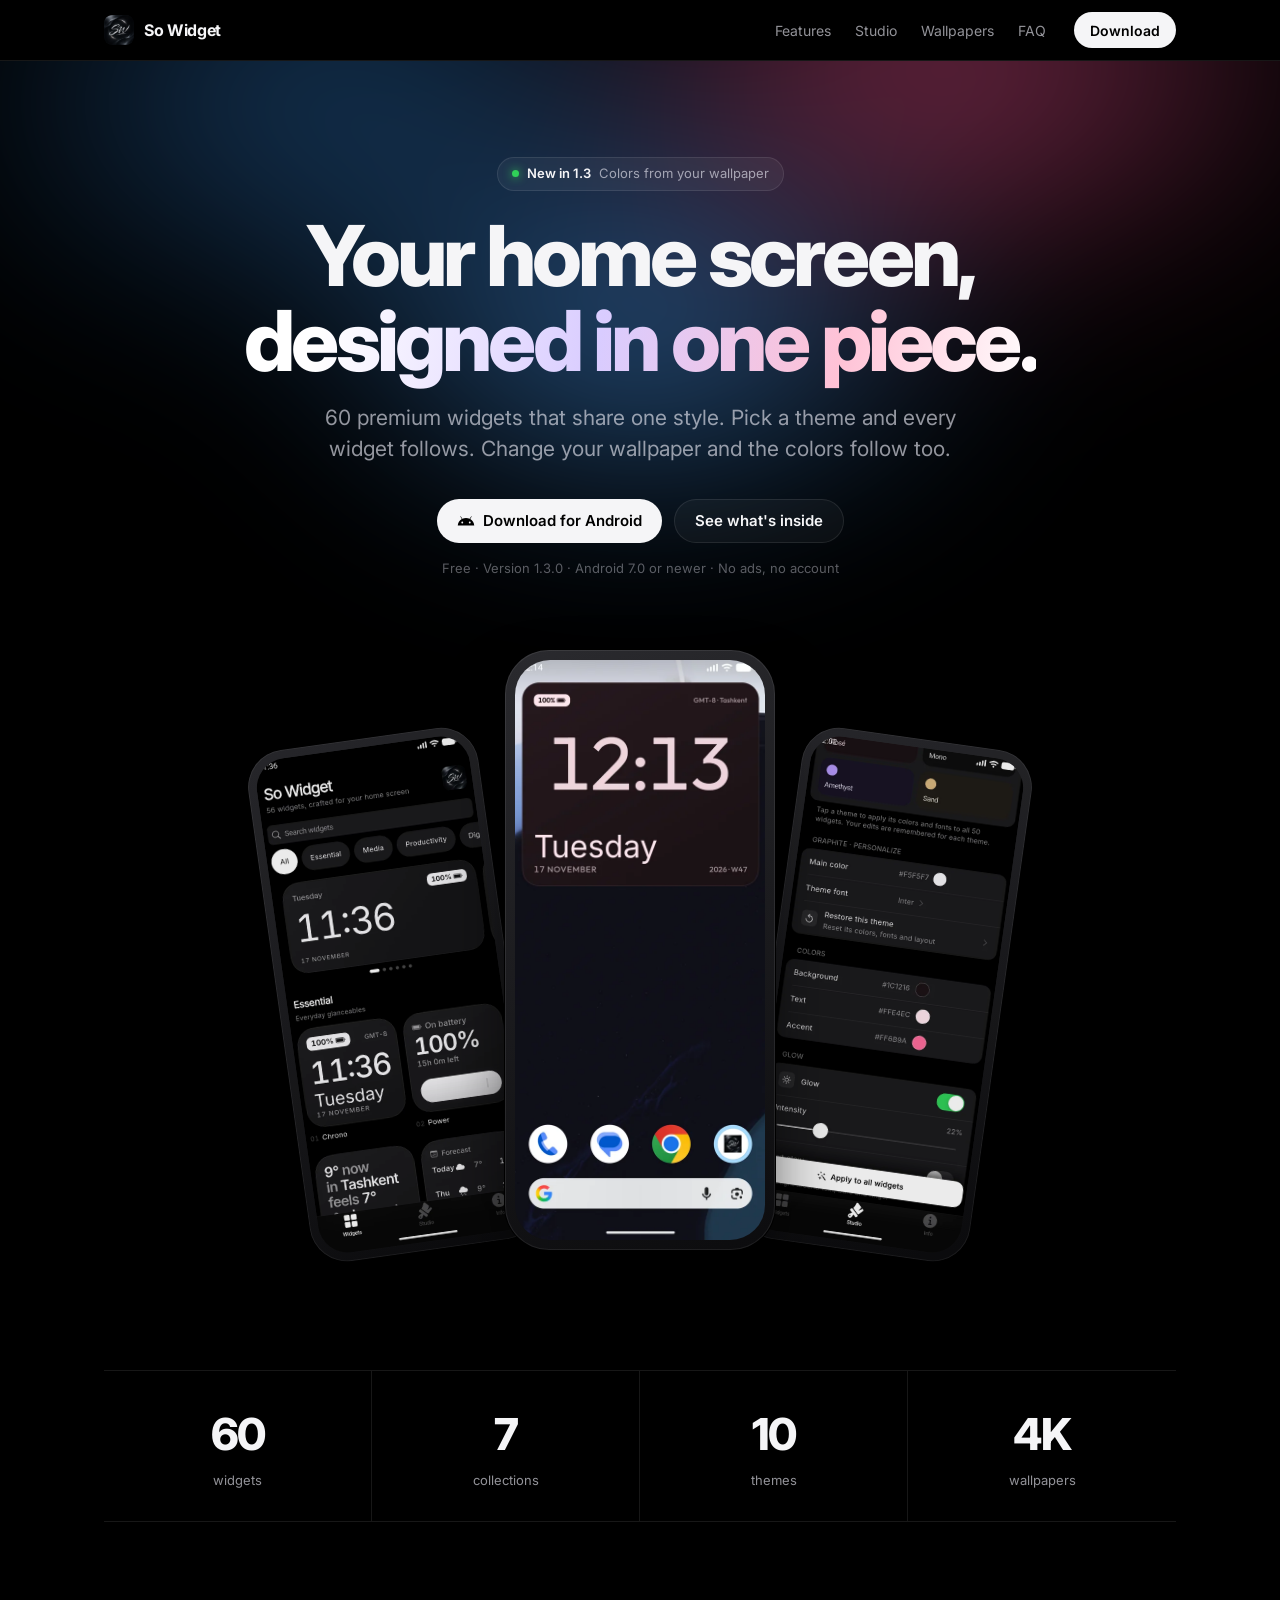
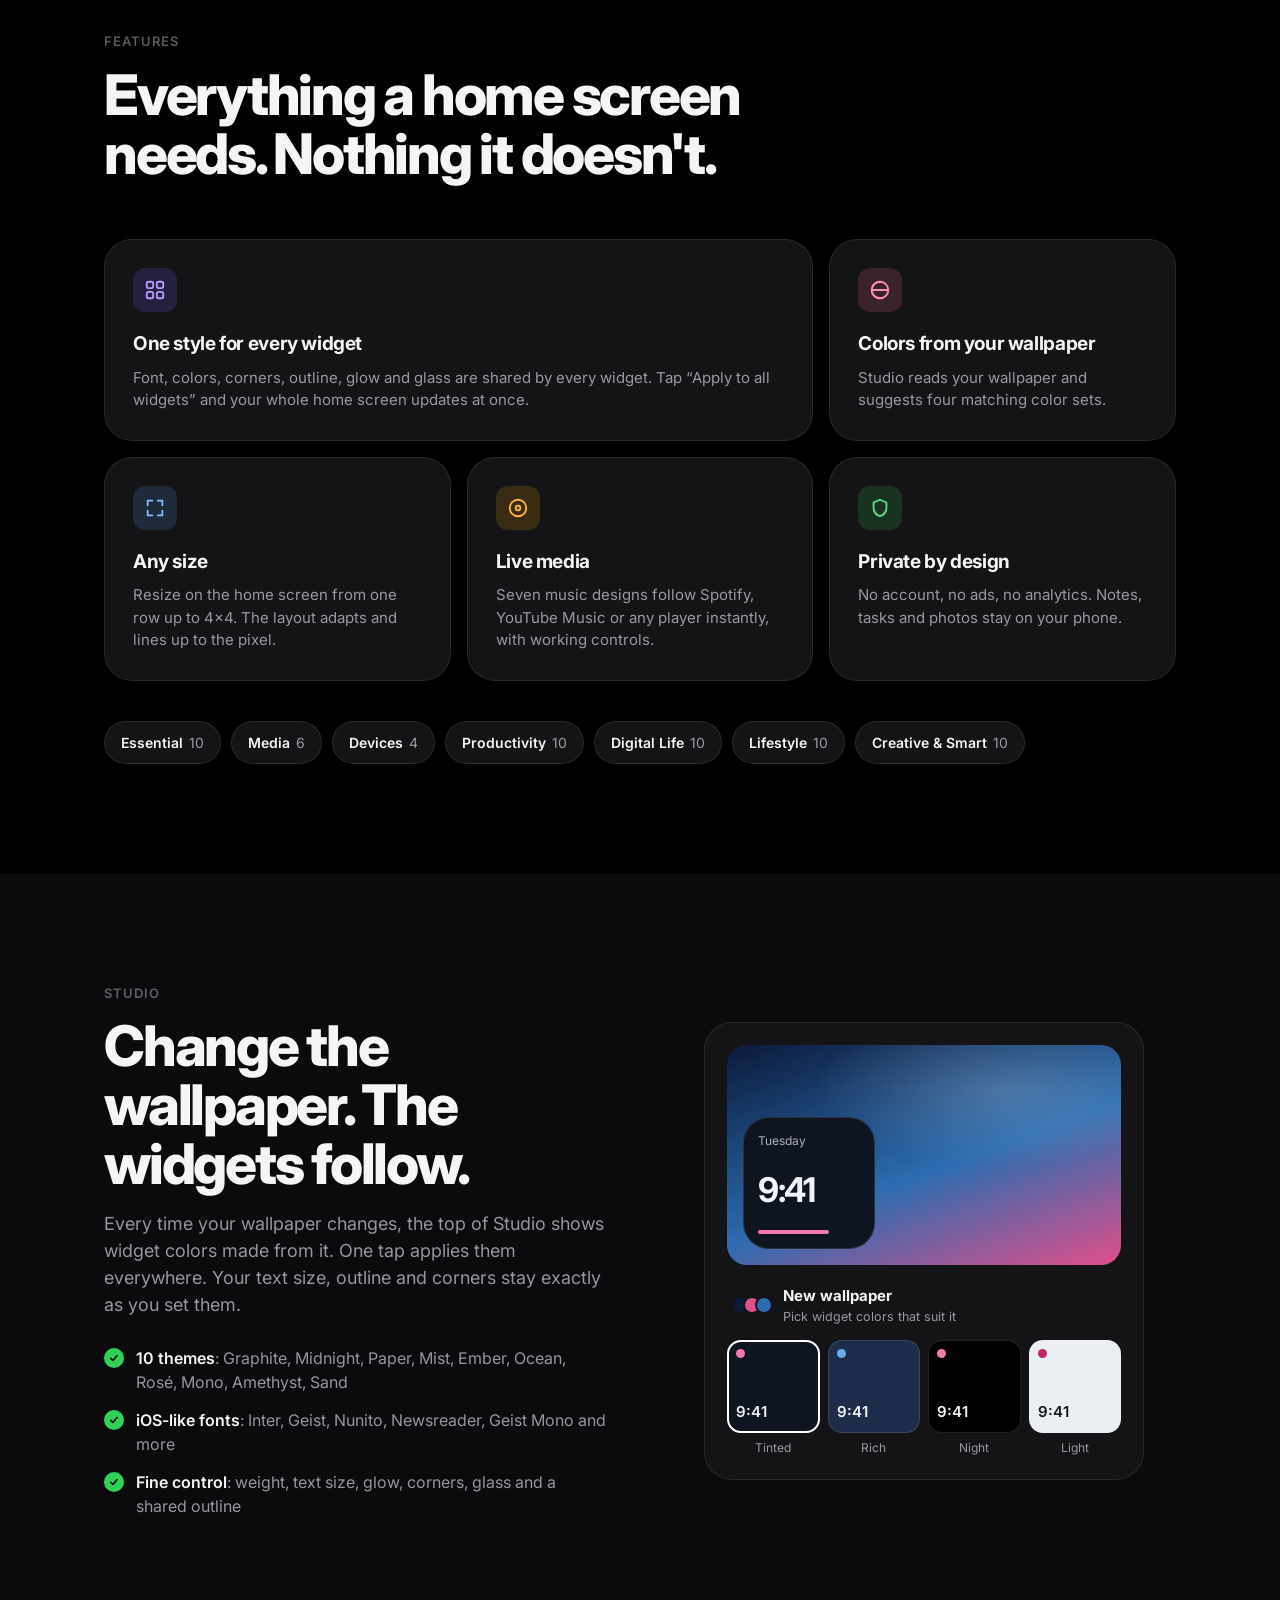
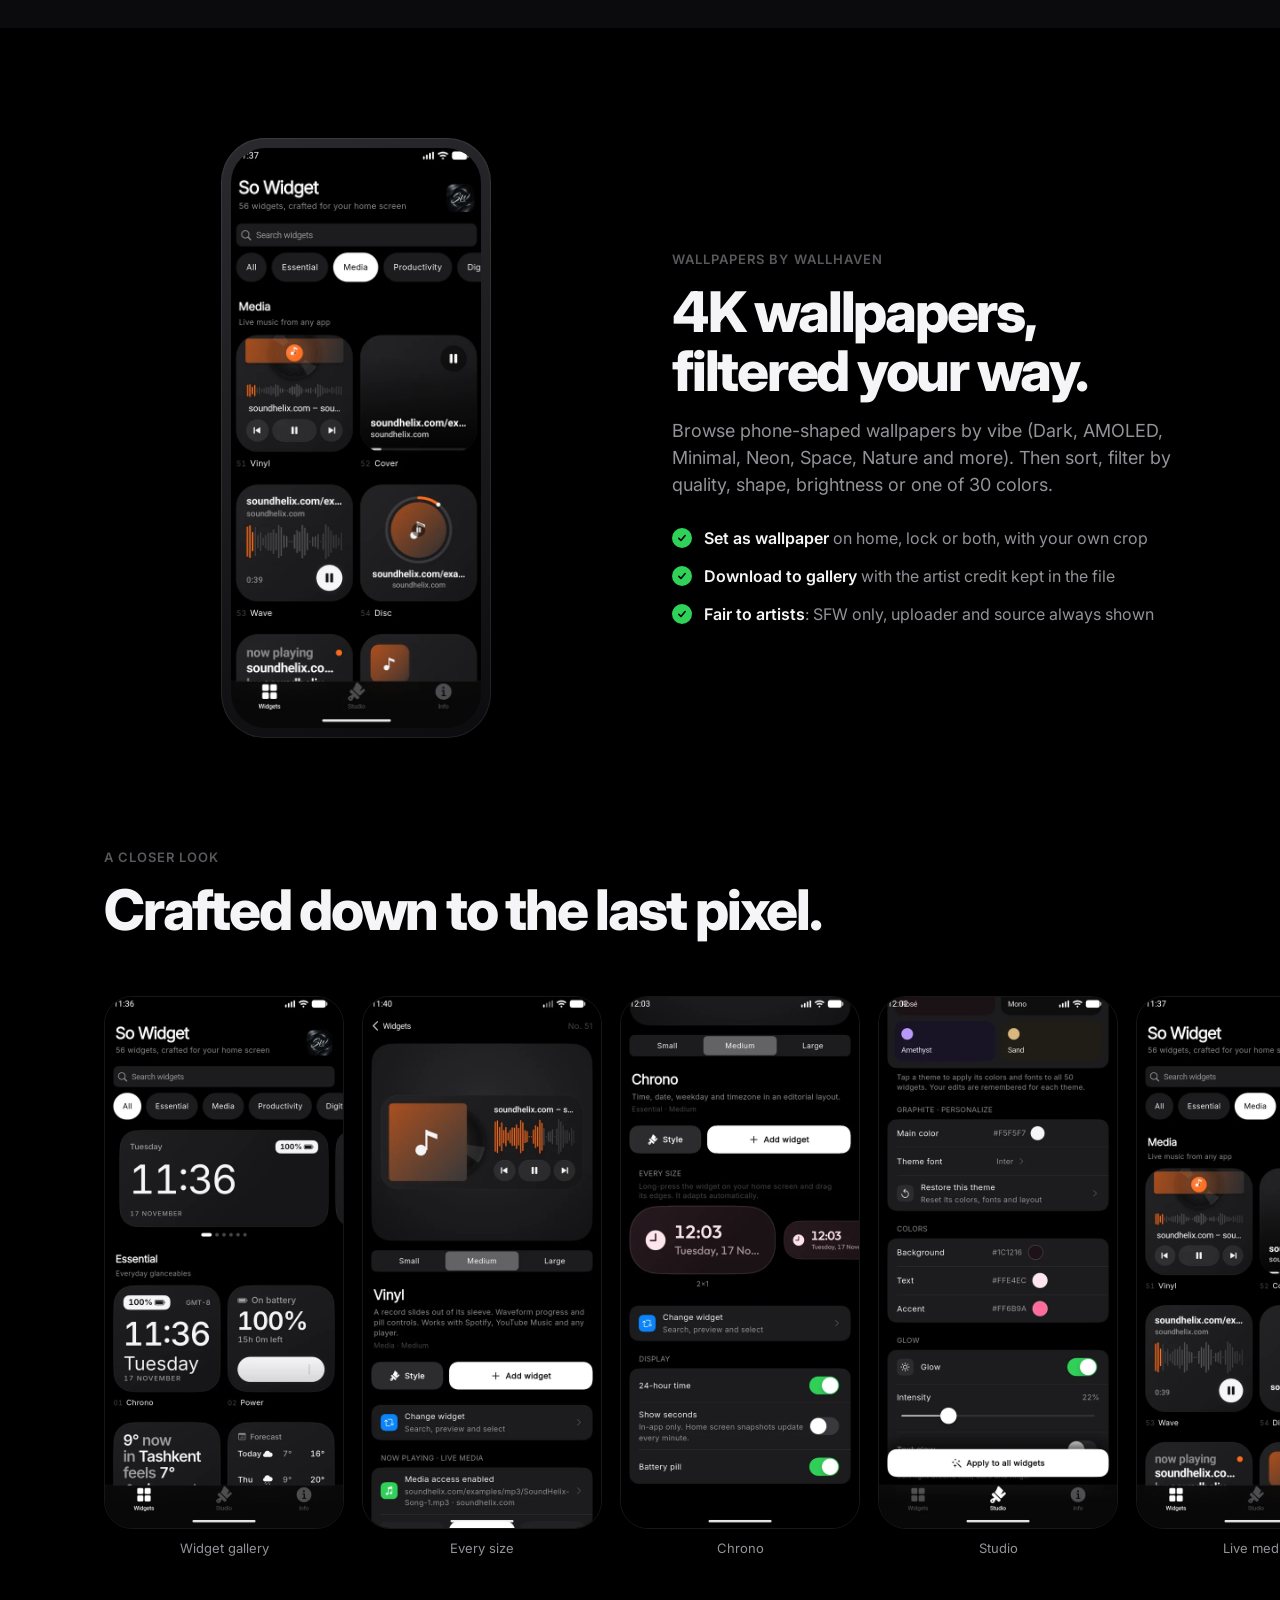
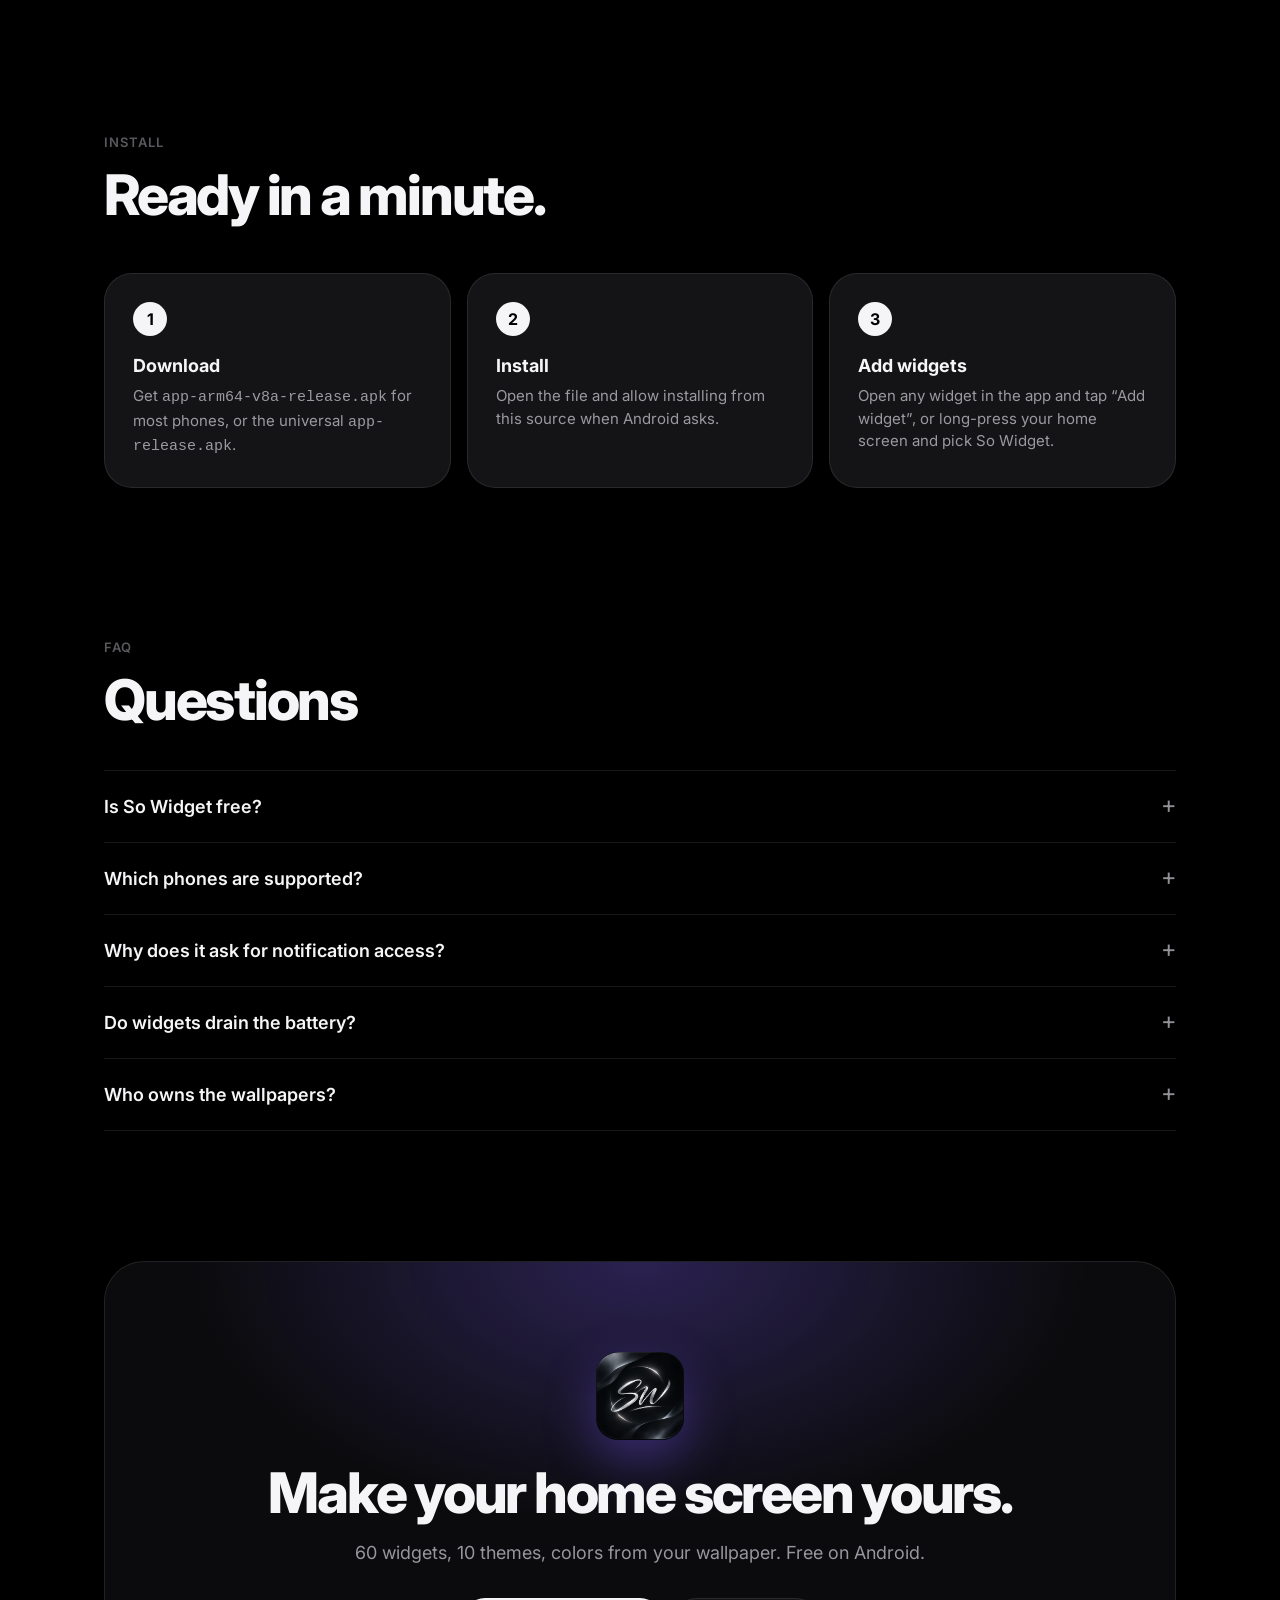
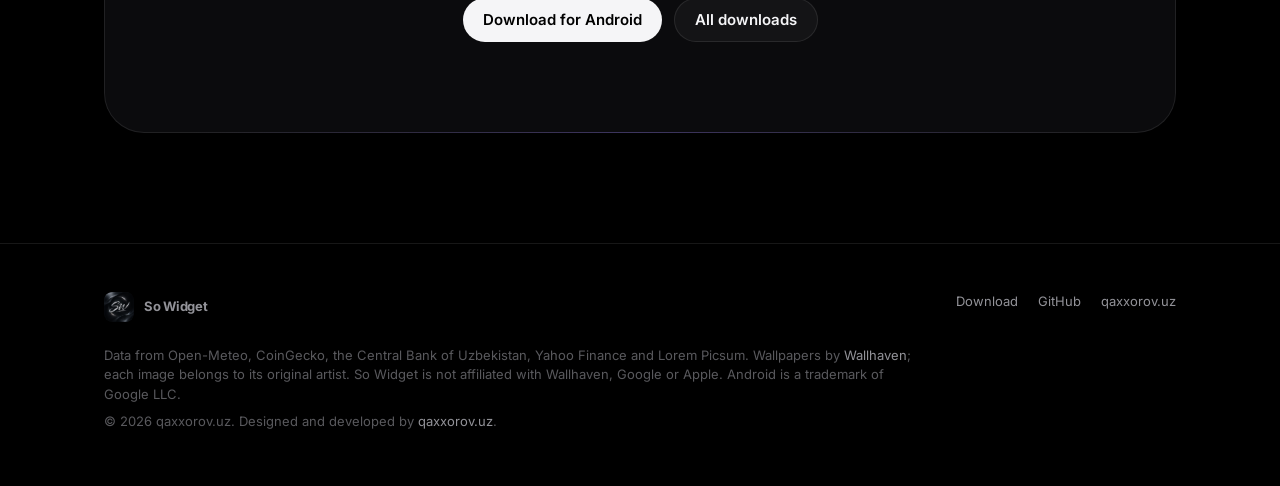
==== index.html @ bb4d5509 "Landing page for So Widget Co-Authored-By: Claude Opus 5.5 <noreply@anthropic.com>" ====
<!doctype html>
<html lang="en">
<head>
<meta charset="utf-8">
<meta name="viewport" content="width=device-width, initial-scale=1, viewport-fit=cover">
<title>So Widget — Premium home-screen widgets for Android</title>
<meta name="description" content="60 premium home-screen widgets for Android with one shared style, colors that match your wallpaper, live media and 4K wallpapers. By qaxxorov.uz.">
<meta name="theme-color" content="#000000">
<meta name="color-scheme" content="dark">
<link rel="canonical" href="https://qaxxorovxd-mobile.github.io/so-widget/">
<link rel="icon" type="image/webp" href="assets/logo.webp">
<link rel="apple-touch-icon" href="assets/logo.webp">
<meta property="og:type" content="website">
<meta property="og:title" content="So Widget — Your home screen, designed in one piece">
<meta property="og:description" content="60 premium widgets for Android. One style, colors from your wallpaper, live media and 4K wallpapers.">
<meta property="og:url" content="https://qaxxorovxd-mobile.github.io/so-widget/">
<meta property="og:image" content="https://qaxxorovxd-mobile.github.io/so-widget/assets/og.jpg">
<meta name="twitter:card" content="summary_large_image">
<link rel="preconnect" href="https://fonts.googleapis.com">
<link rel="preconnect" href="https://fonts.gstatic.com" crossorigin>
<link href="https://fonts.googleapis.com/css2?family=Inter:wght@400;500;600;700;800&display=swap" rel="stylesheet">
<script type="application/ld+json">
{"@context":"https://schema.org","@type":"SoftwareApplication","name":"So Widget","operatingSystem":"Android 7.0+","applicationCategory":"PersonalizationApplication","softwareVersion":"1.3.0","offers":{"@type":"Offer","price":"0","priceCurrency":"USD"},"author":{"@type":"Person","name":"qaxxorov.uz","url":"https://qaxxorov.uz"}}
</script>
<style>
:root{
  --bg:#000;--bg2:#0b0b0d;--card:#141416;--card2:#1c1c1e;--line:rgba(255,255,255,.09);
  --text:#f5f5f7;--text2:rgba(235,235,245,.62);--text3:rgba(235,235,245,.38);
  --accent:#f5f5f7;--grad1:#7c5cff;--grad2:#ff6b9a;--grad3:#4da3ff;
  --radius:28px;--max:1120px;
}
*{box-sizing:border-box;margin:0;padding:0}
html{scroll-behavior:smooth;-webkit-text-size-adjust:100%}
body{background:var(--bg);color:var(--text);font-family:Inter,system-ui,-apple-system,"Segoe UI",Roboto,sans-serif;line-height:1.5;-webkit-font-smoothing:antialiased;overflow-x:hidden}
img{display:block;max-width:100%;height:auto}
a{color:inherit;text-decoration:none}
.wrap{max-width:var(--max);margin:0 auto;padding:0 24px}
@media (max-width:600px){.wrap{padding:0 16px}}

/* nav */
.nav{position:sticky;top:0;z-index:50;backdrop-filter:saturate(180%) blur(20px);-webkit-backdrop-filter:saturate(180%) blur(20px);background:rgba(0,0,0,.72);border-bottom:1px solid var(--line)}
.nav .wrap{display:flex;align-items:center;gap:28px;height:60px}
.brand{display:flex;align-items:center;gap:10px;font-weight:700;letter-spacing:-.02em}
.brand img{width:30px;height:30px;border-radius:8px}
.nav ul{display:flex;gap:24px;list-style:none;margin-left:auto;font-size:14px;color:var(--text2)}
.nav ul a:hover{color:var(--text)}
.btn{display:inline-flex;align-items:center;justify-content:center;gap:8px;height:44px;padding:0 20px;border-radius:999px;font-weight:600;font-size:15px;transition:transform .15s ease,background .2s ease,opacity .2s}
.btn:active{transform:scale(.97)}
.btn-primary{background:var(--text);color:#000}
.btn-primary:hover{background:#fff}
.btn-ghost{border:1px solid var(--line);color:var(--text);background:rgba(255,255,255,.04)}
.btn-ghost:hover{background:rgba(255,255,255,.09)}
.btn-sm{height:36px;padding:0 16px;font-size:14px}
.btn svg{width:18px;height:18px}
@media (max-width:760px){.nav ul{display:none}.nav .btn-sm{margin-left:auto}}

/* hero */
.hero{position:relative;padding:96px 0 40px;text-align:center;overflow:hidden}
.glow{position:absolute;inset:-20% -10% auto;height:720px;pointer-events:none;filter:blur(90px);opacity:.55;
  background:radial-gradient(40% 50% at 30% 40%,var(--g1,#7c5cff),transparent 70%),radial-gradient(40% 50% at 70% 35%,var(--g2,#ff6b9a),transparent 70%),radial-gradient(35% 45% at 50% 70%,var(--g3,#4da3ff),transparent 70%);
  transition:background 1.2s ease}
.pill{display:inline-flex;align-items:center;gap:8px;padding:6px 14px;border-radius:999px;border:1px solid var(--line);background:rgba(255,255,255,.05);font-size:13px;color:var(--text2);position:relative}
.pill b{color:var(--text);font-weight:600}
.dot{width:7px;height:7px;border-radius:50%;background:#30d158;box-shadow:0 0 10px #30d158}
h1{position:relative;font-size:clamp(40px,7.4vw,84px);line-height:1.02;letter-spacing:-.045em;font-weight:800;margin:22px auto 18px;max-width:900px}
.grad{background:linear-gradient(100deg,#fff 10%,#d9ccff 45%,#ffc2d6 75%,#fff);-webkit-background-clip:text;background-clip:text;color:transparent}
.lead{position:relative;font-size:clamp(17px,2.2vw,21px);color:var(--text2);max-width:640px;margin:0 auto 34px}
.cta{position:relative;display:flex;gap:12px;justify-content:center;flex-wrap:wrap}
.meta{position:relative;margin-top:16px;font-size:13px;color:var(--text3)}

/* phones */
.phones{position:relative;display:flex;justify-content:center;align-items:flex-end;gap:0;margin:72px auto 0;height:600px;max-width:960px}
.phone{position:relative;width:270px;aspect-ratio:9/20;border-radius:44px;padding:10px;background:linear-gradient(160deg,#2a2a2e,#0c0c0e);box-shadow:0 0 0 1px rgba(255,255,255,.08) inset,0 40px 80px -20px rgba(0,0,0,.9),0 0 0 1px #000;flex:none}
.phone img{width:100%;height:100%;object-fit:cover;border-radius:35px;background:#000}
.phone.l{transform:translateX(60px) rotate(-8deg) scale(.86);transform-origin:bottom center;z-index:1;opacity:.92}
.phone.r{transform:translateX(-60px) rotate(8deg) scale(.86);transform-origin:bottom center;z-index:1;opacity:.92}
.phone.c{z-index:2}
@media (max-width:760px){.phones{height:auto;margin-top:48px}.phone{width:58vw;max-width:270px}.phone.l,.phone.r{display:none}}

/* stats */
.stats{display:grid;grid-template-columns:repeat(4,1fr);border-top:1px solid var(--line);border-bottom:1px solid var(--line);margin-top:80px}
.stat{padding:30px 16px;text-align:center;border-right:1px solid var(--line)}
.stat:last-child{border-right:0}
.stat b{display:block;font-size:clamp(28px,4vw,44px);font-weight:800;letter-spacing:-.04em}
.stat span{font-size:13px;color:var(--text2)}
@media (max-width:600px){.stats{grid-template-columns:repeat(2,1fr)}.stat:nth-child(2){border-right:0}.stat:nth-child(-n+2){border-bottom:1px solid var(--line)}}

section{padding:110px 0}
@media (max-width:600px){section{padding:72px 0}}
.eyebrow{font-size:13px;font-weight:600;letter-spacing:.08em;text-transform:uppercase;color:var(--text3);margin-bottom:14px}
h2{font-size:clamp(32px,5vw,56px);line-height:1.05;letter-spacing:-.04em;font-weight:800;max-width:780px}
.sub{font-size:18px;color:var(--text2);max-width:620px;margin-top:16px}

/* features */
.grid{display:grid;grid-template-columns:repeat(3,1fr);gap:16px;margin-top:56px}
.card{background:var(--card);border:1px solid var(--line);border-radius:var(--radius);padding:28px;position:relative;overflow:hidden}
.card .ic{width:44px;height:44px;border-radius:12px;display:grid;place-items:center;margin-bottom:18px}
.card .ic svg{width:22px;height:22px}
.card h3{font-size:19px;letter-spacing:-.02em;margin-bottom:8px}
.card p{font-size:15px;color:var(--text2)}
.card.wide{grid-column:span 2}
@media (max-width:900px){.grid{grid-template-columns:1fr 1fr}.card.wide{grid-column:span 2}}
@media (max-width:600px){.grid{grid-template-columns:1fr}.card.wide{grid-column:auto}}

/* collections */
.cols{display:flex;flex-wrap:wrap;gap:10px;margin-top:40px}
.chip{padding:10px 16px;border-radius:999px;background:var(--card);border:1px solid var(--line);font-size:14px;color:var(--text2)}
.chip b{color:var(--text);font-weight:600;margin-right:6px}

/* split */
.split{display:grid;grid-template-columns:1fr 1fr;gap:64px;align-items:center}
.split .phone{margin:0 auto}
@media (max-width:860px){.split{grid-template-columns:1fr;gap:48px}}
.list{list-style:none;margin-top:28px;display:grid;gap:14px}
.list li{display:flex;gap:12px;font-size:16px;color:var(--text2)}
.list li::before{content:"";flex:none;width:20px;height:20px;margin-top:2px;border-radius:50%;background:#30d158 url("data:image/svg+xml,%3Csvg xmlns='http://www.w3.org/2000/svg' viewBox='0 0 20 20'%3E%3Cpath d='M5.5 10.5l3 3 6-7' fill='none' stroke='%23000' stroke-width='2.2' stroke-linecap='round' stroke-linejoin='round'/%3E%3C/svg%3E") center/14px no-repeat}
.list b{color:var(--text);font-weight:600}

/* wallpaper match demo */
.match{background:var(--card);border:1px solid var(--line);border-radius:var(--radius);padding:22px;max-width:440px;margin:0 auto;width:100%}
.wall{height:220px;border-radius:20px;position:relative;overflow:hidden;transition:background 1s ease}
.wall::after{content:"";position:absolute;inset:0;background:radial-gradient(80% 60% at 70% 20%,rgba(255,255,255,.18),transparent 60%)}
.wall .w{position:absolute;left:16px;bottom:16px;width:132px;height:132px;border-radius:26px;padding:14px;display:flex;flex-direction:column;justify-content:space-between;transition:all .8s ease;z-index:1;border:1px solid rgba(255,255,255,.12)}
.wall .w .t{font-size:34px;font-weight:700;letter-spacing:-.04em;line-height:1}
.wall .w .bar{height:4px;border-radius:2px;width:70%}
.wall .w .d{font-size:12px;opacity:.7}
.mh{display:flex;align-items:center;gap:10px;margin:18px 4px 14px}
.mh .dots{display:flex}
.mh .dots i{width:18px;height:18px;border-radius:50%;border:2px solid var(--card);margin-left:-6px;transition:background 1s}
.mh .dots i:first-child{margin-left:0}
.mh b{font-size:15px}
.mh small{display:block;font-size:12.5px;color:var(--text2)}
.sw{display:grid;grid-template-columns:repeat(4,1fr);gap:8px}
.sw button{appearance:none;border:0;background:none;color:var(--text2);font:inherit;font-size:12px;cursor:pointer}
.sw .s{aspect-ratio:1;border-radius:14px;padding:8px;display:flex;flex-direction:column;justify-content:space-between;border:1px solid rgba(255,255,255,.12);margin-bottom:6px;transition:all .6s ease;text-align:left}
.sw .s i{width:9px;height:9px;border-radius:50%;display:block}
.sw .s span{font-size:15px;font-weight:600}
.sw button[aria-pressed=true] .s{outline:2px solid #fff;outline-offset:-2px}

/* gallery */
.shots{display:flex;gap:18px;overflow-x:auto;scroll-snap-type:x mandatory;padding:8px max(24px,calc((100vw - var(--max))/2 + 24px)) 24px;scroll-padding:0 24px;margin:48px 0 0;scrollbar-width:none}
.shots::-webkit-scrollbar{display:none}
.shots figure{flex:none;width:240px;scroll-snap-align:center}
.shots img{border-radius:28px;border:1px solid var(--line);aspect-ratio:9/20;object-fit:cover;width:100%}
.shots figcaption{font-size:13px;color:var(--text2);margin-top:10px;text-align:center}

/* steps */
.steps{display:grid;grid-template-columns:repeat(3,1fr);gap:16px;margin-top:48px;counter-reset:s}
.step{background:var(--card);border:1px solid var(--line);border-radius:var(--radius);padding:28px;counter-increment:s}
.step::before{content:counter(s);display:grid;place-items:center;width:34px;height:34px;border-radius:50%;background:var(--text);color:#000;font-weight:700;margin-bottom:16px}
.step h3{font-size:18px;margin-bottom:6px}
.step p{color:var(--text2);font-size:15px}
@media (max-width:760px){.steps{grid-template-columns:1fr}}

/* faq */
.faq{margin-top:40px;border-top:1px solid var(--line)}
details{border-bottom:1px solid var(--line);padding:22px 0}
summary{cursor:pointer;list-style:none;font-size:18px;font-weight:600;display:flex;justify-content:space-between;gap:16px}
summary::-webkit-details-marker{display:none}
summary::after{content:"+";font-weight:400;font-size:24px;line-height:1;color:var(--text2);transition:transform .2s}
details[open] summary::after{transform:rotate(45deg)}
details p{color:var(--text2);margin-top:12px;max-width:760px}
details a{text-decoration:underline;text-underline-offset:3px}

/* final cta */
.final{text-align:center;position:relative;overflow:hidden;border-radius:40px;border:1px solid var(--line);padding:90px 24px;background:radial-gradient(60% 80% at 50% 0%,rgba(124,92,255,.28),transparent 70%),var(--bg2)}
.final img{width:88px;height:88px;border-radius:22px;margin:0 auto 24px;box-shadow:0 20px 50px rgba(124,92,255,.35)}
.final h2{margin:0 auto}
.final .sub{margin:16px auto 32px}

footer{border-top:1px solid var(--line);padding:48px 0 60px;font-size:13px;color:var(--text3)}
footer .row{display:flex;justify-content:space-between;gap:24px;flex-wrap:wrap;margin-bottom:24px}
footer a{color:var(--text2)}
footer a:hover{color:var(--text)}
footer nav{display:flex;gap:20px;flex-wrap:wrap}
footer p{max-width:820px;margin-top:8px}

.reveal{opacity:0;transform:translateY(24px);transition:opacity .8s ease,transform .8s ease}
.reveal.in{opacity:1;transform:none}
@media (prefers-reduced-motion:reduce){*{transition:none!important;scroll-behavior:auto!important}.reveal{opacity:1;transform:none}}
</style>
</head>
<body>

<header class="nav">
  <div class="wrap">
    <a class="brand" href="#top"><img src="assets/logo.webp" alt="" width="30" height="30">So Widget</a>
    <ul>
      <li><a href="#features">Features</a></li>
      <li><a href="#studio">Studio</a></li>
      <li><a href="#wallpapers">Wallpapers</a></li>
      <li><a href="#faq">FAQ</a></li>
    </ul>
    <a class="btn btn-primary btn-sm" href="https://github.com/qaxxorovxd-mobile/so-widget/releases/latest">Download</a>
  </div>
</header>

<main id="top">
  <div class="hero">
    <div class="glow" id="glow"></div>
    <div class="wrap">
      <span class="pill"><span class="dot"></span><b>New in 1.3</b> Colors from your wallpaper</span>
      <h1>Your home screen,<br><span class="grad">designed in one piece.</span></h1>
      <p class="lead">60 premium widgets that share one style. Pick a theme and every widget follows. Change your wallpaper and the colors follow too.</p>
      <div class="cta">
        <a class="btn btn-primary" href="https://github.com/qaxxorovxd-mobile/so-widget/releases/latest/download/app-arm64-v8a-release.apk">
          <svg viewBox="0 0 24 24" fill="currentColor" aria-hidden="true"><path d="M17.6 9.48l1.84-3.18a.38.38 0 00-.66-.38l-1.86 3.22a11.4 11.4 0 00-9.84 0L5.22 5.92a.38.38 0 00-.66.38L6.4 9.48A10.8 10.8 0 001 18h22a10.8 10.8 0 00-5.4-8.52zM7 15.25A1.25 1.25 0 118.25 14 1.25 1.25 0 017 15.25zm10 0A1.25 1.25 0 1118.25 14 1.25 1.25 0 0117 15.25z"/></svg>
          Download for Android
        </a>
        <a class="btn btn-ghost" href="#features">See what's inside</a>
      </div>
      <p class="meta">Free · Version 1.3.0 · Android 7.0 or newer · No ads, no account</p>
      <div class="phones">
        <div class="phone l"><img src="assets/shots/widgets.webp" alt="So Widget gallery with 60 widgets" loading="eager" width="540" height="1200"></div>
        <div class="phone c"><img src="assets/shots/home-screen.webp" alt="So Widget clock on an Android home screen" loading="eager" width="540" height="1200"></div>
        <div class="phone r"><img src="assets/shots/studio.webp" alt="Studio themes and colors" loading="eager" width="540" height="1200"></div>
      </div>
    </div>
  </div>

  <div class="wrap">
    <div class="stats">
      <div class="stat"><b>60</b><span>widgets</span></div>
      <div class="stat"><b>7</b><span>collections</span></div>
      <div class="stat"><b>10</b><span>themes</span></div>
      <div class="stat"><b>4K</b><span>wallpapers</span></div>
    </div>
  </div>

  <section id="features">
    <div class="wrap">
      <p class="eyebrow">Features</p>
      <h2 class="reveal">Everything a home screen needs. Nothing it doesn't.</h2>
      <div class="grid">
        <article class="card wide reveal">
          <div class="ic" style="background:rgba(124,92,255,.18);color:#b99aff"><svg viewBox="0 0 24 24" fill="none" stroke="currentColor" stroke-width="2" stroke-linecap="round"><rect x="3" y="3" width="7" height="7" rx="2"/><rect x="14" y="3" width="7" height="7" rx="2"/><rect x="3" y="14" width="7" height="7" rx="2"/><rect x="14" y="14" width="7" height="7" rx="2"/></svg></div>
          <h3>One style for every widget</h3>
          <p>Font, colors, corners, outline, glow and glass are shared by every widget. Tap “Apply to all widgets” and your whole home screen updates at once.</p>
        </article>
        <article class="card reveal">
          <div class="ic" style="background:rgba(255,107,154,.16);color:#ff8fb3"><svg viewBox="0 0 24 24" fill="none" stroke="currentColor" stroke-width="2" stroke-linecap="round"><circle cx="12" cy="12" r="9"/><path d="M12 3a9 9 0 000 18M3 12h18"/></svg></div>
          <h3>Colors from your wallpaper</h3>
          <p>Studio reads your wallpaper and suggests four matching color sets.</p>
        </article>
        <article class="card reveal">
          <div class="ic" style="background:rgba(77,163,255,.16);color:#7cbcff"><svg viewBox="0 0 24 24" fill="none" stroke="currentColor" stroke-width="2" stroke-linecap="round"><path d="M4 9V4h5M20 9V4h-5M4 15v5h5M20 15v5h-5"/></svg></div>
          <h3>Any size</h3>
          <p>Resize on the home screen from one row up to 4×4. The layout adapts and lines up to the pixel.</p>
        </article>
        <article class="card reveal">
          <div class="ic" style="background:rgba(255,159,10,.16);color:#ffb340"><svg viewBox="0 0 24 24" fill="none" stroke="currentColor" stroke-width="2" stroke-linecap="round"><circle cx="12" cy="12" r="9"/><circle cx="12" cy="12" r="2.5"/></svg></div>
          <h3>Live media</h3>
          <p>Seven music designs follow Spotify, YouTube Music or any player instantly, with working controls.</p>
        </article>
        <article class="card reveal">
          <div class="ic" style="background:rgba(48,209,88,.16);color:#5be17f"><svg viewBox="0 0 24 24" fill="none" stroke="currentColor" stroke-width="2" stroke-linecap="round"><path d="M12 3l7 3v6c0 4.5-3 7.5-7 9-4-1.5-7-4.5-7-9V6z"/></svg></div>
          <h3>Private by design</h3>
          <p>No account, no ads, no analytics. Notes, tasks and photos stay on your phone.</p>
        </article>
      </div>
      <div class="cols reveal">
        <span class="chip"><b>Essential</b>10</span>
        <span class="chip"><b>Media</b>6</span>
        <span class="chip"><b>Devices</b>4</span>
        <span class="chip"><b>Productivity</b>10</span>
        <span class="chip"><b>Digital Life</b>10</span>
        <span class="chip"><b>Lifestyle</b>10</span>
        <span class="chip"><b>Creative &amp; Smart</b>10</span>
      </div>
    </div>
  </section>

  <section id="studio" style="background:var(--bg2)">
    <div class="wrap split">
      <div>
        <p class="eyebrow">Studio</p>
        <h2 class="reveal">Change the wallpaper. The widgets follow.</h2>
        <p class="sub">Every time your wallpaper changes, the top of Studio shows widget colors made from it. One tap applies them everywhere. Your text size, outline and corners stay exactly as you set them.</p>
        <ul class="list">
          <li><span><b>10 themes</b>: Graphite, Midnight, Paper, Mist, Ember, Ocean, Rosé, Mono, Amethyst, Sand</span></li>
          <li><span><b>iOS-like fonts</b>: Inter, Geist, Nunito, Newsreader, Geist Mono and more</span></li>
          <li><span><b>Fine control</b>: weight, text size, glow, corners, glass and a shared outline</span></li>
        </ul>
      </div>
      <div class="match reveal" aria-label="Wallpaper color matching demo">
        <div class="wall" id="wall">
          <div class="w" id="ww"><div class="d" id="wd">Tuesday</div><div><div class="t">9:41</div></div><div class="bar" id="wb"></div></div>
        </div>
        <div class="mh">
          <div class="dots" id="dots"><i></i><i></i><i></i></div>
          <div><b>New wallpaper</b><small>Pick widget colors that suit it</small></div>
        </div>
        <div class="sw" id="sw"></div>
      </div>
    </div>
  </section>

  <section id="wallpapers">
    <div class="wrap split">
      <div class="phone reveal"><img src="assets/shots/media.webp" alt="Media widgets in So Widget" loading="lazy" width="540" height="1200"></div>
      <div>
        <p class="eyebrow">Wallpapers by Wallhaven</p>
        <h2 class="reveal">4K wallpapers, filtered your way.</h2>
        <p class="sub">Browse phone-shaped wallpapers by vibe (Dark, AMOLED, Minimal, Neon, Space, Nature and more). Then sort, filter by quality, shape, brightness or one of 30 colors.</p>
        <ul class="list">
          <li><span><b>Set as wallpaper</b> on home, lock or both, with your own crop</span></li>
          <li><span><b>Download to gallery</b> with the artist credit kept in the file</span></li>
          <li><span><b>Fair to artists</b>: SFW only, uploader and source always shown</span></li>
        </ul>
      </div>
    </div>
  </section>

  <section style="padding-top:0">
    <div class="wrap">
      <p class="eyebrow">A closer look</p>
      <h2 class="reveal">Crafted down to the last pixel.</h2>
    </div>
    <div class="shots">
      <figure><img src="assets/shots/widgets.webp" alt="Widget gallery" loading="lazy" width="540" height="1200"><figcaption>Widget gallery</figcaption></figure>
      <figure><img src="assets/shots/detail.webp" alt="Vinyl media widget" loading="lazy" width="540" height="1200"><figcaption>Every size</figcaption></figure>
      <figure><img src="assets/shots/chrono.webp" alt="Chrono clock widget" loading="lazy" width="540" height="1200"><figcaption>Chrono</figcaption></figure>
      <figure><img src="assets/shots/studio.webp" alt="Studio" loading="lazy" width="540" height="1200"><figcaption>Studio</figcaption></figure>
      <figure><img src="assets/shots/media.webp" alt="Media collection" loading="lazy" width="540" height="1200"><figcaption>Live media</figcaption></figure>
      <figure><img src="assets/shots/permissions.webp" alt="Permissions" loading="lazy" width="540" height="1200"><figcaption>Clear permissions</figcaption></figure>
    </div>
  </section>

  <section id="install" style="padding-top:40px">
    <div class="wrap">
      <p class="eyebrow">Install</p>
      <h2 class="reveal">Ready in a minute.</h2>
      <div class="steps">
        <div class="step reveal"><h3>Download</h3><p>Get <code>app-arm64-v8a-release.apk</code> for most phones, or the universal <code>app-release.apk</code>.</p></div>
        <div class="step reveal"><h3>Install</h3><p>Open the file and allow installing from this source when Android asks.</p></div>
        <div class="step reveal"><h3>Add widgets</h3><p>Open any widget in the app and tap “Add widget”, or long-press your home screen and pick So Widget.</p></div>
      </div>
    </div>
  </section>

  <section id="faq" style="padding-top:40px">
    <div class="wrap">
      <p class="eyebrow">FAQ</p>
      <h2>Questions</h2>
      <div class="faq">
        <details><summary>Is So Widget free?</summary><p>Yes. No ads, no subscriptions, no account.</p></details>
        <details><summary>Which phones are supported?</summary><p>Android 7.0 or newer. Wallpaper color suggestions use Android 8.1 or newer; on older phones they come from the last wallpaper you set in the app. iOS is not supported yet.</p></details>
        <details><summary>Why does it ask for notification access?</summary><p>Only to read the song that is playing so the media widgets can show it. Nothing is stored or sent anywhere.</p></details>
        <details><summary>Do widgets drain the battery?</summary><p>No. Widgets are drawn once and refreshed about every 5 minutes by Android's own job scheduler. Media widgets update only when the music changes.</p></details>
        <details><summary>Who owns the wallpapers?</summary><p>Every wallpaper belongs to its original artist and is loaded from <a href="https://wallhaven.cc" rel="noopener">Wallhaven</a>. So Widget does not host images, credits the uploader and is not affiliated with Wallhaven. To report an image, use Wallhaven's <a href="https://wallhaven.cc/dmca" rel="noopener">DMCA page</a>.</p></details>
      </div>
    </div>
  </section>

  <section style="padding-top:20px">
    <div class="wrap">
      <div class="final reveal">
        <img src="assets/logo.webp" alt="So Widget" width="88" height="88">
        <h2>Make your home screen yours.</h2>
        <p class="sub">60 widgets, 10 themes, colors from your wallpaper. Free on Android.</p>
        <div class="cta">
          <a class="btn btn-primary" href="https://github.com/qaxxorovxd-mobile/so-widget/releases/latest/download/app-arm64-v8a-release.apk">Download for Android</a>
          <a class="btn btn-ghost" href="https://github.com/qaxxorovxd-mobile/so-widget/releases/latest">All downloads</a>
        </div>
      </div>
    </div>
  </section>
</main>

<footer>
  <div class="wrap">
    <div class="row">
      <a class="brand" href="#top"><img src="assets/logo.webp" alt="" width="30" height="30">So Widget</a>
      <nav>
        <a href="https://github.com/qaxxorovxd-mobile/so-widget/releases/latest">Download</a>
        <a href="https://github.com/qaxxorovxd-mobile/so-widget">GitHub</a>
        <a href="https://qaxxorov.uz">qaxxorov.uz</a>
      </nav>
    </div>
    <p>Data from Open-Meteo, CoinGecko, the Central Bank of Uzbekistan, Yahoo Finance and Lorem Picsum. Wallpapers by <a href="https://wallhaven.cc">Wallhaven</a>; each image belongs to its original artist. So Widget is not affiliated with Wallhaven, Google or Apple. Android is a trademark of Google LLC.</p>
    <p>© 2026 qaxxorov.uz. Designed and developed by <a href="https://qaxxorov.uz">qaxxorov.uz</a>.</p>
  </div>
</footer>

<script>
(function(){
  var sets=[
    {wall:'linear-gradient(160deg,#0b1a3a,#2b6cb0 55%,#e04f8a)',dots:['#0b1a3a','#e04f8a','#2b6cb0'],g:['#2b6cb0','#e04f8a','#4da3ff'],
     s:[['Tinted','#0f1520','#f0f3f8','#f07aaa'],['Rich','#1d2c4a','#f6f7f9','#6fa9e8'],['Night','#000000','#f5f5f7','#f07aaa'],['Light','#ebeef3','#14181f','#c22566']]},
    {wall:'linear-gradient(160deg,#1a110e,#a5482a 55%,#ffb36b)',dots:['#1a110e','#ff8a3d','#ffb36b'],g:['#ff8a3d','#ffb36b','#a5482a'],
     s:[['Tinted','#1b1310','#fbf3ee','#ffa066'],['Rich','#3a2116','#fbf7f4','#ffc47f'],['Night','#000000','#f5f5f7','#ffa066'],['Light','#f3eeeb','#1d1410','#c4521a']]},
    {wall:'linear-gradient(160deg,#08130e,#1f6b4a 55%,#9be7b6)',dots:['#08130e','#30d158','#9be7b6'],g:['#30d158','#1f6b4a','#64d2ff'],
     s:[['Tinted','#0e1712','#f1f7f3','#6fe08f'],['Rich','#173628','#f6f8f7','#7fd8e6'],['Night','#000000','#f5f5f7','#6fe08f'],['Light','#ecf2ee','#101a14','#178a3a']]},
    {wall:'linear-gradient(160deg,#120d22,#5e3aa8 55%,#c9a7ff)',dots:['#120d22','#b99aff','#5e3aa8'],g:['#7c5cff','#b99aff','#ff6b9a'],
     s:[['Tinted','#14111d','#f4f2f9','#b49cff'],['Rich','#2a1f4a','#f7f6fa','#ff8fb3'],['Night','#000000','#f5f5f7','#b49cff'],['Light','#efedf4','#17131f','#6a3fd1']]}
  ];
  var i=0,pick=0,timer,
      wall=document.getElementById('wall'),ww=document.getElementById('ww'),wb=document.getElementById('wb'),
      dots=document.getElementById('dots').children,sw=document.getElementById('sw'),glow=document.getElementById('glow');
  function apply(k){
    pick=k;var c=sets[i].s[k];
    ww.style.background=c[1];ww.style.color=c[2];wb.style.background=c[3];
    Array.prototype.forEach.call(sw.children,function(b,j){b.setAttribute('aria-pressed',j===k)});
  }
  function render(){
    var set=sets[i];
    wall.style.background=set.wall;
    set.dots.forEach(function(d,j){dots[j].style.background=d});
    if(glow){glow.style.setProperty('--g1',set.g[0]);glow.style.setProperty('--g2',set.g[1]);glow.style.setProperty('--g3',set.g[2])}
    sw.innerHTML='';
    set.s.forEach(function(c,j){
      var b=document.createElement('button');b.type='button';
      b.innerHTML='<div class="s" style="background:'+c[1]+';color:'+c[2]+'"><i style="background:'+c[3]+'"></i><span>9:41</span></div>'+c[0];
      b.addEventListener('click',function(){apply(j);restart()});
      sw.appendChild(b);
    });
    apply(0);
  }
  function next(){i=(i+1)%sets.length;render()}
  function restart(){clearInterval(timer);timer=setInterval(next,4200)}
  render();
  if(!window.matchMedia('(prefers-reduced-motion: reduce)').matches)restart();

  var els=document.querySelectorAll('.reveal');
  if('IntersectionObserver' in window){
    var io=new IntersectionObserver(function(es){es.forEach(function(e){if(e.isIntersecting){e.target.classList.add('in');io.unobserve(e.target)}})},{rootMargin:'0px 0px -8% 0px'});
    els.forEach(function(e){io.observe(e)});
  }else{els.forEach(function(e){e.classList.add('in')})}
})();
</script>
</body>
</html>
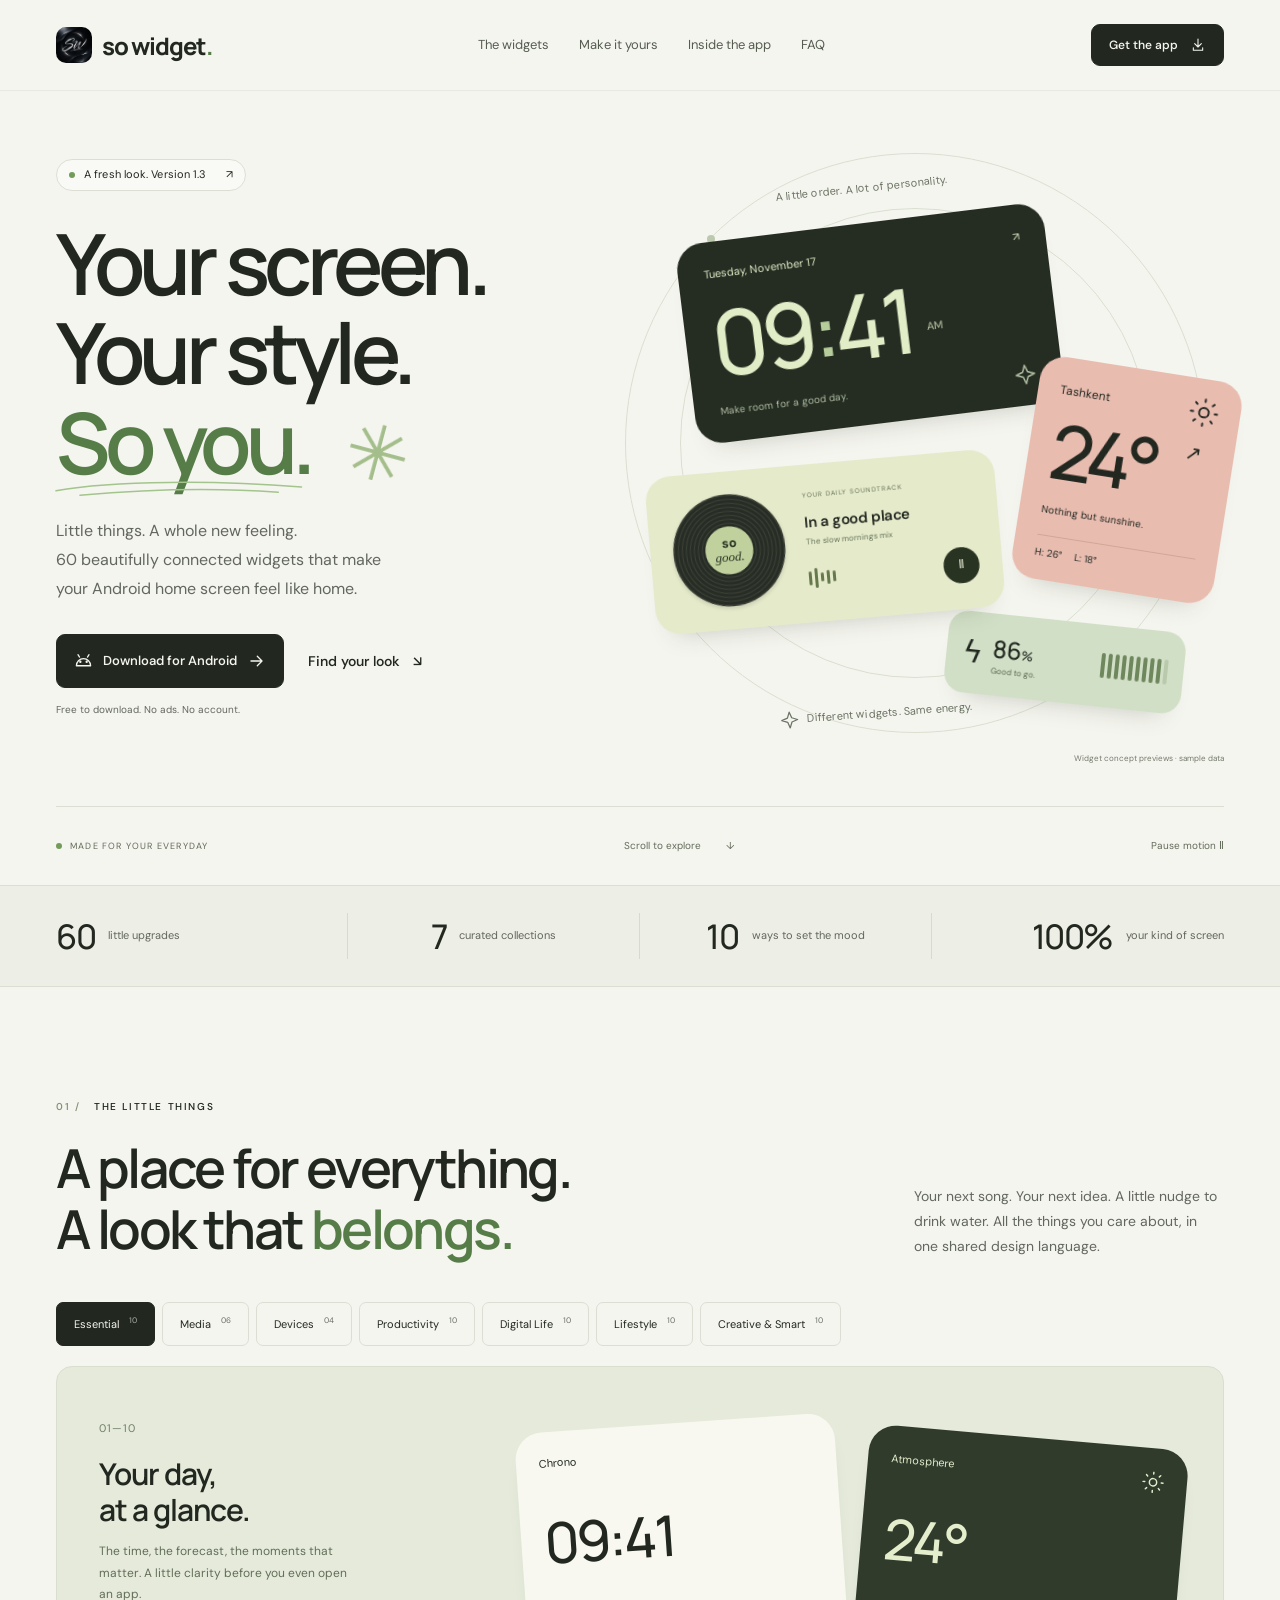
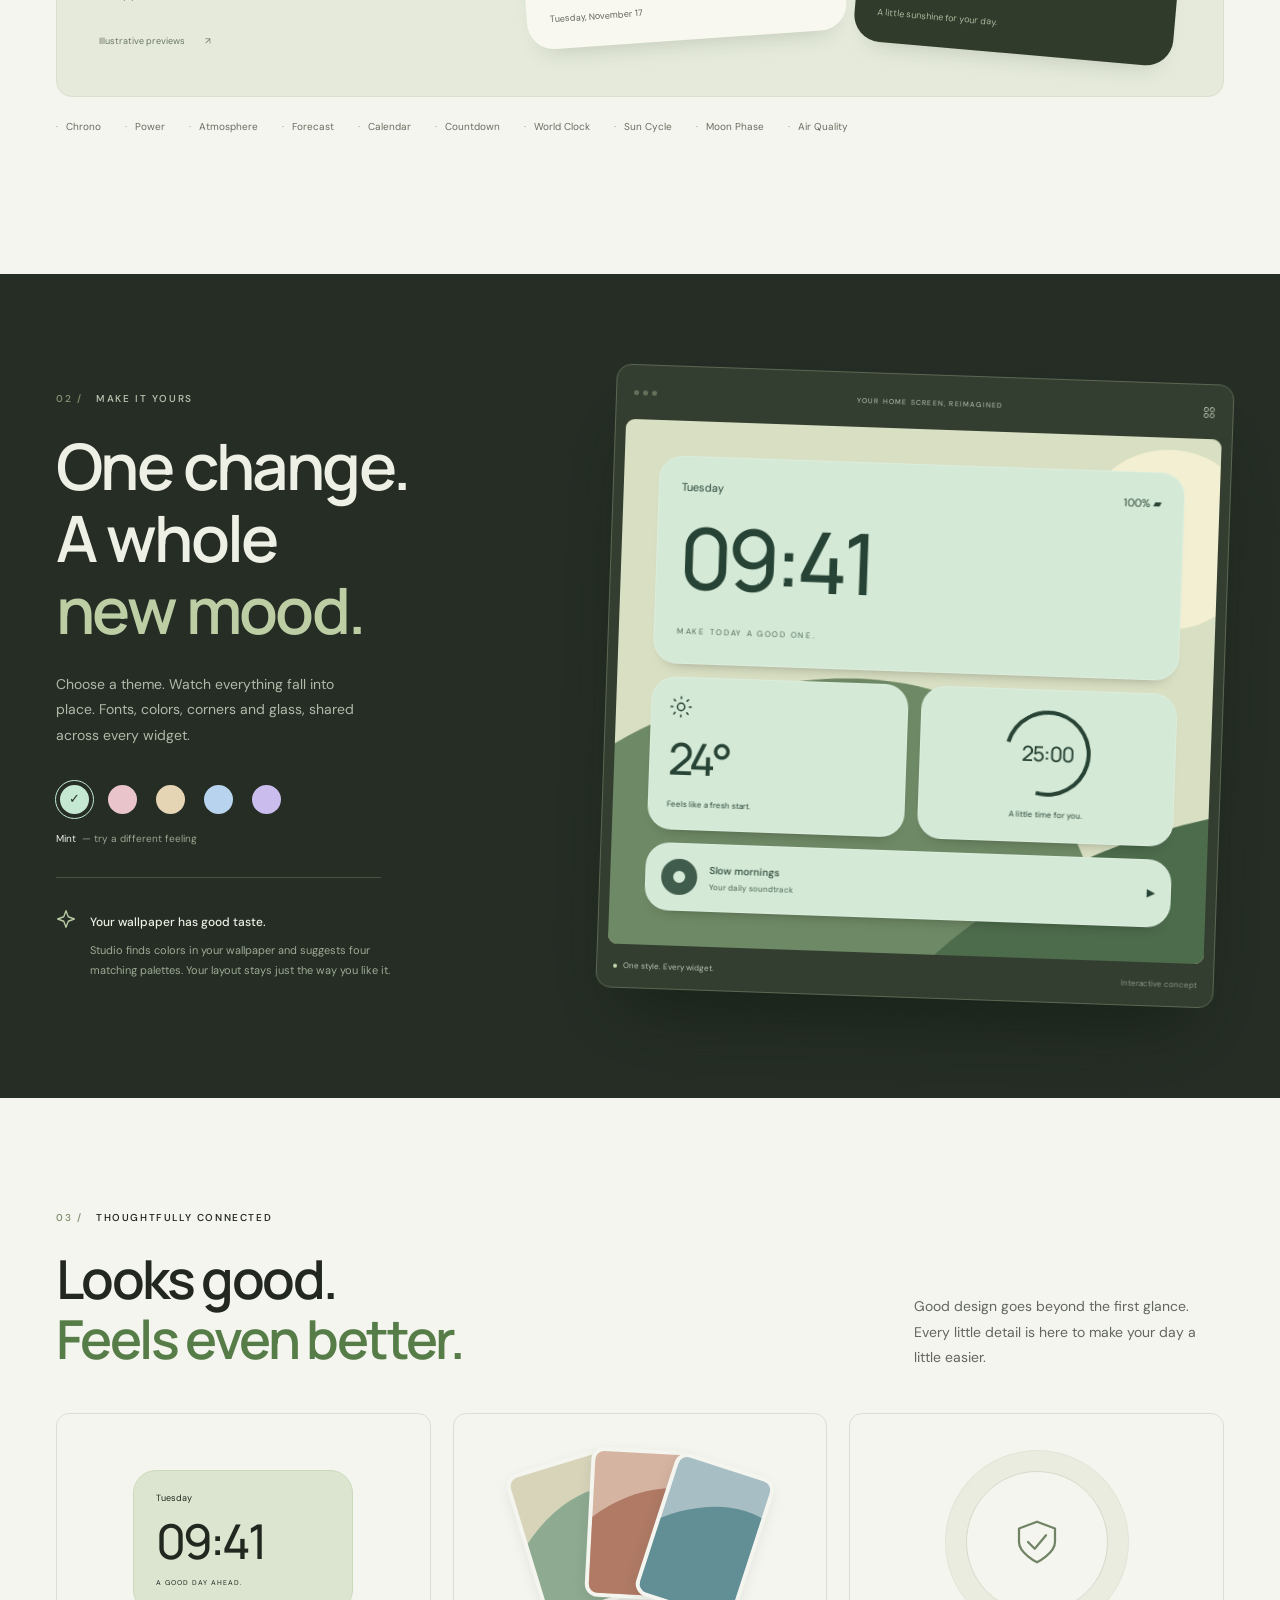
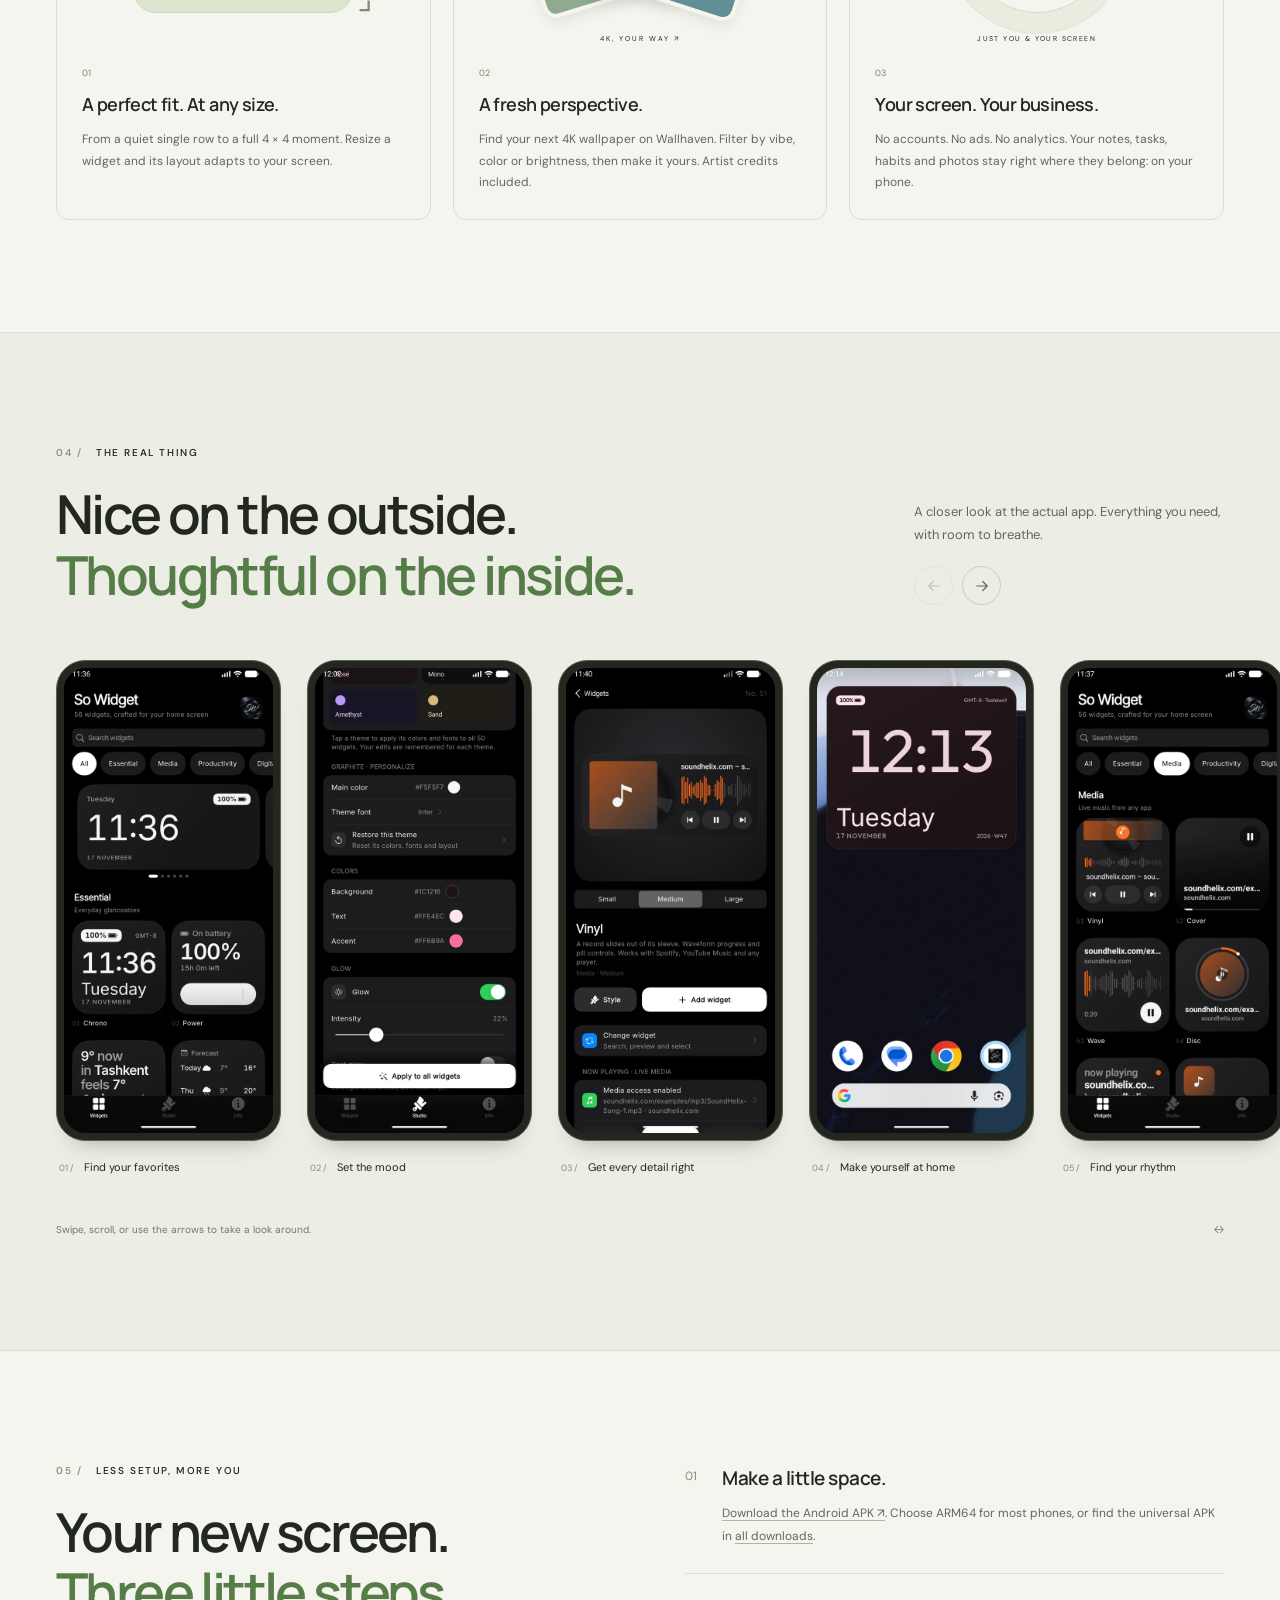
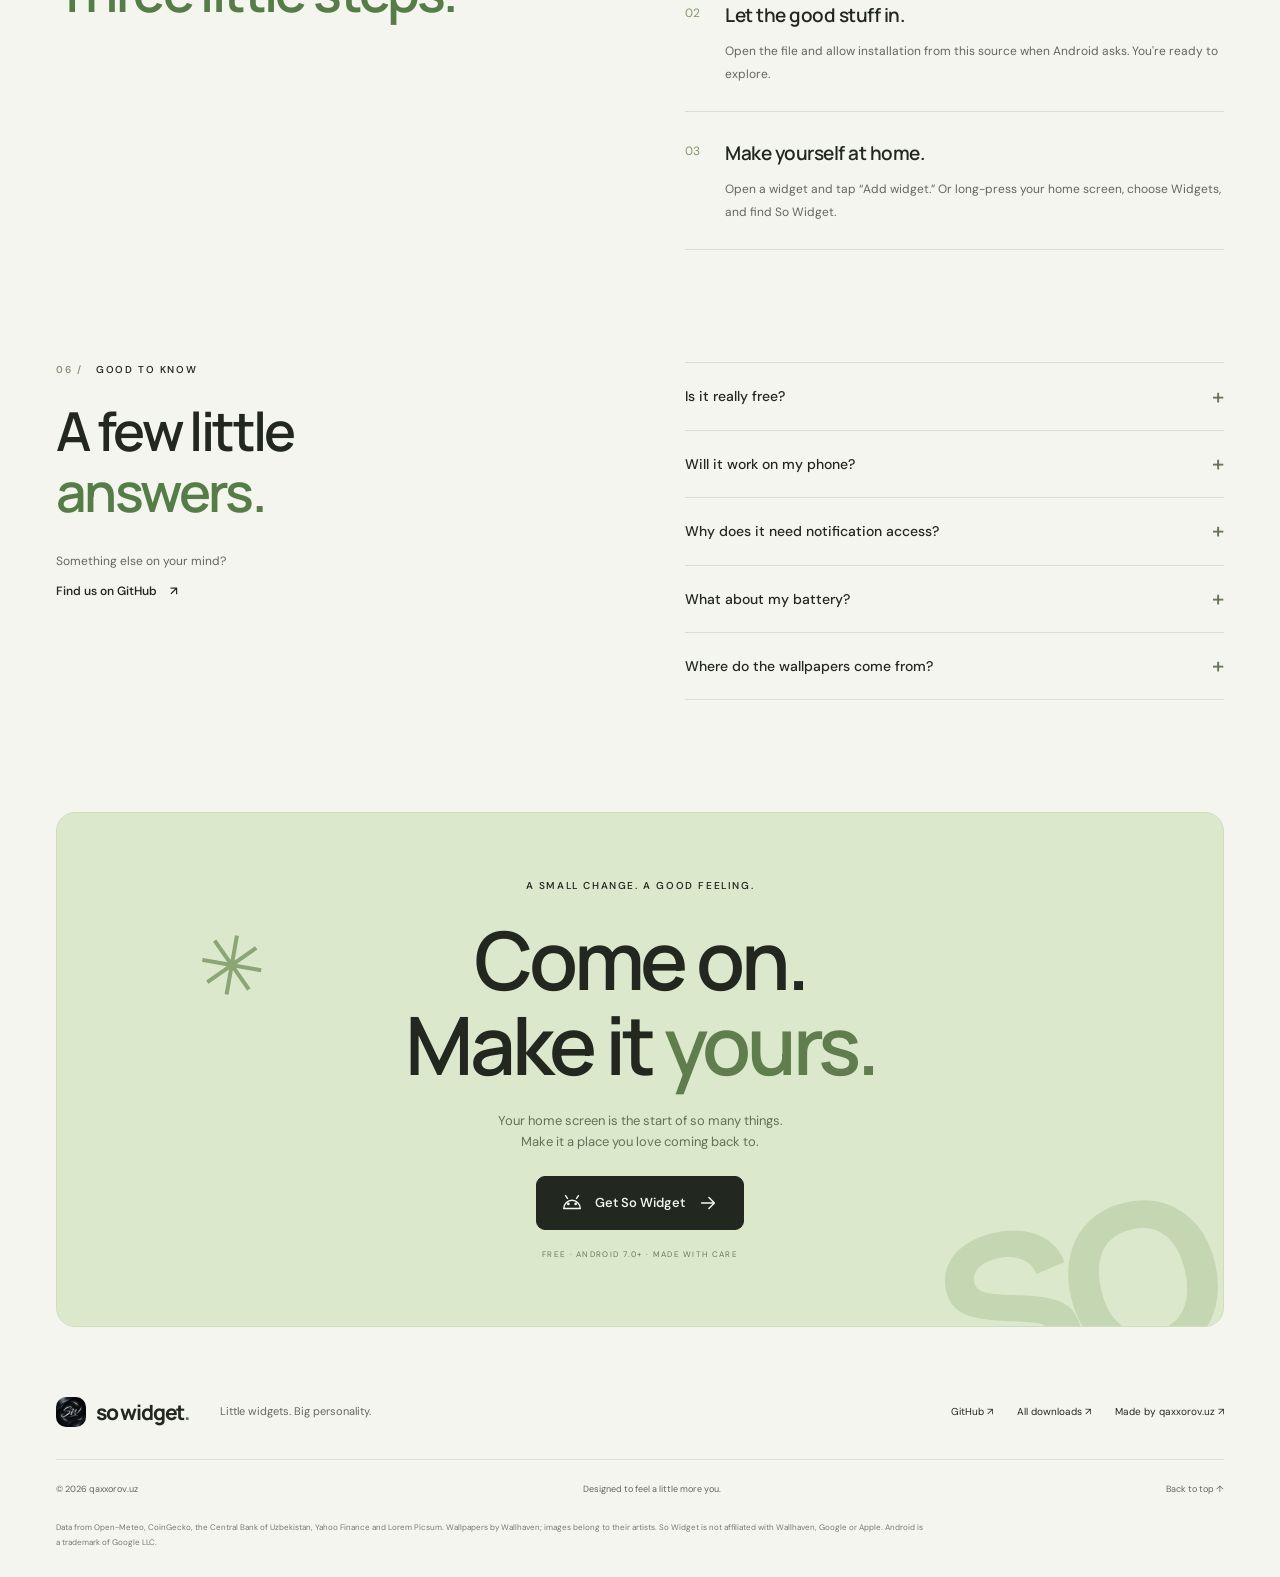
==== commit 402df323: "Landing page redesign: separate styles and script, new 404 Co-Authored-By: Claude Opus 5.5 <noreply@" ====
--- a/index.html
+++ b/index.html
@@ -1,432 +1,842 @@
 <!doctype html>
 <html lang="en">
-<head>
-<meta charset="utf-8">
-<meta name="viewport" content="width=device-width, initial-scale=1, viewport-fit=cover">
-<title>So Widget — Premium home-screen widgets for Android</title>
-<meta name="description" content="60 premium home-screen widgets for Android with one shared style, colors that match your wallpaper, live media and 4K wallpapers. By qaxxorov.uz.">
-<meta name="theme-color" content="#000000">
-<meta name="color-scheme" content="dark">
-<link rel="canonical" href="https://qaxxorovxd-mobile.github.io/so-widget/">
-<link rel="icon" type="image/webp" href="assets/logo.webp">
-<link rel="apple-touch-icon" href="assets/logo.webp">
-<meta property="og:type" content="website">
-<meta property="og:title" content="So Widget — Your home screen, designed in one piece">
-<meta property="og:description" content="60 premium widgets for Android. One style, colors from your wallpaper, live media and 4K wallpapers.">
-<meta property="og:url" content="https://qaxxorovxd-mobile.github.io/so-widget/">
-<meta property="og:image" content="https://qaxxorovxd-mobile.github.io/so-widget/assets/og.jpg">
-<meta name="twitter:card" content="summary_large_image">
-<link rel="preconnect" href="https://fonts.googleapis.com">
-<link rel="preconnect" href="https://fonts.gstatic.com" crossorigin>
-<link href="https://fonts.googleapis.com/css2?family=Inter:wght@400;500;600;700;800&display=swap" rel="stylesheet">
-<script type="application/ld+json">
-{"@context":"https://schema.org","@type":"SoftwareApplication","name":"So Widget","operatingSystem":"Android 7.0+","applicationCategory":"PersonalizationApplication","softwareVersion":"1.3.0","offers":{"@type":"Offer","price":"0","priceCurrency":"USD"},"author":{"@type":"Person","name":"qaxxorov.uz","url":"https://qaxxorov.uz"}}
-</script>
-<style>
-:root{
-  --bg:#000;--bg2:#0b0b0d;--card:#141416;--card2:#1c1c1e;--line:rgba(255,255,255,.09);
-  --text:#f5f5f7;--text2:rgba(235,235,245,.62);--text3:rgba(235,235,245,.38);
-  --accent:#f5f5f7;--grad1:#7c5cff;--grad2:#ff6b9a;--grad3:#4da3ff;
-  --radius:28px;--max:1120px;
-}
-*{box-sizing:border-box;margin:0;padding:0}
-html{scroll-behavior:smooth;-webkit-text-size-adjust:100%}
-body{background:var(--bg);color:var(--text);font-family:Inter,system-ui,-apple-system,"Segoe UI",Roboto,sans-serif;line-height:1.5;-webkit-font-smoothing:antialiased;overflow-x:hidden}
-img{display:block;max-width:100%;height:auto}
-a{color:inherit;text-decoration:none}
-.wrap{max-width:var(--max);margin:0 auto;padding:0 24px}
-@media (max-width:600px){.wrap{padding:0 16px}}
-
-/* nav */
-.nav{position:sticky;top:0;z-index:50;backdrop-filter:saturate(180%) blur(20px);-webkit-backdrop-filter:saturate(180%) blur(20px);background:rgba(0,0,0,.72);border-bottom:1px solid var(--line)}
-.nav .wrap{display:flex;align-items:center;gap:28px;height:60px}
-.brand{display:flex;align-items:center;gap:10px;font-weight:700;letter-spacing:-.02em}
-.brand img{width:30px;height:30px;border-radius:8px}
-.nav ul{display:flex;gap:24px;list-style:none;margin-left:auto;font-size:14px;color:var(--text2)}
-.nav ul a:hover{color:var(--text)}
-.btn{display:inline-flex;align-items:center;justify-content:center;gap:8px;height:44px;padding:0 20px;border-radius:999px;font-weight:600;font-size:15px;transition:transform .15s ease,background .2s ease,opacity .2s}
-.btn:active{transform:scale(.97)}
-.btn-primary{background:var(--text);color:#000}
-.btn-primary:hover{background:#fff}
-.btn-ghost{border:1px solid var(--line);color:var(--text);background:rgba(255,255,255,.04)}
-.btn-ghost:hover{background:rgba(255,255,255,.09)}
-.btn-sm{height:36px;padding:0 16px;font-size:14px}
-.btn svg{width:18px;height:18px}
-@media (max-width:760px){.nav ul{display:none}.nav .btn-sm{margin-left:auto}}
-
-/* hero */
-.hero{position:relative;padding:96px 0 40px;text-align:center;overflow:hidden}
-.glow{position:absolute;inset:-20% -10% auto;height:720px;pointer-events:none;filter:blur(90px);opacity:.55;
-  background:radial-gradient(40% 50% at 30% 40%,var(--g1,#7c5cff),transparent 70%),radial-gradient(40% 50% at 70% 35%,var(--g2,#ff6b9a),transparent 70%),radial-gradient(35% 45% at 50% 70%,var(--g3,#4da3ff),transparent 70%);
-  transition:background 1.2s ease}
-.pill{display:inline-flex;align-items:center;gap:8px;padding:6px 14px;border-radius:999px;border:1px solid var(--line);background:rgba(255,255,255,.05);font-size:13px;color:var(--text2);position:relative}
-.pill b{color:var(--text);font-weight:600}
-.dot{width:7px;height:7px;border-radius:50%;background:#30d158;box-shadow:0 0 10px #30d158}
-h1{position:relative;font-size:clamp(40px,7.4vw,84px);line-height:1.02;letter-spacing:-.045em;font-weight:800;margin:22px auto 18px;max-width:900px}
-.grad{background:linear-gradient(100deg,#fff 10%,#d9ccff 45%,#ffc2d6 75%,#fff);-webkit-background-clip:text;background-clip:text;color:transparent}
-.lead{position:relative;font-size:clamp(17px,2.2vw,21px);color:var(--text2);max-width:640px;margin:0 auto 34px}
-.cta{position:relative;display:flex;gap:12px;justify-content:center;flex-wrap:wrap}
-.meta{position:relative;margin-top:16px;font-size:13px;color:var(--text3)}
-
-/* phones */
-.phones{position:relative;display:flex;justify-content:center;align-items:flex-end;gap:0;margin:72px auto 0;height:600px;max-width:960px}
-.phone{position:relative;width:270px;aspect-ratio:9/20;border-radius:44px;padding:10px;background:linear-gradient(160deg,#2a2a2e,#0c0c0e);box-shadow:0 0 0 1px rgba(255,255,255,.08) inset,0 40px 80px -20px rgba(0,0,0,.9),0 0 0 1px #000;flex:none}
-.phone img{width:100%;height:100%;object-fit:cover;border-radius:35px;background:#000}
-.phone.l{transform:translateX(60px) rotate(-8deg) scale(.86);transform-origin:bottom center;z-index:1;opacity:.92}
-.phone.r{transform:translateX(-60px) rotate(8deg) scale(.86);transform-origin:bottom center;z-index:1;opacity:.92}
-.phone.c{z-index:2}
-@media (max-width:760px){.phones{height:auto;margin-top:48px}.phone{width:58vw;max-width:270px}.phone.l,.phone.r{display:none}}
-
-/* stats */
-.stats{display:grid;grid-template-columns:repeat(4,1fr);border-top:1px solid var(--line);border-bottom:1px solid var(--line);margin-top:80px}
-.stat{padding:30px 16px;text-align:center;border-right:1px solid var(--line)}
-.stat:last-child{border-right:0}
-.stat b{display:block;font-size:clamp(28px,4vw,44px);font-weight:800;letter-spacing:-.04em}
-.stat span{font-size:13px;color:var(--text2)}
-@media (max-width:600px){.stats{grid-template-columns:repeat(2,1fr)}.stat:nth-child(2){border-right:0}.stat:nth-child(-n+2){border-bottom:1px solid var(--line)}}
-
-section{padding:110px 0}
-@media (max-width:600px){section{padding:72px 0}}
-.eyebrow{font-size:13px;font-weight:600;letter-spacing:.08em;text-transform:uppercase;color:var(--text3);margin-bottom:14px}
-h2{font-size:clamp(32px,5vw,56px);line-height:1.05;letter-spacing:-.04em;font-weight:800;max-width:780px}
-.sub{font-size:18px;color:var(--text2);max-width:620px;margin-top:16px}
-
-/* features */
-.grid{display:grid;grid-template-columns:repeat(3,1fr);gap:16px;margin-top:56px}
-.card{background:var(--card);border:1px solid var(--line);border-radius:var(--radius);padding:28px;position:relative;overflow:hidden}
-.card .ic{width:44px;height:44px;border-radius:12px;display:grid;place-items:center;margin-bottom:18px}
-.card .ic svg{width:22px;height:22px}
-.card h3{font-size:19px;letter-spacing:-.02em;margin-bottom:8px}
-.card p{font-size:15px;color:var(--text2)}
-.card.wide{grid-column:span 2}
-@media (max-width:900px){.grid{grid-template-columns:1fr 1fr}.card.wide{grid-column:span 2}}
-@media (max-width:600px){.grid{grid-template-columns:1fr}.card.wide{grid-column:auto}}
-
-/* collections */
-.cols{display:flex;flex-wrap:wrap;gap:10px;margin-top:40px}
-.chip{padding:10px 16px;border-radius:999px;background:var(--card);border:1px solid var(--line);font-size:14px;color:var(--text2)}
-.chip b{color:var(--text);font-weight:600;margin-right:6px}
-
-/* split */
-.split{display:grid;grid-template-columns:1fr 1fr;gap:64px;align-items:center}
-.split .phone{margin:0 auto}
-@media (max-width:860px){.split{grid-template-columns:1fr;gap:48px}}
-.list{list-style:none;margin-top:28px;display:grid;gap:14px}
-.list li{display:flex;gap:12px;font-size:16px;color:var(--text2)}
-.list li::before{content:"";flex:none;width:20px;height:20px;margin-top:2px;border-radius:50%;background:#30d158 url("data:image/svg+xml,%3Csvg xmlns='http://www.w3.org/2000/svg' viewBox='0 0 20 20'%3E%3Cpath d='M5.5 10.5l3 3 6-7' fill='none' stroke='%23000' stroke-width='2.2' stroke-linecap='round' stroke-linejoin='round'/%3E%3C/svg%3E") center/14px no-repeat}
-.list b{color:var(--text);font-weight:600}
-
-/* wallpaper match demo */
-.match{background:var(--card);border:1px solid var(--line);border-radius:var(--radius);padding:22px;max-width:440px;margin:0 auto;width:100%}
-.wall{height:220px;border-radius:20px;position:relative;overflow:hidden;transition:background 1s ease}
-.wall::after{content:"";position:absolute;inset:0;background:radial-gradient(80% 60% at 70% 20%,rgba(255,255,255,.18),transparent 60%)}
-.wall .w{position:absolute;left:16px;bottom:16px;width:132px;height:132px;border-radius:26px;padding:14px;display:flex;flex-direction:column;justify-content:space-between;transition:all .8s ease;z-index:1;border:1px solid rgba(255,255,255,.12)}
-.wall .w .t{font-size:34px;font-weight:700;letter-spacing:-.04em;line-height:1}
-.wall .w .bar{height:4px;border-radius:2px;width:70%}
-.wall .w .d{font-size:12px;opacity:.7}
-.mh{display:flex;align-items:center;gap:10px;margin:18px 4px 14px}
-.mh .dots{display:flex}
-.mh .dots i{width:18px;height:18px;border-radius:50%;border:2px solid var(--card);margin-left:-6px;transition:background 1s}
-.mh .dots i:first-child{margin-left:0}
-.mh b{font-size:15px}
-.mh small{display:block;font-size:12.5px;color:var(--text2)}
-.sw{display:grid;grid-template-columns:repeat(4,1fr);gap:8px}
-.sw button{appearance:none;border:0;background:none;color:var(--text2);font:inherit;font-size:12px;cursor:pointer}
-.sw .s{aspect-ratio:1;border-radius:14px;padding:8px;display:flex;flex-direction:column;justify-content:space-between;border:1px solid rgba(255,255,255,.12);margin-bottom:6px;transition:all .6s ease;text-align:left}
-.sw .s i{width:9px;height:9px;border-radius:50%;display:block}
-.sw .s span{font-size:15px;font-weight:600}
-.sw button[aria-pressed=true] .s{outline:2px solid #fff;outline-offset:-2px}
-
-/* gallery */
-.shots{display:flex;gap:18px;overflow-x:auto;scroll-snap-type:x mandatory;padding:8px max(24px,calc((100vw - var(--max))/2 + 24px)) 24px;scroll-padding:0 24px;margin:48px 0 0;scrollbar-width:none}
-.shots::-webkit-scrollbar{display:none}
-.shots figure{flex:none;width:240px;scroll-snap-align:center}
-.shots img{border-radius:28px;border:1px solid var(--line);aspect-ratio:9/20;object-fit:cover;width:100%}
-.shots figcaption{font-size:13px;color:var(--text2);margin-top:10px;text-align:center}
-
-/* steps */
-.steps{display:grid;grid-template-columns:repeat(3,1fr);gap:16px;margin-top:48px;counter-reset:s}
-.step{background:var(--card);border:1px solid var(--line);border-radius:var(--radius);padding:28px;counter-increment:s}
-.step::before{content:counter(s);display:grid;place-items:center;width:34px;height:34px;border-radius:50%;background:var(--text);color:#000;font-weight:700;margin-bottom:16px}
-.step h3{font-size:18px;margin-bottom:6px}
-.step p{color:var(--text2);font-size:15px}
-@media (max-width:760px){.steps{grid-template-columns:1fr}}
-
-/* faq */
-.faq{margin-top:40px;border-top:1px solid var(--line)}
-details{border-bottom:1px solid var(--line);padding:22px 0}
-summary{cursor:pointer;list-style:none;font-size:18px;font-weight:600;display:flex;justify-content:space-between;gap:16px}
-summary::-webkit-details-marker{display:none}
-summary::after{content:"+";font-weight:400;font-size:24px;line-height:1;color:var(--text2);transition:transform .2s}
-details[open] summary::after{transform:rotate(45deg)}
-details p{color:var(--text2);margin-top:12px;max-width:760px}
-details a{text-decoration:underline;text-underline-offset:3px}
-
-/* final cta */
-.final{text-align:center;position:relative;overflow:hidden;border-radius:40px;border:1px solid var(--line);padding:90px 24px;background:radial-gradient(60% 80% at 50% 0%,rgba(124,92,255,.28),transparent 70%),var(--bg2)}
-.final img{width:88px;height:88px;border-radius:22px;margin:0 auto 24px;box-shadow:0 20px 50px rgba(124,92,255,.35)}
-.final h2{margin:0 auto}
-.final .sub{margin:16px auto 32px}
-
-footer{border-top:1px solid var(--line);padding:48px 0 60px;font-size:13px;color:var(--text3)}
-footer .row{display:flex;justify-content:space-between;gap:24px;flex-wrap:wrap;margin-bottom:24px}
-footer a{color:var(--text2)}
-footer a:hover{color:var(--text)}
-footer nav{display:flex;gap:20px;flex-wrap:wrap}
-footer p{max-width:820px;margin-top:8px}
-
-.reveal{opacity:0;transform:translateY(24px);transition:opacity .8s ease,transform .8s ease}
-.reveal.in{opacity:1;transform:none}
-@media (prefers-reduced-motion:reduce){*{transition:none!important;scroll-behavior:auto!important}.reveal{opacity:1;transform:none}}
-</style>
-</head>
-<body>
-
-<header class="nav">
-  <div class="wrap">
-    <a class="brand" href="#top"><img src="assets/logo.webp" alt="" width="30" height="30">So Widget</a>
-    <ul>
-      <li><a href="#features">Features</a></li>
-      <li><a href="#studio">Studio</a></li>
-      <li><a href="#wallpapers">Wallpapers</a></li>
-      <li><a href="#faq">FAQ</a></li>
-    </ul>
-    <a class="btn btn-primary btn-sm" href="https://github.com/qaxxorovxd-mobile/so-widget/releases/latest">Download</a>
-  </div>
-</header>
-
-<main id="top">
-  <div class="hero">
-    <div class="glow" id="glow"></div>
-    <div class="wrap">
-      <span class="pill"><span class="dot"></span><b>New in 1.3</b> Colors from your wallpaper</span>
-      <h1>Your home screen,<br><span class="grad">designed in one piece.</span></h1>
-      <p class="lead">60 premium widgets that share one style. Pick a theme and every widget follows. Change your wallpaper and the colors follow too.</p>
-      <div class="cta">
-        <a class="btn btn-primary" href="https://github.com/qaxxorovxd-mobile/so-widget/releases/latest/download/app-arm64-v8a-release.apk">
-          <svg viewBox="0 0 24 24" fill="currentColor" aria-hidden="true"><path d="M17.6 9.48l1.84-3.18a.38.38 0 00-.66-.38l-1.86 3.22a11.4 11.4 0 00-9.84 0L5.22 5.92a.38.38 0 00-.66.38L6.4 9.48A10.8 10.8 0 001 18h22a10.8 10.8 0 00-5.4-8.52zM7 15.25A1.25 1.25 0 118.25 14 1.25 1.25 0 017 15.25zm10 0A1.25 1.25 0 1118.25 14 1.25 1.25 0 0117 15.25z"/></svg>
-          Download for Android
-        </a>
-        <a class="btn btn-ghost" href="#features">See what's inside</a>
+  <head>
+    <meta charset="utf-8" />
+    <meta
+      name="viewport"
+      content="width=device-width, initial-scale=1, viewport-fit=cover"
+    />
+    <title>So Widget — A little more you.</title>
+    <meta
+      name="description"
+      content="Make your Android home screen feel like you. Explore 60 widgets, 10 shared themes, live music and colors that follow your wallpaper. Free, with no ads."
+    />
+    <meta name="theme-color" content="#f5f5ef" />
+    <meta name="color-scheme" content="light" />
+    <link
+      rel="canonical"
+      href="https://qaxxorovxd-mobile.github.io/so-widget/"
+    />
+    <link rel="icon" type="image/webp" href="assets/logo.webp" />
+    <link rel="apple-touch-icon" href="assets/logo.webp" />
+    <meta property="og:type" content="website" />
+    <meta property="og:title" content="So Widget — A little more you." />
+    <meta
+      property="og:description"
+      content="60 widgets. One shared style. A home screen that feels like you. Free on Android."
+    />
+    <meta
+      property="og:url"
+      content="https://qaxxorovxd-mobile.github.io/so-widget/"
+    />
+    <meta
+      property="og:image"
+      content="https://qaxxorovxd-mobile.github.io/so-widget/assets/og.jpg"
+    />
+    <meta name="twitter:card" content="summary_large_image" />
+    <link rel="preconnect" href="https://fonts.googleapis.com" />
+    <link rel="preconnect" href="https://fonts.gstatic.com" crossorigin />
+    <link
+      href="https://fonts.googleapis.com/css2?family=DM+Sans:wght@400;450;500;550;600;650;700&family=Manrope:wght@400;500;600;650;700;750;800&display=swap"
+      rel="stylesheet"
+    />
+    <link rel="stylesheet" href="styles.css" />
+    <script src="script.js" defer></script>
+    <script type="application/ld+json">
+      {
+        "@context": "https://schema.org",
+        "@type": "SoftwareApplication",
+        "name": "So Widget",
+        "operatingSystem": "Android 7.0+",
+        "applicationCategory": "PersonalizationApplication",
+        "softwareVersion": "1.3.0",
+        "offers": { "@type": "Offer", "price": "0", "priceCurrency": "USD" },
+        "author": {
+          "@type": "Person",
+          "name": "qaxxorov.uz",
+          "url": "https://qaxxorov.uz"
+        }
+      }
+    </script>
+  </head>
+  <body>
+    <a class="skip-link" href="#main">Skip to content</a>
+    <svg
+      class="icon-defs"
+      xmlns="http://www.w3.org/2000/svg"
+      aria-hidden="true"
+    >
+      <defs>
+        <symbol id="arrow" viewBox="0 0 24 24">
+          <path d="M5 12h14m-6-6 6 6-6 6" />
+        </symbol>
+        <symbol id="download" viewBox="0 0 24 24">
+          <path d="M12 3v12m-5-5 5 5 5-5M5 16v4h14v-4" />
+        </symbol>
+        <symbol id="spark" viewBox="0 0 24 24">
+          <path d="m12 2 2.7 7.3L22 12l-7.3 2.7L12 22l-2.7-7.3L2 12l7.3-2.7Z" />
+        </symbol>
+        <symbol id="sun" viewBox="0 0 24 24">
+          <circle cx="12" cy="12" r="4" />
+          <path
+            d="M12 1v2m0 18v2M1 12h2m18 0h2M4.2 4.2l1.4 1.4m12.8 12.8 1.4 1.4m0-15.6-1.4 1.4M5.6 18.4l-1.4 1.4"
+          />
+        </symbol>
+        <symbol id="grid" viewBox="0 0 24 24">
+          <rect x="3" y="3" width="7" height="7" rx="2" />
+          <rect x="14" y="3" width="7" height="7" rx="2" />
+          <rect x="3" y="14" width="7" height="7" rx="2" />
+          <rect x="14" y="14" width="7" height="7" rx="2" />
+        </symbol>
+        <symbol id="shield" viewBox="0 0 24 24">
+          <path d="m12 3 8 3v6c0 5-8 9-8 9s-8-4-8-9V6Z" />
+          <path d="m8 12 3 3 5-6" />
+        </symbol>
+        <symbol id="android" viewBox="0 0 24 24">
+          <path d="m7 7-2-3m12 3 2-3M3 18a9 9 0 0 1 18 0Z" />
+          <path d="M8 13h.01M16 13h.01" stroke-width="3" />
+        </symbol>
+      </defs>
+    </svg>
+
+    <header class="site-header">
+      <div class="wrap nav-row">
+        <a class="brand" href="#top" aria-label="So Widget home"
+          ><img src="assets/logo.webp" width="36" height="36" alt="" /><span
+            >so widget<span class="brand-dot">.</span></span
+          ></a
+        >
+        <nav class="nav-links" id="navigation" aria-label="Main navigation">
+          <a href="#widgets">The widgets</a><a href="#studio">Make it yours</a
+          ><a href="#inside">Inside the app</a><a href="#faq">FAQ</a>
+        </nav>
+        <a
+          class="button button-dark nav-download"
+          href="https://github.com/qaxxorovxd-mobile/so-widget/releases/latest"
+          >Get the app <svg class="icon"><use href="#download" /></svg
+        ></a>
+        <button
+          class="menu-toggle"
+          aria-expanded="false"
+          aria-controls="navigation"
+          aria-label="Open menu"
+        >
+          <span></span><span></span>
+        </button>
       </div>
-      <p class="meta">Free · Version 1.3.0 · Android 7.0 or newer · No ads, no account</p>
-      <div class="phones">
-        <div class="phone l"><img src="assets/shots/widgets.webp" alt="So Widget gallery with 60 widgets" loading="eager" width="540" height="1200"></div>
-        <div class="phone c"><img src="assets/shots/home-screen.webp" alt="So Widget clock on an Android home screen" loading="eager" width="540" height="1200"></div>
-        <div class="phone r"><img src="assets/shots/studio.webp" alt="Studio themes and colors" loading="eager" width="540" height="1200"></div>
+    </header>
+
+    <main id="main">
+      <section class="hero wrap" id="top" aria-labelledby="hero-title">
+        <div class="hero-copy">
+          <a
+            class="release-pill"
+            href="https://github.com/qaxxorovxd-mobile/so-widget/releases/latest"
+            ><span class="status-dot"></span> A fresh look. Version 1.3
+            <span aria-hidden="true">↗</span></a
+          >
+          <h1 id="hero-title">
+            Your screen.<br />Your style.<br /><span class="hero-emphasis"
+              >So you.<svg viewBox="0 0 340 22" aria-hidden="true">
+                <path
+                  d="M4 14C81 0 220 0 332 9M36 20c100-9 197-9 265-4"
+                /></svg></span
+            ><span class="hero-star" aria-hidden="true">✳</span>
+          </h1>
+          <p class="hero-description">
+            Little things. A whole new feeling.<br />60 beautifully connected
+            widgets that make your Android home screen feel like home.
+          </p>
+          <div class="hero-actions">
+            <a
+              class="button button-dark"
+              href="https://github.com/qaxxorovxd-mobile/so-widget/releases/latest/download/app-arm64-v8a-release.apk"
+              ><svg class="icon"><use href="#android" /></svg> Download for
+              Android <svg class="icon"><use href="#arrow" /></svg></a
+            ><a class="text-link" href="#studio"
+              >Find your look <span aria-hidden="true">↘</span></a
+            >
+          </div>
+          <p class="fine-print">Free to download. No ads. No account.</p>
+        </div>
+        <div
+          class="hero-art"
+          aria-label="Illustrative widget previews: clock, weather, music and battery"
+        >
+          <div class="art-orbit orbit-one"></div>
+          <div class="art-orbit orbit-two"></div>
+          <span class="art-caption caption-top"
+            >A little order. A lot of personality.</span
+          >
+          <div class="hero-clock floating">
+            <div class="widget-top">
+              <span>Tuesday, November 17</span><span>↗</span>
+            </div>
+            <div class="clock-digits">
+              09<span class="clock-colon">:</span>41<span class="clock-period"
+                >AM</span
+              >
+            </div>
+            <div class="clock-bottom">
+              <span>Make room for a good day.</span
+              ><svg class="icon"><use href="#spark" /></svg>
+            </div>
+          </div>
+          <div class="hero-weather floating">
+            <div class="weather-top">
+              <span>Tashkent</span><svg class="icon"><use href="#sun" /></svg>
+            </div>
+            <strong>24°<span>↗</span></strong
+            ><span>Nothing but sunshine.</span>
+            <div class="weather-range">
+              <span>H: 26°</span><span>L: 18°</span>
+            </div>
+          </div>
+          <div class="hero-music floating">
+            <div class="record" aria-hidden="true">
+              <div class="record-label">so<br /><em>good.</em></div>
+            </div>
+            <div class="music-copy">
+              <span class="micro-label">YOUR DAILY SOUNDTRACK</span
+              ><strong>In a good place</strong
+              ><span>The slow mornings mix</span>
+              <div class="music-controls">
+                <div class="equalizer" aria-hidden="true">
+                  <i></i><i></i><i></i><i></i><i></i>
+                </div>
+                <button
+                  class="play-toggle"
+                  type="button"
+                  aria-label="Pause music preview animation"
+                  aria-pressed="true"
+                >
+                  <span class="play-glyph" aria-hidden="true">Ⅱ</span>
+                </button>
+              </div>
+            </div>
+          </div>
+          <div class="hero-battery floating">
+            <span class="battery-symbol" aria-hidden="true">ϟ</span>
+            <div>
+              <strong>86<span>%</span></strong
+              ><span>Good to go.</span>
+            </div>
+            <div class="battery-bars" aria-hidden="true">
+              <i></i><i></i><i></i><i></i><i></i><i></i><i></i><i></i><i></i
+              ><i></i>
+            </div>
+          </div>
+          <span class="art-caption caption-bottom"
+            ><svg class="icon"><use href="#spark" /></svg> Different widgets.
+            Same energy.</span
+          >
+          <span class="demo-caption"
+            >Widget concept previews · sample data</span
+          >
+        </div>
+        <div class="hero-footer">
+          <span><span class="status-dot"></span> MADE FOR YOUR EVERYDAY</span
+          ><a href="#widgets"
+            >Scroll to explore <span aria-hidden="true">↓</span></a
+          ><button class="motion-toggle" type="button" aria-pressed="false">
+            Pause motion <span aria-hidden="true">Ⅱ</span>
+          </button>
+        </div>
+      </section>
+
+      <div class="facts-strip">
+        <div class="wrap facts">
+          <div><strong>60</strong><span>little upgrades</span></div>
+          <div><strong>7</strong><span>curated collections</span></div>
+          <div><strong>10</strong><span>ways to set the mood</span></div>
+          <div><strong>100%</strong><span>your kind of screen</span></div>
+        </div>
       </div>
-    </div>
-  </div>
-
-  <div class="wrap">
-    <div class="stats">
-      <div class="stat"><b>60</b><span>widgets</span></div>
-      <div class="stat"><b>7</b><span>collections</span></div>
-      <div class="stat"><b>10</b><span>themes</span></div>
-      <div class="stat"><b>4K</b><span>wallpapers</span></div>
-    </div>
-  </div>
-
-  <section id="features">
-    <div class="wrap">
-      <p class="eyebrow">Features</p>
-      <h2 class="reveal">Everything a home screen needs. Nothing it doesn't.</h2>
-      <div class="grid">
-        <article class="card wide reveal">
-          <div class="ic" style="background:rgba(124,92,255,.18);color:#b99aff"><svg viewBox="0 0 24 24" fill="none" stroke="currentColor" stroke-width="2" stroke-linecap="round"><rect x="3" y="3" width="7" height="7" rx="2"/><rect x="14" y="3" width="7" height="7" rx="2"/><rect x="3" y="14" width="7" height="7" rx="2"/><rect x="14" y="14" width="7" height="7" rx="2"/></svg></div>
-          <h3>One style for every widget</h3>
-          <p>Font, colors, corners, outline, glow and glass are shared by every widget. Tap “Apply to all widgets” and your whole home screen updates at once.</p>
-        </article>
-        <article class="card reveal">
-          <div class="ic" style="background:rgba(255,107,154,.16);color:#ff8fb3"><svg viewBox="0 0 24 24" fill="none" stroke="currentColor" stroke-width="2" stroke-linecap="round"><circle cx="12" cy="12" r="9"/><path d="M12 3a9 9 0 000 18M3 12h18"/></svg></div>
-          <h3>Colors from your wallpaper</h3>
-          <p>Studio reads your wallpaper and suggests four matching color sets.</p>
-        </article>
-        <article class="card reveal">
-          <div class="ic" style="background:rgba(77,163,255,.16);color:#7cbcff"><svg viewBox="0 0 24 24" fill="none" stroke="currentColor" stroke-width="2" stroke-linecap="round"><path d="M4 9V4h5M20 9V4h-5M4 15v5h5M20 15v5h-5"/></svg></div>
-          <h3>Any size</h3>
-          <p>Resize on the home screen from one row up to 4×4. The layout adapts and lines up to the pixel.</p>
-        </article>
-        <article class="card reveal">
-          <div class="ic" style="background:rgba(255,159,10,.16);color:#ffb340"><svg viewBox="0 0 24 24" fill="none" stroke="currentColor" stroke-width="2" stroke-linecap="round"><circle cx="12" cy="12" r="9"/><circle cx="12" cy="12" r="2.5"/></svg></div>
-          <h3>Live media</h3>
-          <p>Seven music designs follow Spotify, YouTube Music or any player instantly, with working controls.</p>
-        </article>
-        <article class="card reveal">
-          <div class="ic" style="background:rgba(48,209,88,.16);color:#5be17f"><svg viewBox="0 0 24 24" fill="none" stroke="currentColor" stroke-width="2" stroke-linecap="round"><path d="M12 3l7 3v6c0 4.5-3 7.5-7 9-4-1.5-7-4.5-7-9V6z"/></svg></div>
-          <h3>Private by design</h3>
-          <p>No account, no ads, no analytics. Notes, tasks and photos stay on your phone.</p>
-        </article>
+
+      <section
+        class="section wrap"
+        id="widgets"
+        aria-labelledby="widgets-title"
+      >
+        <div class="section-heading reveal">
+          <div>
+            <p class="eyebrow"><span>01 /</span> THE LITTLE THINGS</p>
+            <h2 id="widgets-title">
+              A place for everything.<br />A look that <em>belongs.</em>
+            </h2>
+          </div>
+          <p>
+            Your next song. Your next idea. A little nudge to drink water. All
+            the things you care about, in one shared design language.
+          </p>
+        </div>
+        <div
+          class="collection-tabs reveal"
+          role="group"
+          aria-label="Widget collections"
+        >
+          <button type="button" data-collection="essential" aria-pressed="true">
+            Essential <sup>10</sup></button
+          ><button type="button" data-collection="media" aria-pressed="false">
+            Media <sup>06</sup></button
+          ><button type="button" data-collection="devices" aria-pressed="false">
+            Devices <sup>04</sup></button
+          ><button
+            type="button"
+            data-collection="productivity"
+            aria-pressed="false"
+          >
+            Productivity <sup>10</sup></button
+          ><button type="button" data-collection="digital" aria-pressed="false">
+            Digital Life <sup>10</sup></button
+          ><button
+            type="button"
+            data-collection="lifestyle"
+            aria-pressed="false"
+          >
+            Lifestyle <sup>10</sup></button
+          ><button
+            type="button"
+            data-collection="creative"
+            aria-pressed="false"
+          >
+            Creative &amp; Smart <sup>10</sup>
+          </button>
+        </div>
+        <div class="collection-stage reveal" id="collection-stage">
+          <div class="collection-intro">
+            <span class="collection-number" id="collection-number">01—10</span>
+            <h3 id="collection-title">Your day,<br />at a glance.</h3>
+            <p id="collection-description">
+              The time, the forecast, the moments that matter. A little clarity
+              before you even open an app.
+            </p>
+            <span class="collection-note"
+              >Illustrative previews <span aria-hidden="true">↗</span></span
+            >
+          </div>
+          <div class="collection-examples" id="collection-examples">
+            <div class="sample-widget">
+              <span>Chrono</span><strong>09:41</strong
+              ><small>Tuesday, November 17</small>
+            </div>
+            <div class="sample-widget">
+              <span
+                >Atmosphere <svg class="icon"><use href="#sun" /></svg></span
+              ><strong>24°</strong
+              ><small>A little sunshine for your day.</small>
+            </div>
+          </div>
+        </div>
+        <div class="collection-list" id="collection-list" aria-live="polite">
+          <span>Chrono</span><span>Power</span><span>Atmosphere</span
+          ><span>Forecast</span><span>Calendar</span><span>Countdown</span
+          ><span>World Clock</span><span>Sun Cycle</span><span>Moon Phase</span
+          ><span>Air Quality</span>
+        </div>
+        <noscript
+          ><p>
+            Also explore Media, Devices, Productivity, Digital Life, Lifestyle,
+            and Creative &amp; Smart in the Android app. Enable JavaScript to
+            preview collections and themes here.
+          </p></noscript
+        >
+      </section>
+
+      <section
+        class="studio-section"
+        id="studio"
+        aria-labelledby="studio-title"
+      >
+        <div class="wrap studio-grid">
+          <div class="studio-copy reveal">
+            <p class="eyebrow"><span>02 /</span> MAKE IT YOURS</p>
+            <h2 id="studio-title">
+              One change.<br />A whole<br /><em>new mood.</em>
+            </h2>
+            <p>
+              Choose a theme. Watch everything fall into place. Fonts, colors,
+              corners and glass, shared across every widget.
+            </p>
+            <div
+              class="theme-picker"
+              role="group"
+              aria-label="Preview a Studio theme"
+            >
+              <button
+                data-theme="mint"
+                aria-label="Mint wallpaper palette"
+                aria-pressed="true"
+                style="--swatch: #c4e8d1"
+              ></button
+              ><button
+                data-theme="rose"
+                aria-label="Rosé theme"
+                aria-pressed="false"
+                style="--swatch: #e9c5cb"
+              ></button
+              ><button
+                data-theme="sand"
+                aria-label="Sand theme"
+                aria-pressed="false"
+                style="--swatch: #e6d5b4"
+              ></button
+              ><button
+                data-theme="ocean"
+                aria-label="Ocean theme"
+                aria-pressed="false"
+                style="--swatch: #b7d3ed"
+              ></button
+              ><button
+                data-theme="amethyst"
+                aria-label="Amethyst theme"
+                aria-pressed="false"
+                style="--swatch: #cabcec"
+              ></button>
+            </div>
+            <p class="theme-name" aria-live="polite">
+              <span id="theme-name">Mint</span>
+              <span>— try a different feeling</span>
+            </p>
+            <div class="studio-rule"></div>
+            <div class="studio-detail">
+              <svg class="icon"><use href="#spark" /></svg>
+              <div>
+                <strong>Your wallpaper has good taste.</strong>
+                <p>
+                  Studio finds colors in your wallpaper and suggests four
+                  matching palettes. Your layout stays just the way you like it.
+                </p>
+              </div>
+            </div>
+          </div>
+          <div class="studio-demo reveal" data-palette="mint">
+            <div class="studio-window-top">
+              <span><i></i><i></i><i></i></span
+              ><span>YOUR HOME SCREEN, REIMAGINED</span
+              ><svg class="icon"><use href="#grid" /></svg>
+            </div>
+            <div class="demo-landscape">
+              <div class="landscape-sun"></div>
+              <div class="landscape-hill hill-back"></div>
+              <div class="landscape-hill hill-front"></div>
+              <div class="studio-widgets">
+                <div class="studio-clock">
+                  <div class="widget-top">
+                    <span>Tuesday</span><span>100% ▰</span>
+                  </div>
+                  <strong>09:41</strong><span>MAKE TODAY A GOOD ONE.</span>
+                </div>
+                <div class="studio-small">
+                  <svg class="icon"><use href="#sun" /></svg><strong>24°</strong
+                  ><span>Feels like a fresh start.</span>
+                </div>
+                <div class="studio-small studio-focus">
+                  <div class="focus-ring"><span>25:00</span></div>
+                  <span>A little time for you.</span>
+                </div>
+                <div class="studio-song">
+                  <span class="mini-record" aria-hidden="true"></span>
+                  <div>
+                    <strong>Slow mornings</strong
+                    ><span>Your daily soundtrack</span>
+                  </div>
+                  <span aria-hidden="true">▶</span>
+                </div>
+              </div>
+            </div>
+            <div class="studio-window-bottom">
+              <span
+                ><span class="status-dot"></span> One style. Every widget.</span
+              ><span>Interactive concept</span>
+            </div>
+          </div>
+        </div>
+      </section>
+
+      <section
+        class="section wrap details-section"
+        aria-labelledby="details-title"
+      >
+        <div class="section-heading reveal">
+          <div>
+            <p class="eyebrow"><span>03 /</span> THOUGHTFULLY CONNECTED</p>
+            <h2 id="details-title">
+              Looks good.<br /><em>Feels even better.</em>
+            </h2>
+          </div>
+          <p>
+            Good design goes beyond the first glance. Every little detail is
+            here to make your day a little easier.
+          </p>
+        </div>
+        <div class="feature-grid">
+          <article class="feature-card feature-size reveal">
+            <div class="size-demo" aria-hidden="true">
+              <div>
+                <span>Tuesday</span><strong>09:41</strong
+                ><span class="resize-extra">A GOOD DAY AHEAD.</span>
+              </div>
+              <span class="resize-handle">⌟</span>
+            </div>
+            <span class="feature-index">01</span>
+            <h3>A perfect fit. At any size.</h3>
+            <p>
+              From a quiet single row to a full 4 × 4 moment. Resize a widget
+              and its layout adapts to your screen.
+            </p>
+          </article>
+          <article class="feature-card feature-wall reveal">
+            <div class="wallpaper-stack" aria-hidden="true">
+              <div class="mini-wall wall-one"></div>
+              <div class="mini-wall wall-two"></div>
+              <div class="mini-wall wall-three"></div>
+              <span class="wall-label">4K, YOUR WAY ↗</span>
+            </div>
+            <span class="feature-index">02</span>
+            <h3>A fresh perspective.</h3>
+            <p>
+              Find your next 4K wallpaper on Wallhaven. Filter by vibe, color or
+              brightness, then make it yours. Artist credits included.
+            </p>
+          </article>
+          <article class="feature-card feature-private reveal">
+            <div class="privacy-art" aria-hidden="true">
+              <div class="privacy-ring"></div>
+              <svg class="icon"><use href="#shield" /></svg
+              ><span>JUST YOU &amp; YOUR SCREEN</span>
+            </div>
+            <span class="feature-index">03</span>
+            <h3>Your screen. Your business.</h3>
+            <p>
+              No accounts. No ads. No analytics. Your notes, tasks, habits and
+              photos stay right where they belong: on your phone.
+            </p>
+          </article>
+        </div>
+      </section>
+
+      <section
+        class="inside-section section"
+        id="inside"
+        aria-labelledby="inside-title"
+      >
+        <div class="wrap section-heading reveal">
+          <div>
+            <p class="eyebrow"><span>04 /</span> THE REAL THING</p>
+            <h2 id="inside-title">
+              Nice on the outside.<br /><em>Thoughtful on the inside.</em>
+            </h2>
+          </div>
+          <div class="gallery-intro">
+            <p>
+              A closer look at the actual app. Everything you need, with room to
+              breathe.
+            </p>
+            <div class="gallery-controls">
+              <button
+                type="button"
+                class="circle-button"
+                id="gallery-prev"
+                aria-label="Previous screenshots"
+              >
+                <svg class="icon"><use href="#arrow" /></svg></button
+              ><button
+                type="button"
+                class="circle-button"
+                id="gallery-next"
+                aria-label="Next screenshots"
+              >
+                <svg class="icon"><use href="#arrow" /></svg>
+              </button>
+            </div>
+          </div>
+        </div>
+        <div
+          class="screenshots"
+          id="screenshots"
+          tabindex="0"
+          role="region"
+          aria-label="App screenshots, scroll horizontally to explore"
+        >
+          <figure>
+            <div class="screenshot-frame">
+              <img
+                src="assets/shots/widgets.webp"
+                alt="So Widget gallery with clock, battery and weather widgets"
+                width="540"
+                height="1200"
+                loading="lazy"
+              />
+            </div>
+            <figcaption><span>01 /</span> Find your favorites</figcaption>
+          </figure>
+          <figure>
+            <div class="screenshot-frame">
+              <img
+                src="assets/shots/studio.webp"
+                alt="Studio color themes and shared widget styling controls"
+                width="540"
+                height="1200"
+                loading="lazy"
+              />
+            </div>
+            <figcaption><span>02 /</span> Set the mood</figcaption>
+          </figure>
+          <figure>
+            <div class="screenshot-frame">
+              <img
+                src="assets/shots/detail.webp"
+                alt="Vinyl widget detail with different widget sizes"
+                width="540"
+                height="1200"
+                loading="lazy"
+              />
+            </div>
+            <figcaption><span>03 /</span> Get every detail right</figcaption>
+          </figure>
+          <figure>
+            <div class="screenshot-frame">
+              <img
+                src="assets/shots/home-screen.webp"
+                alt="Clock widget on a real Android home screen"
+                width="540"
+                height="1200"
+                loading="lazy"
+              />
+            </div>
+            <figcaption><span>04 /</span> Make yourself at home</figcaption>
+          </figure>
+          <figure>
+            <div class="screenshot-frame">
+              <img
+                src="assets/shots/media.webp"
+                alt="So Widget media collection"
+                width="540"
+                height="1200"
+                loading="lazy"
+              />
+            </div>
+            <figcaption><span>05 /</span> Find your rhythm</figcaption>
+          </figure>
+          <figure>
+            <div class="screenshot-frame">
+              <img
+                src="assets/shots/chrono.webp"
+                alt="Chrono clock widget preview and settings"
+                width="540"
+                height="1200"
+                loading="lazy"
+              />
+            </div>
+            <figcaption><span>06 /</span> Make time look good</figcaption>
+          </figure>
+          <figure>
+            <div class="screenshot-frame">
+              <img
+                src="assets/shots/permissions.webp"
+                alt="Permission settings with an explanation for each permission"
+                width="540"
+                height="1200"
+                loading="lazy"
+              />
+            </div>
+            <figcaption><span>07 /</span> Stay in control</figcaption>
+          </figure>
+        </div>
+        <p class="gallery-hint wrap">
+          Swipe, scroll, or use the arrows to take a look around.
+          <span aria-hidden="true">↔</span>
+        </p>
+      </section>
+
+      <section
+        class="section wrap getting-started"
+        id="install"
+        aria-labelledby="install-title"
+      >
+        <div class="reveal">
+          <p class="eyebrow"><span>05 /</span> LESS SETUP, MORE YOU</p>
+          <h2 id="install-title">
+            Your new screen.<br /><em>Three little steps.</em>
+          </h2>
+        </div>
+        <ol class="install-steps">
+          <li class="reveal">
+            <span>01</span>
+            <div>
+              <h3>Make a little space.</h3>
+              <p>
+                <a
+                  href="https://github.com/qaxxorovxd-mobile/so-widget/releases/latest/download/app-arm64-v8a-release.apk"
+                  >Download the Android APK
+                  <span aria-hidden="true">↗</span></a
+                >. Choose ARM64 for most phones, or find the universal APK in
+                <a
+                  href="https://github.com/qaxxorovxd-mobile/so-widget/releases/latest"
+                  >all downloads</a
+                >.
+              </p>
+            </div>
+          </li>
+          <li class="reveal">
+            <span>02</span>
+            <div>
+              <h3>Let the good stuff in.</h3>
+              <p>
+                Open the file and allow installation from this source when
+                Android asks. You're ready to explore.
+              </p>
+            </div>
+          </li>
+          <li class="reveal">
+            <span>03</span>
+            <div>
+              <h3>Make yourself at home.</h3>
+              <p>
+                Open a widget and tap “Add widget.” Or long-press your home
+                screen, choose Widgets, and find So Widget.
+              </p>
+            </div>
+          </li>
+        </ol>
+      </section>
+
+      <section
+        class="section wrap faq-section"
+        id="faq"
+        aria-labelledby="faq-title"
+      >
+        <div>
+          <p class="eyebrow"><span>06 /</span> GOOD TO KNOW</p>
+          <h2 id="faq-title">A few little<br /><em>answers.</em></h2>
+          <p class="faq-aside">
+            Something else on your mind?<br /><a
+              class="text-link"
+              href="https://github.com/qaxxorovxd-mobile/so-widget/issues"
+              >Find us on GitHub <span aria-hidden="true">↗</span></a
+            >
+          </p>
+        </div>
+        <div class="faq-list">
+          <details>
+            <summary>
+              Is it really free?<span aria-hidden="true">+</span>
+            </summary>
+            <div class="faq-answer">
+              <p>
+                Yes. All 60 widgets, Studio themes and wallpaper browsing are
+                free. No ads, no subscriptions, no account to create.
+              </p>
+            </div>
+          </details>
+          <details>
+            <summary>
+              Will it work on my phone?<span aria-hidden="true">+</span>
+            </summary>
+            <div class="faq-answer">
+              <p>
+                So Widget supports Android 7.0 and newer. Wallpaper color
+                suggestions use Android 8.1 or newer; older phones use the last
+                wallpaper you set in the app. iOS is not supported yet.
+              </p>
+            </div>
+          </details>
+          <details>
+            <summary>
+              Why does it need notification access?<span aria-hidden="true"
+                >+</span
+              >
+            </summary>
+            <div class="faq-answer">
+              <p>
+                Media widgets use notification access to read the currently
+                playing song and provide playback controls. This information is
+                not stored or sent anywhere.
+              </p>
+            </div>
+          </details>
+          <details>
+            <summary>
+              What about my battery?<span aria-hidden="true">+</span>
+            </summary>
+            <div class="faq-answer">
+              <p>
+                Widgets are designed to keep background work light. Most refresh
+                about every five minutes through Android's job scheduler; media
+                widgets respond to playback changes. Actual battery use depends
+                on the widgets and your device.
+              </p>
+            </div>
+          </details>
+          <details>
+            <summary>
+              Where do the wallpapers come from?<span aria-hidden="true"
+                >+</span
+              >
+            </summary>
+            <div class="faq-answer">
+              <p>
+                Wallpapers are loaded from
+                <a href="https://wallhaven.cc">Wallhaven</a> and belong to their
+                original artists. So Widget shows SFW content, credits the
+                uploader and source, and keeps credits in downloaded files.
+                Wallpapers are for personal use. So Widget is not affiliated
+                with Wallhaven. Reports can be made through
+                <a href="https://wallhaven.cc/dmca">Wallhaven's DMCA page</a>.
+              </p>
+            </div>
+          </details>
+        </div>
+      </section>
+
+      <section class="closing wrap" aria-labelledby="closing-title">
+        <div class="closing-panel reveal">
+          <span class="closing-star" aria-hidden="true">✳</span>
+          <p class="eyebrow">A SMALL CHANGE. A GOOD FEELING.</p>
+          <h2 id="closing-title">Come on.<br />Make it <em>yours.</em></h2>
+          <p>
+            Your home screen is the start of so many things.<br />Make it a
+            place you love coming back to.
+          </p>
+          <a
+            class="button button-dark"
+            href="https://github.com/qaxxorovxd-mobile/so-widget/releases/latest/download/app-arm64-v8a-release.apk"
+            ><svg class="icon"><use href="#android" /></svg> Get So Widget
+            <svg class="icon"><use href="#arrow" /></svg></a
+          ><span class="closing-meta">FREE · ANDROID 7.0+ · MADE WITH CARE</span
+          ><span class="closing-decoration" aria-hidden="true">so.</span>
+        </div>
+      </section>
+    </main>
+
+    <footer class="site-footer wrap">
+      <div class="footer-top">
+        <a class="brand" href="#top"
+          ><img src="assets/logo.webp" width="36" height="36" alt="" /><span
+            >so widget<span class="brand-dot">.</span></span
+          ></a
+        >
+        <p>Little widgets. Big personality.</p>
+        <nav aria-label="Footer navigation">
+          <a href="https://github.com/qaxxorovxd-mobile/so-widget">GitHub ↗</a
+          ><a
+            href="https://github.com/qaxxorovxd-mobile/so-widget/releases/latest"
+            >All downloads ↗</a
+          ><a href="https://qaxxorov.uz">Made by qaxxorov.uz ↗</a>
+        </nav>
       </div>
-      <div class="cols reveal">
-        <span class="chip"><b>Essential</b>10</span>
-        <span class="chip"><b>Media</b>6</span>
-        <span class="chip"><b>Devices</b>4</span>
-        <span class="chip"><b>Productivity</b>10</span>
-        <span class="chip"><b>Digital Life</b>10</span>
-        <span class="chip"><b>Lifestyle</b>10</span>
-        <span class="chip"><b>Creative &amp; Smart</b>10</span>
+      <div class="footer-bottom">
+        <span>© 2026 qaxxorov.uz</span
+        ><span>Designed to feel a little more you.</span
+        ><a href="#top">Back to top ↑</a>
       </div>
-    </div>
-  </section>
-
-  <section id="studio" style="background:var(--bg2)">
-    <div class="wrap split">
-      <div>
-        <p class="eyebrow">Studio</p>
-        <h2 class="reveal">Change the wallpaper. The widgets follow.</h2>
-        <p class="sub">Every time your wallpaper changes, the top of Studio shows widget colors made from it. One tap applies them everywhere. Your text size, outline and corners stay exactly as you set them.</p>
-        <ul class="list">
-          <li><span><b>10 themes</b>: Graphite, Midnight, Paper, Mist, Ember, Ocean, Rosé, Mono, Amethyst, Sand</span></li>
-          <li><span><b>iOS-like fonts</b>: Inter, Geist, Nunito, Newsreader, Geist Mono and more</span></li>
-          <li><span><b>Fine control</b>: weight, text size, glow, corners, glass and a shared outline</span></li>
-        </ul>
-      </div>
-      <div class="match reveal" aria-label="Wallpaper color matching demo">
-        <div class="wall" id="wall">
-          <div class="w" id="ww"><div class="d" id="wd">Tuesday</div><div><div class="t">9:41</div></div><div class="bar" id="wb"></div></div>
-        </div>
-        <div class="mh">
-          <div class="dots" id="dots"><i></i><i></i><i></i></div>
-          <div><b>New wallpaper</b><small>Pick widget colors that suit it</small></div>
-        </div>
-        <div class="sw" id="sw"></div>
-      </div>
-    </div>
-  </section>
-
-  <section id="wallpapers">
-    <div class="wrap split">
-      <div class="phone reveal"><img src="assets/shots/media.webp" alt="Media widgets in So Widget" loading="lazy" width="540" height="1200"></div>
-      <div>
-        <p class="eyebrow">Wallpapers by Wallhaven</p>
-        <h2 class="reveal">4K wallpapers, filtered your way.</h2>
-        <p class="sub">Browse phone-shaped wallpapers by vibe (Dark, AMOLED, Minimal, Neon, Space, Nature and more). Then sort, filter by quality, shape, brightness or one of 30 colors.</p>
-        <ul class="list">
-          <li><span><b>Set as wallpaper</b> on home, lock or both, with your own crop</span></li>
-          <li><span><b>Download to gallery</b> with the artist credit kept in the file</span></li>
-          <li><span><b>Fair to artists</b>: SFW only, uploader and source always shown</span></li>
-        </ul>
-      </div>
-    </div>
-  </section>
-
-  <section style="padding-top:0">
-    <div class="wrap">
-      <p class="eyebrow">A closer look</p>
-      <h2 class="reveal">Crafted down to the last pixel.</h2>
-    </div>
-    <div class="shots">
-      <figure><img src="assets/shots/widgets.webp" alt="Widget gallery" loading="lazy" width="540" height="1200"><figcaption>Widget gallery</figcaption></figure>
-      <figure><img src="assets/shots/detail.webp" alt="Vinyl media widget" loading="lazy" width="540" height="1200"><figcaption>Every size</figcaption></figure>
-      <figure><img src="assets/shots/chrono.webp" alt="Chrono clock widget" loading="lazy" width="540" height="1200"><figcaption>Chrono</figcaption></figure>
-      <figure><img src="assets/shots/studio.webp" alt="Studio" loading="lazy" width="540" height="1200"><figcaption>Studio</figcaption></figure>
-      <figure><img src="assets/shots/media.webp" alt="Media collection" loading="lazy" width="540" height="1200"><figcaption>Live media</figcaption></figure>
-      <figure><img src="assets/shots/permissions.webp" alt="Permissions" loading="lazy" width="540" height="1200"><figcaption>Clear permissions</figcaption></figure>
-    </div>
-  </section>
-
-  <section id="install" style="padding-top:40px">
-    <div class="wrap">
-      <p class="eyebrow">Install</p>
-      <h2 class="reveal">Ready in a minute.</h2>
-      <div class="steps">
-        <div class="step reveal"><h3>Download</h3><p>Get <code>app-arm64-v8a-release.apk</code> for most phones, or the universal <code>app-release.apk</code>.</p></div>
-        <div class="step reveal"><h3>Install</h3><p>Open the file and allow installing from this source when Android asks.</p></div>
-        <div class="step reveal"><h3>Add widgets</h3><p>Open any widget in the app and tap “Add widget”, or long-press your home screen and pick So Widget.</p></div>
-      </div>
-    </div>
-  </section>
-
-  <section id="faq" style="padding-top:40px">
-    <div class="wrap">
-      <p class="eyebrow">FAQ</p>
-      <h2>Questions</h2>
-      <div class="faq">
-        <details><summary>Is So Widget free?</summary><p>Yes. No ads, no subscriptions, no account.</p></details>
-        <details><summary>Which phones are supported?</summary><p>Android 7.0 or newer. Wallpaper color suggestions use Android 8.1 or newer; on older phones they come from the last wallpaper you set in the app. iOS is not supported yet.</p></details>
-        <details><summary>Why does it ask for notification access?</summary><p>Only to read the song that is playing so the media widgets can show it. Nothing is stored or sent anywhere.</p></details>
-        <details><summary>Do widgets drain the battery?</summary><p>No. Widgets are drawn once and refreshed about every 5 minutes by Android's own job scheduler. Media widgets update only when the music changes.</p></details>
-        <details><summary>Who owns the wallpapers?</summary><p>Every wallpaper belongs to its original artist and is loaded from <a href="https://wallhaven.cc" rel="noopener">Wallhaven</a>. So Widget does not host images, credits the uploader and is not affiliated with Wallhaven. To report an image, use Wallhaven's <a href="https://wallhaven.cc/dmca" rel="noopener">DMCA page</a>.</p></details>
-      </div>
-    </div>
-  </section>
-
-  <section style="padding-top:20px">
-    <div class="wrap">
-      <div class="final reveal">
-        <img src="assets/logo.webp" alt="So Widget" width="88" height="88">
-        <h2>Make your home screen yours.</h2>
-        <p class="sub">60 widgets, 10 themes, colors from your wallpaper. Free on Android.</p>
-        <div class="cta">
-          <a class="btn btn-primary" href="https://github.com/qaxxorovxd-mobile/so-widget/releases/latest/download/app-arm64-v8a-release.apk">Download for Android</a>
-          <a class="btn btn-ghost" href="https://github.com/qaxxorovxd-mobile/so-widget/releases/latest">All downloads</a>
-        </div>
-      </div>
-    </div>
-  </section>
-</main>
-
-<footer>
-  <div class="wrap">
-    <div class="row">
-      <a class="brand" href="#top"><img src="assets/logo.webp" alt="" width="30" height="30">So Widget</a>
-      <nav>
-        <a href="https://github.com/qaxxorovxd-mobile/so-widget/releases/latest">Download</a>
-        <a href="https://github.com/qaxxorovxd-mobile/so-widget">GitHub</a>
-        <a href="https://qaxxorov.uz">qaxxorov.uz</a>
-      </nav>
-    </div>
-    <p>Data from Open-Meteo, CoinGecko, the Central Bank of Uzbekistan, Yahoo Finance and Lorem Picsum. Wallpapers by <a href="https://wallhaven.cc">Wallhaven</a>; each image belongs to its original artist. So Widget is not affiliated with Wallhaven, Google or Apple. Android is a trademark of Google LLC.</p>
-    <p>© 2026 qaxxorov.uz. Designed and developed by <a href="https://qaxxorov.uz">qaxxorov.uz</a>.</p>
-  </div>
-</footer>
-
-<script>
-(function(){
-  var sets=[
-    {wall:'linear-gradient(160deg,#0b1a3a,#2b6cb0 55%,#e04f8a)',dots:['#0b1a3a','#e04f8a','#2b6cb0'],g:['#2b6cb0','#e04f8a','#4da3ff'],
-     s:[['Tinted','#0f1520','#f0f3f8','#f07aaa'],['Rich','#1d2c4a','#f6f7f9','#6fa9e8'],['Night','#000000','#f5f5f7','#f07aaa'],['Light','#ebeef3','#14181f','#c22566']]},
-    {wall:'linear-gradient(160deg,#1a110e,#a5482a 55%,#ffb36b)',dots:['#1a110e','#ff8a3d','#ffb36b'],g:['#ff8a3d','#ffb36b','#a5482a'],
-     s:[['Tinted','#1b1310','#fbf3ee','#ffa066'],['Rich','#3a2116','#fbf7f4','#ffc47f'],['Night','#000000','#f5f5f7','#ffa066'],['Light','#f3eeeb','#1d1410','#c4521a']]},
-    {wall:'linear-gradient(160deg,#08130e,#1f6b4a 55%,#9be7b6)',dots:['#08130e','#30d158','#9be7b6'],g:['#30d158','#1f6b4a','#64d2ff'],
-     s:[['Tinted','#0e1712','#f1f7f3','#6fe08f'],['Rich','#173628','#f6f8f7','#7fd8e6'],['Night','#000000','#f5f5f7','#6fe08f'],['Light','#ecf2ee','#101a14','#178a3a']]},
-    {wall:'linear-gradient(160deg,#120d22,#5e3aa8 55%,#c9a7ff)',dots:['#120d22','#b99aff','#5e3aa8'],g:['#7c5cff','#b99aff','#ff6b9a'],
-     s:[['Tinted','#14111d','#f4f2f9','#b49cff'],['Rich','#2a1f4a','#f7f6fa','#ff8fb3'],['Night','#000000','#f5f5f7','#b49cff'],['Light','#efedf4','#17131f','#6a3fd1']]}
-  ];
-  var i=0,pick=0,timer,
-      wall=document.getElementById('wall'),ww=document.getElementById('ww'),wb=document.getElementById('wb'),
-      dots=document.getElementById('dots').children,sw=document.getElementById('sw'),glow=document.getElementById('glow');
-  function apply(k){
-    pick=k;var c=sets[i].s[k];
-    ww.style.background=c[1];ww.style.color=c[2];wb.style.background=c[3];
-    Array.prototype.forEach.call(sw.children,function(b,j){b.setAttribute('aria-pressed',j===k)});
-  }
-  function render(){
-    var set=sets[i];
-    wall.style.background=set.wall;
-    set.dots.forEach(function(d,j){dots[j].style.background=d});
-    if(glow){glow.style.setProperty('--g1',set.g[0]);glow.style.setProperty('--g2',set.g[1]);glow.style.setProperty('--g3',set.g[2])}
-    sw.innerHTML='';
-    set.s.forEach(function(c,j){
-      var b=document.createElement('button');b.type='button';
-      b.innerHTML='<div class="s" style="background:'+c[1]+';color:'+c[2]+'"><i style="background:'+c[3]+'"></i><span>9:41</span></div>'+c[0];
-      b.addEventListener('click',function(){apply(j);restart()});
-      sw.appendChild(b);
-    });
-    apply(0);
-  }
-  function next(){i=(i+1)%sets.length;render()}
-  function restart(){clearInterval(timer);timer=setInterval(next,4200)}
-  render();
-  if(!window.matchMedia('(prefers-reduced-motion: reduce)').matches)restart();
-
-  var els=document.querySelectorAll('.reveal');
-  if('IntersectionObserver' in window){
-    var io=new IntersectionObserver(function(es){es.forEach(function(e){if(e.isIntersecting){e.target.classList.add('in');io.unobserve(e.target)}})},{rootMargin:'0px 0px -8% 0px'});
-    els.forEach(function(e){io.observe(e)});
-  }else{els.forEach(function(e){e.classList.add('in')})}
-})();
-</script>
-</body>
+      <p class="credits">
+        Data from Open-Meteo, CoinGecko, the Central Bank of Uzbekistan, Yahoo
+        Finance and Lorem Picsum. Wallpapers by Wallhaven; images belong to
+        their artists. So Widget is not affiliated with Wallhaven, Google or
+        Apple. Android is a trademark of Google LLC.
+      </p>
+    </footer>
+  </body>
 </html>
--- a/styles.css
+++ b/styles.css
@@ -0,0 +1,2690 @@
+/* So Widget — a small, build-free home for little things. */
+:root {
+  --paper: #f5f5ef;
+  --ink: #222820;
+  --muted: #62675e;
+  --line: #dcded4;
+  --mint: #cee9bf;
+  --green: #567c48;
+  --display: Manrope, system-ui, sans-serif;
+  --body: "DM Sans", system-ui, sans-serif;
+  --ease: cubic-bezier(0.22, 1, 0.36, 1);
+  --max: 1240px;
+}
+* {
+  box-sizing: border-box;
+}
+html {
+  scroll-behavior: smooth;
+  scroll-padding-top: 105px;
+}
+body {
+  margin: 0;
+  background: var(--paper);
+  color: var(--ink);
+  font-family: var(--body);
+  font-size: 16px;
+  line-height: 1.6;
+  -webkit-font-smoothing: antialiased;
+}
+button,
+a {
+  -webkit-tap-highlight-color: transparent;
+}
+button,
+input {
+  font: inherit;
+}
+button {
+  cursor: pointer;
+}
+a {
+  color: inherit;
+  text-decoration: none;
+}
+button {
+  color: inherit;
+}
+img {
+  display: block;
+  max-width: 100%;
+  height: auto;
+}
+button,
+summary,
+a {
+  touch-action: manipulation;
+}
+button:focus-visible,
+summary:focus-visible,
+a:focus-visible,
+[tabindex]:focus-visible {
+  outline: 3px solid #568045;
+  outline-offset: 5px;
+}
+::selection {
+  background: #c5e4b3;
+  color: #1c2717;
+}
+h1,
+h2,
+h3,
+p,
+figure {
+  margin: 0;
+}
+h1,
+h2,
+h3 {
+  font-family: var(--display);
+  font-weight: 600;
+}
+h2 {
+  font-size: clamp(36px, 4.2vw, 58px);
+  line-height: 1.13;
+  letter-spacing: -2.6px;
+}
+h2 em {
+  font-style: normal;
+  color: var(--green);
+}
+.wrap {
+  width: min(calc(100% - 112px), var(--max));
+  margin-inline: auto;
+}
+.section {
+  padding-block: 112px;
+}
+.icon {
+  width: 22px;
+  height: 22px;
+  fill: none;
+  stroke: currentColor;
+  stroke-width: 1.6;
+  stroke-linecap: round;
+  stroke-linejoin: round;
+  flex-shrink: 0;
+}
+.icon-defs {
+  position: absolute;
+  width: 0;
+  height: 0;
+  overflow: hidden;
+}
+.skip-link {
+  position: fixed;
+  top: 12px;
+  left: 20px;
+  z-index: 100;
+  background: var(--ink);
+  color: white;
+  padding: 12px 20px;
+  border-radius: 10px;
+  transform: translateY(-160%);
+}
+.skip-link:focus {
+  transform: none;
+}
+.button {
+  display: inline-flex;
+  align-items: center;
+  justify-content: center;
+  gap: 12px;
+  min-height: 54px;
+  padding: 14px 23px;
+  border-radius: 9px;
+  font-weight: 550;
+  font-size: 14px;
+  line-height: 1.4;
+  transition:
+    background 0.25s,
+    transform 0.3s var(--ease),
+    box-shadow 0.3s;
+}
+.button-dark {
+  background: var(--ink);
+  color: var(--paper);
+  border: 1px solid var(--ink);
+}
+.button-dark:hover {
+  background: #3a4734;
+  transform: translateY(-3px);
+  box-shadow: 0 8px 16px #22282015;
+}
+.button:active {
+  transform: translateY(0);
+}
+.text-link {
+  font-size: 14px;
+  font-weight: 550;
+  display: inline-flex;
+  gap: 13px;
+  align-items: center;
+}
+.text-link span {
+  transition: transform 0.25s;
+}
+.text-link:hover span {
+  transform: translate(3px, 3px);
+}
+.brand {
+  display: flex;
+  align-items: center;
+  gap: 10px;
+  font: 750 24px var(--display);
+  letter-spacing: -1.2px;
+  white-space: nowrap;
+}
+.brand img {
+  border-radius: 10px;
+}
+.brand-dot {
+  color: var(--green);
+}
+.site-header {
+  position: sticky;
+  top: 0;
+  z-index: 40;
+  background: #f5f5efed;
+  border-bottom: 1px solid #dcded480;
+  backdrop-filter: blur(18px);
+}
+.nav-row {
+  display: flex;
+  align-items: center;
+  justify-content: space-between;
+  height: 90px;
+  gap: 28px;
+}
+.nav-links {
+  display: flex;
+  align-items: center;
+  gap: 30px;
+}
+.nav-links a {
+  font-size: 13px;
+  color: #555c50;
+  position: relative;
+  padding-block: 12px;
+}
+.nav-links a::after {
+  content: "";
+  height: 1px;
+  position: absolute;
+  bottom: 7px;
+  left: 0;
+  width: 100%;
+  background: var(--ink);
+  transform: scaleX(0);
+  transform-origin: left;
+  transition: transform 0.25s;
+}
+.nav-links a:hover::after {
+  transform: scaleX(1);
+}
+.nav-download {
+  min-height: 42px;
+  padding: 10px 17px;
+  font-size: 12px;
+}
+.nav-download .icon {
+  width: 16px;
+  height: 16px;
+}
+.menu-toggle {
+  display: none;
+  background: transparent;
+  border: 0;
+  width: 44px;
+  height: 44px;
+  padding: 10px;
+}
+.menu-toggle span {
+  display: block;
+  height: 1.5px;
+  background: var(--ink);
+  margin: 6px 0;
+  transition: transform 0.25s;
+}
+/* The first impression: an editorial layout with a playful widget composition. */
+.hero {
+  position: relative;
+  padding-top: 68px;
+  display: grid;
+  grid-template-columns: 1fr 1fr;
+  gap: 20px;
+}
+.hero-copy {
+  padding-bottom: 54px;
+  position: relative;
+  z-index: 2;
+}
+.release-pill {
+  display: inline-flex;
+  align-items: center;
+  gap: 9px;
+  font-size: 11px;
+  border: 1px solid var(--line);
+  border-radius: 30px;
+  padding: 6px 12px;
+  background: #fff6;
+  letter-spacing: 0.1px;
+}
+.release-pill > span:last-child {
+  padding-left: 10px;
+}
+.status-dot {
+  display: inline-block;
+  width: 6px;
+  height: 6px;
+  border-radius: 50%;
+  background: #729c59;
+  flex-shrink: 0;
+}
+.hero h1 {
+  font-size: clamp(64px, 6.6vw, 94px);
+  line-height: 1.06;
+  font-weight: 600;
+  letter-spacing: -5.5px;
+  margin: 27px 0 28px;
+  position: relative;
+}
+.hero-emphasis {
+  color: var(--green);
+  display: inline-block;
+  position: relative;
+}
+.hero-emphasis svg {
+  position: absolute;
+  left: -3px;
+  bottom: -11px;
+  width: 100%;
+  height: 17px;
+  stroke: #a3c48d;
+  stroke-width: 2;
+  fill: none;
+  stroke-linecap: round;
+  stroke-dasharray: 650;
+  animation: draw-line 1.5s 0.6s both;
+}
+.hero-star {
+  display: inline-block;
+  color: #a4be8b;
+  font-size: 77px;
+  line-height: 1;
+  margin-left: 35px;
+  vertical-align: middle;
+  animation: star-turn 1.6s var(--ease) both;
+}
+.hero-description {
+  font-size: 16px;
+  line-height: 1.8;
+  color: var(--muted);
+  max-width: 360px;
+}
+.hero-actions {
+  display: flex;
+  align-items: center;
+  gap: 24px;
+  margin-top: 30px;
+}
+.hero-actions .button {
+  font-size: 13px;
+  gap: 10px;
+  padding-inline: 17px;
+}
+.hero-actions .icon {
+  width: 19px;
+}
+.fine-print {
+  font-size: 10px;
+  margin-top: 14px;
+  color: var(--muted);
+}
+.hero-art {
+  position: relative;
+  min-width: 0;
+  height: 580px;
+  align-self: center;
+  margin-top: -24px;
+  isolation: isolate;
+}
+.art-orbit {
+  position: absolute;
+  border: 1px solid #d9dfcf;
+  border-radius: 50%;
+  z-index: -2;
+  pointer-events: none;
+}
+.orbit-one {
+  width: 470px;
+  height: 470px;
+  top: 45px;
+  left: 30px;
+}
+.orbit-two {
+  width: 580px;
+  height: 580px;
+  top: -10px;
+  left: -25px;
+}
+.art-orbit::after {
+  content: "";
+  position: absolute;
+  left: 14%;
+  top: 14%;
+  width: 8px;
+  height: 8px;
+  border-radius: 50%;
+  background: #bdc9af;
+}
+.art-caption {
+  position: absolute;
+  font-size: 11px;
+  letter-spacing: 0.2px;
+  color: #6b7464;
+}
+.caption-top {
+  top: 17px;
+  left: 125px;
+  transform: rotate(-6deg);
+}
+.caption-bottom {
+  bottom: 18px;
+  left: 130px;
+  display: flex;
+  align-items: center;
+  gap: 8px;
+  transform: rotate(-4deg);
+}
+.caption-bottom .icon {
+  width: 19px;
+}
+.hero-clock,
+.hero-weather,
+.hero-music,
+.hero-battery {
+  position: absolute;
+  box-shadow: 0 18px 26px -20px #28371c40;
+  transition: box-shadow 0.4s;
+  will-change: transform;
+}
+.hero-clock:hover,
+.hero-weather:hover,
+.hero-music:hover {
+  box-shadow: 0 22px 36px -16px #28371c50;
+}
+.hero-clock {
+  top: 60px;
+  left: 35px;
+  width: 370px;
+  padding: 24px 26px 20px;
+  border-radius: 27px;
+  background: #252d23;
+  color: #e1edc7;
+  rotate: -7deg;
+  z-index: 1;
+}
+.widget-top {
+  display: flex;
+  justify-content: space-between;
+  align-items: center;
+  font-size: 11px;
+}
+.clock-digits {
+  font: 500 90px/1.3 var(--display);
+  letter-spacing: -6px;
+  white-space: nowrap;
+}
+.clock-colon {
+  color: #b6cc9b;
+}
+.clock-period {
+  font: 500 11px var(--body);
+  letter-spacing: 0;
+  margin-left: 14px;
+  vertical-align: middle;
+  opacity: 0.7;
+}
+.clock-bottom {
+  display: flex;
+  justify-content: space-between;
+  align-items: center;
+  font-size: 10px;
+  color: #b0bda2;
+}
+.hero-weather {
+  top: 205px;
+  right: -5px;
+  width: 204px;
+  padding: 19px 22px;
+  background: #e9bcb0;
+  border-radius: 25px;
+  rotate: 9deg;
+  z-index: 3;
+}
+.weather-top {
+  display: flex;
+  align-items: center;
+  justify-content: space-between;
+  font-size: 12px;
+}
+.weather-top .icon {
+  width: 29px;
+  height: 29px;
+}
+.hero-weather > strong {
+  display: block;
+  font: 500 76px/1.2 var(--display);
+  letter-spacing: -5px;
+}
+.hero-weather > strong span {
+  font-size: 20px;
+  vertical-align: top;
+  display: inline-block;
+  margin: 15px 0 0 27px;
+  letter-spacing: 0;
+}
+.hero-weather > span {
+  font-size: 10px;
+}
+.weather-range {
+  display: flex;
+  gap: 13px;
+  border-top: 1px solid #87645540;
+  margin-top: 14px;
+  padding-top: 9px;
+  font-size: 10px;
+}
+.hero-music {
+  top: 300px;
+  left: 0;
+  width: 350px;
+  border-radius: 25px;
+  background: #e5eacb;
+  padding: 23px;
+  display: flex;
+  align-items: center;
+  gap: 21px;
+  rotate: -5deg;
+  z-index: 4;
+}
+.record {
+  width: 112px;
+  height: 112px;
+  border-radius: 50%;
+  flex-shrink: 0;
+  display: grid;
+  place-items: center;
+  background: repeating-radial-gradient(
+    circle,
+    #272d25 0,
+    #272d25 2px,
+    #3c4237 3px,
+    #272d25 4px
+  );
+  animation: spin 16s linear infinite;
+  box-shadow: 0 2px 4px #0002;
+}
+.record-label {
+  width: 48px;
+  height: 48px;
+  display: grid;
+  align-content: center;
+  text-align: center;
+  border-radius: 50%;
+  background: #c0d19e;
+  color: #293321;
+  font-size: 13px;
+  line-height: 1.1;
+  font-weight: 700;
+}
+.record-label em {
+  font-family: Georgia, serif;
+  font-weight: 400;
+}
+.music-copy {
+  flex: 1;
+  min-width: 0;
+}
+.micro-label {
+  font-size: 6.5px;
+  letter-spacing: 1px;
+  display: block;
+  color: #5f6a50;
+}
+.music-copy > strong {
+  display: block;
+  font-size: 15px;
+  font-weight: 600;
+  margin: 9px 0 1px;
+  letter-spacing: -0.4px;
+}
+.music-copy > span:not(.micro-label) {
+  display: block;
+  font-size: 8px;
+  color: #637056;
+}
+.music-controls {
+  display: flex;
+  align-items: center;
+  justify-content: space-between;
+  margin-top: 12px;
+}
+.equalizer {
+  display: flex;
+  align-items: center;
+  gap: 3px;
+  height: 20px;
+}
+.equalizer i {
+  display: block;
+  background: #66794d;
+  width: 3px;
+  height: 14px;
+  border-radius: 2px;
+  animation: equalize 0.8s ease-in-out infinite alternate;
+}
+.equalizer i:nth-child(2) {
+  animation-delay: -0.4s;
+  height: 20px;
+}
+.equalizer i:nth-child(3) {
+  animation-delay: -0.7s;
+  height: 9px;
+}
+.equalizer i:nth-child(4) {
+  animation-delay: -0.2s;
+}
+.equalizer i:nth-child(5) {
+  animation-delay: -0.5s;
+  height: 11px;
+}
+.play-toggle {
+  width: 36px;
+  height: 36px;
+  border: 0;
+  border-radius: 50%;
+  background: #293321;
+  color: #eef2db;
+  display: grid;
+  place-items: center;
+  font-size: 12px;
+}
+.hero-battery {
+  top: 458px;
+  right: 40px;
+  rotate: 6deg;
+  border-radius: 20px;
+  background: #d1dfc6;
+  width: 238px;
+  padding: 16px;
+  display: flex;
+  align-items: center;
+  gap: 10px;
+  z-index: 2;
+}
+.battery-symbol {
+  font-size: 31px;
+}
+.hero-battery strong {
+  font: 500 24px var(--display);
+  display: block;
+}
+.hero-battery strong span {
+  font-size: 13px;
+}
+.hero-battery div > span {
+  font-size: 8px;
+  color: #57644d;
+  display: block;
+}
+.battery-bars {
+  display: flex;
+  gap: 3px;
+  margin-left: auto;
+}
+.battery-bars i {
+  display: block;
+  width: 4px;
+  height: 25px;
+  border-radius: 2px;
+  background: #6f875d;
+}
+.battery-bars i:last-child {
+  background: #b9c9ab;
+}
+.demo-caption {
+  position: absolute;
+  bottom: -21px;
+  font-size: 8px;
+  text-align: right;
+  right: 0;
+  color: #737a6c;
+}
+.hero-footer {
+  grid-column: 1/-1;
+  display: flex;
+  align-items: center;
+  justify-content: space-between;
+  border-top: 1px solid var(--line);
+  padding: 23px 0;
+  margin-top: 14px;
+  font-size: 9px;
+  color: #626b59;
+}
+.hero-footer > span {
+  display: flex;
+  align-items: center;
+  gap: 8px;
+  letter-spacing: 1.2px;
+}
+.hero-footer > a {
+  display: flex;
+  gap: 25px;
+  font-size: 10px;
+}
+.motion-toggle {
+  border: 0;
+  background: none;
+  display: flex;
+  align-items: center;
+  gap: 8px;
+  font-size: 10px;
+  padding: 8px 0;
+}
+.facts-strip {
+  border-block: 1px solid var(--line);
+  background: #edeee5;
+}
+.facts {
+  display: grid;
+  grid-template-columns: repeat(4, 1fr);
+  padding-block: 27px;
+}
+.facts > div {
+  display: flex;
+  align-items: center;
+  justify-content: center;
+  gap: 13px;
+  border-right: 1px solid #d7dacc;
+}
+.facts > div:first-child {
+  justify-content: flex-start;
+}
+.facts > div:last-child {
+  border: 0;
+  justify-content: flex-end;
+}
+.facts strong {
+  font: 500 34px var(--display);
+  letter-spacing: -1.4px;
+}
+.facts span {
+  font-size: 11px;
+  color: var(--muted);
+}
+/* Collections */
+.eyebrow {
+  font-size: 10px;
+  font-weight: 550;
+  letter-spacing: 1.6px;
+  margin-bottom: 23px;
+}
+.eyebrow > span {
+  color: #819071;
+  margin-right: 9px;
+}
+.section-heading {
+  display: flex;
+  justify-content: space-between;
+  align-items: flex-end;
+  gap: 60px;
+  margin-bottom: 43px;
+}
+.section-heading > p,
+.gallery-intro {
+  max-width: 310px;
+  color: var(--muted);
+  font-size: 14px;
+  line-height: 1.8;
+}
+.collection-tabs {
+  display: flex;
+  flex-wrap: wrap;
+  gap: 7px;
+  margin-bottom: 20px;
+}
+.collection-tabs button {
+  border: 1px solid var(--line);
+  background: transparent;
+  padding: 11px 17px;
+  border-radius: 7px;
+  font-size: 11px;
+  white-space: nowrap;
+  transition:
+    color 0.25s,
+    background 0.25s,
+    border-color 0.25s;
+}
+.collection-tabs button:hover {
+  border-color: #9da993;
+  background: #e8eddf;
+}
+.collection-tabs button[aria-pressed="true"] {
+  background: var(--ink);
+  color: var(--paper);
+  border-color: var(--ink);
+}
+.collection-tabs sup {
+  font-size: 8px;
+  margin-left: 7px;
+  opacity: 0.65;
+}
+.collection-stage {
+  --collection-bg: #e5eadb;
+  background: var(--collection-bg);
+  border: 1px solid #d9dfcf;
+  border-radius: 16px;
+  padding: 42px;
+  display: grid;
+  grid-template-columns: 0.8fr 1.4fr;
+  gap: 45px;
+  align-items: center;
+  transition: background 0.4s;
+}
+.collection-number {
+  font: 11px var(--body);
+  color: #727f65;
+  letter-spacing: 1px;
+}
+.collection-intro h3 {
+  font-size: 30px;
+  letter-spacing: -1px;
+  line-height: 1.2;
+  margin: 17px 0 13px;
+}
+.collection-intro p {
+  font-size: 12px;
+  color: #626e57;
+  max-width: 260px;
+  line-height: 1.8;
+}
+.collection-note {
+  margin-top: 28px;
+  display: flex;
+  gap: 20px;
+  align-items: center;
+  font-size: 9px;
+  color: #6a765f;
+}
+.collection-examples {
+  display: grid;
+  grid-template-columns: 1fr 1fr;
+  gap: 20px;
+  align-items: center;
+}
+.sample-widget {
+  padding: 23px;
+  border-radius: 27px;
+  background: #f8f8f0;
+  box-shadow: 0 15px 25px -17px #35472a44;
+  min-height: 217px;
+  display: flex;
+  flex-direction: column;
+  justify-content: space-between;
+  rotate: -4deg;
+  transition:
+    rotate 0.4s var(--ease),
+    transform 0.4s var(--ease);
+  overflow: hidden;
+  min-width: 0;
+}
+.sample-widget + .sample-widget {
+  rotate: 5deg;
+  background: #303b2c;
+  color: #e4edcc;
+  margin-top: 28px;
+}
+.sample-widget:hover {
+  rotate: 0deg;
+  transform: translateY(-5px);
+}
+.sample-widget > span {
+  font-size: 11px;
+  display: flex;
+  align-items: center;
+  justify-content: space-between;
+}
+.sample-widget > strong {
+  font: 500 clamp(32px, 4.4vw, 62px) / 1.3 var(--display);
+  letter-spacing: -3px;
+  white-space: nowrap;
+}
+.sample-widget > small {
+  font-size: 9px;
+  opacity: 0.7;
+}
+.collection-list {
+  display: flex;
+  flex-wrap: wrap;
+  gap: 9px 24px;
+  padding: 22px 0 0;
+  min-height: 65px;
+  color: #686e60;
+  font-size: 10px;
+}
+.collection-list span::before {
+  content: "·";
+  color: #899c77;
+  margin-right: 8px;
+}
+/* A real-time color playground. */
+.studio-section {
+  background: #252d25;
+  color: #eef0e5;
+  padding-block: 100px;
+  overflow: hidden;
+}
+.studio-grid {
+  display: grid;
+  grid-template-columns: 0.8fr 1.1fr;
+  gap: 100px;
+  align-items: center;
+}
+.studio-copy h2 {
+  font-size: clamp(48px, 5vw, 72px);
+}
+.studio-copy h2 em {
+  color: #bdcea5;
+}
+.studio-copy .eyebrow {
+  color: #b6c0ad;
+}
+.studio-copy > p:not(.eyebrow):not(.theme-name) {
+  font-size: 14px;
+  color: #b1b9a9;
+  max-width: 320px;
+  margin-top: 25px;
+  line-height: 1.85;
+}
+.theme-picker {
+  display: flex;
+  gap: 11px;
+  margin-top: 32px;
+}
+.theme-picker button {
+  width: 37px;
+  height: 37px;
+  border-radius: 50%;
+  border: 4px solid #252d25;
+  background: var(--swatch);
+  outline: 1px solid transparent;
+  transition:
+    outline-color 0.25s,
+    transform 0.25s;
+  position: relative;
+}
+.theme-picker button:hover {
+  transform: translateY(-3px);
+}
+.theme-picker button[aria-pressed="true"] {
+  outline-color: var(--swatch);
+}
+.theme-picker button[aria-pressed="true"]::after {
+  content: "✓";
+  color: #263126;
+  position: absolute;
+  inset: 0;
+  display: grid;
+  place-items: center;
+  font-size: 13px;
+}
+.theme-picker button:focus-visible {
+  outline: 3px solid #fff;
+  outline-offset: 4px;
+}
+.theme-name {
+  font-size: 10px;
+  margin-top: 13px;
+}
+.theme-name > span + span {
+  color: #9ba792;
+  margin-left: 3px;
+}
+.studio-rule {
+  max-width: 325px;
+  height: 1px;
+  background: #48523f;
+  margin: 30px 0;
+}
+.studio-detail {
+  display: flex;
+  gap: 14px;
+  max-width: 340px;
+}
+.studio-detail > .icon {
+  color: #b9cba3;
+  width: 20px;
+}
+.studio-detail strong {
+  font-size: 12px;
+  font-weight: 500;
+}
+.studio-detail p {
+  font-size: 11px;
+  color: #9eaa94;
+  line-height: 1.8;
+  margin-top: 7px;
+}
+.studio-demo {
+  --tile: #d4e9d6;
+  --tile-ink: #274335;
+  --land: #b2c8a5;
+  --hill: #6e8965;
+  --hill-front: #4d6c4c;
+  --sky: #d8dfc2;
+  --sun: #f3efd2;
+  background: #333e30;
+  border: 1px solid #5b6652;
+  border-radius: 15px;
+  padding: 10px;
+  box-shadow: 0 40px 70px -25px #101b10aa;
+  rotate: 2deg;
+  transition: rotate 0.6s var(--ease);
+}
+.studio-demo:hover {
+  rotate: 0deg;
+}
+.studio-demo[data-palette="rose"] {
+  --tile: #f0d7dd;
+  --tile-ink: #633b4d;
+  --land: #c99e9b;
+  --hill: #a0686d;
+  --hill-front: #724856;
+  --sky: #edc9bb;
+  --sun: #fff1d6;
+}
+.studio-demo[data-palette="sand"] {
+  --tile: #eee2c5;
+  --tile-ink: #645033;
+  --land: #c2ae87;
+  --hill: #9c835f;
+  --hill-front: #79613f;
+  --sky: #e5d3ad;
+  --sun: #fff2cd;
+}
+.studio-demo[data-palette="ocean"] {
+  --tile: #d3e3f1;
+  --tile-ink: #304f6b;
+  --land: #92b6c7;
+  --hill: #5c8f9e;
+  --hill-front: #3c647e;
+  --sky: #b9d7e2;
+  --sun: #e9f4eb;
+}
+.studio-demo[data-palette="amethyst"] {
+  --tile: #e2d8f1;
+  --tile-ink: #56416c;
+  --land: #b4a6c7;
+  --hill: #87739d;
+  --hill-front: #62527f;
+  --sky: #dad1e8;
+  --sun: #f5e6f4;
+}
+.studio-window-top {
+  display: flex;
+  align-items: center;
+  justify-content: space-between;
+  padding: 11px 7px 20px;
+  font-size: 7px;
+  letter-spacing: 1.2px;
+  color: #c0c9b8;
+  gap: 12px;
+}
+.studio-window-top > span:first-child {
+  display: flex;
+  gap: 4px;
+}
+.studio-window-top i {
+  width: 5px;
+  height: 5px;
+  border-radius: 50%;
+  background: #64725b;
+}
+.studio-window-top > .icon {
+  width: 13px;
+  height: 13px;
+}
+.demo-landscape {
+  position: relative;
+  overflow: hidden;
+  border-radius: 9px;
+  padding: 35px;
+  background: var(--sky);
+  transition: background 0.7s;
+}
+.landscape-sun {
+  position: absolute;
+  width: 180px;
+  height: 180px;
+  background: var(--sun);
+  border-radius: 50%;
+  right: -40px;
+  top: 12px;
+  transition: background 0.7s;
+}
+.landscape-hill {
+  position: absolute;
+  border-radius: 50% 50% 0 0;
+  transition: background 0.7s;
+  rotate: -25deg;
+}
+.hill-back {
+  width: 650px;
+  height: 430px;
+  background: var(--hill);
+  left: -180px;
+  bottom: -180px;
+}
+.hill-front {
+  width: 650px;
+  height: 320px;
+  background: var(--hill-front);
+  right: -280px;
+  bottom: -200px;
+}
+.studio-widgets {
+  position: relative;
+  display: grid;
+  grid-template-columns: 1fr 1fr;
+  gap: 13px;
+}
+.studio-widgets > div {
+  background: var(--tile);
+  color: var(--tile-ink);
+  border: 1px solid #ffffff30;
+  transition:
+    background 0.7s,
+    color 0.7s;
+  border-radius: 24px;
+  box-shadow: 0 10px 15px -14px #0007;
+}
+.studio-clock {
+  grid-column: span 2;
+  padding: 22px;
+}
+.studio-clock > strong {
+  display: block;
+  font: 500 85px/1.4 var(--display);
+  letter-spacing: -5px;
+}
+.studio-clock > span {
+  font-size: 8px;
+  letter-spacing: 1.7px;
+  opacity: 0.75;
+}
+.studio-small {
+  padding: 18px;
+  min-height: 153px;
+  display: flex;
+  flex-direction: column;
+  justify-content: space-between;
+}
+.studio-small > strong {
+  font: 500 44px var(--display);
+  letter-spacing: -3px;
+}
+.studio-small > span {
+  font-size: 8px;
+}
+.studio-focus {
+  align-items: center;
+  justify-content: center;
+  gap: 12px;
+}
+.focus-ring {
+  width: 86px;
+  height: 86px;
+  border-radius: 50%;
+  border: 4px solid currentColor;
+  border-left-color: transparent;
+  display: grid;
+  place-items: center;
+  rotate: -30deg;
+}
+.focus-ring span {
+  rotate: 30deg;
+  font: 500 21px var(--display);
+  letter-spacing: -1px;
+}
+.studio-song {
+  grid-column: span 2;
+  padding: 15px;
+  display: flex;
+  align-items: center;
+  gap: 12px;
+}
+.mini-record {
+  width: 36px;
+  height: 36px;
+  border: 12px solid var(--tile-ink);
+  border-radius: 50%;
+  opacity: 0.85;
+  flex-shrink: 0;
+}
+.studio-song > div {
+  flex: 1;
+}
+.studio-song strong,
+.studio-song div > span {
+  display: block;
+  font-size: 10px;
+  font-weight: 500;
+}
+.studio-song div > span {
+  font-size: 8px;
+  margin-top: 2px;
+  opacity: 0.7;
+}
+.studio-song > span:last-child {
+  font-size: 11px;
+}
+.studio-window-bottom {
+  display: flex;
+  justify-content: space-between;
+  gap: 12px;
+  padding: 15px 6px 5px;
+  font-size: 8px;
+  color: #bcc5b3;
+}
+.studio-window-bottom .status-dot {
+  width: 4px;
+  height: 4px;
+  margin-right: 4px;
+  background: #c1d9ac;
+}
+.studio-window-bottom > span:last-child {
+  opacity: 0.65;
+}
+/* Small, purposeful feature illustrations, made entirely in CSS. */
+.feature-grid {
+  display: grid;
+  grid-template-columns: repeat(3, 1fr);
+  gap: 22px;
+}
+.feature-card {
+  border: 1px solid var(--line);
+  padding: 25px;
+  border-radius: 13px;
+  overflow: hidden;
+  transition:
+    border-color 0.3s,
+    transform 0.4s var(--ease);
+}
+.feature-card:hover {
+  border-color: #acb69c;
+  transform: translateY(-5px);
+}
+.feature-index {
+  font-size: 9px;
+  color: #7b876e;
+  display: block;
+  margin: 22px 0 10px;
+}
+.feature-card h3 {
+  font-size: 18px;
+  letter-spacing: -0.6px;
+  margin-bottom: 10px;
+}
+.feature-card p {
+  font-size: 12px;
+  color: var(--muted);
+  line-height: 1.8;
+}
+.size-demo,
+.wallpaper-stack,
+.privacy-art {
+  height: 205px;
+  position: relative;
+  display: flex;
+  justify-content: center;
+  align-items: center;
+}
+.size-demo > div {
+  padding: 20px 22px;
+  background: #dce5d0;
+  border: 1px solid #cbd9bb;
+  border-radius: 23px;
+  width: 220px;
+  height: 143px;
+  animation: resize-widget 9s var(--ease) infinite;
+  overflow: hidden;
+}
+.size-demo div > span {
+  display: block;
+  font-size: 9px;
+  white-space: nowrap;
+}
+.size-demo strong {
+  font: 500 48px/1.5 var(--display);
+  letter-spacing: -3px;
+}
+.size-demo .resize-extra {
+  font-size: 7px;
+  letter-spacing: 1px;
+}
+.resize-handle {
+  position: absolute;
+  right: 10%;
+  bottom: 20px;
+  font-size: 32px;
+  color: #7c8c6b;
+}
+.wallpaper-stack {
+  padding-bottom: 15px;
+}
+.mini-wall {
+  position: absolute;
+  width: 104px;
+  height: 150px;
+  border: 4px solid var(--paper);
+  border-radius: 13px;
+  box-shadow: 0 5px 13px #24361c18;
+  transition:
+    rotate 0.5s var(--ease),
+    translate 0.5s var(--ease);
+  overflow: hidden;
+}
+.mini-wall::after {
+  content: "";
+  position: absolute;
+  width: 210px;
+  height: 140px;
+  border-radius: 50%;
+  top: 50px;
+  left: -60px;
+  rotate: -40deg;
+}
+.wall-one {
+  background: #d7d4ba;
+  rotate: -17deg;
+  translate: -65px 0;
+}
+.wall-one::after {
+  background: #8eab92;
+  box-shadow: 30px 20px 0 #5e7c62;
+}
+.wall-two {
+  background: #d6b4a2;
+  rotate: 3deg;
+  translate: 0 -10px;
+}
+.wall-two::after {
+  background: #b07a65;
+  box-shadow: 40px 25px 0 #764b3e;
+}
+.wall-three {
+  background: #a7bec4;
+  rotate: 18deg;
+  translate: 65px 3px;
+}
+.wall-three::after {
+  background: #628f96;
+  box-shadow: 40px 30px 0 #3d6c75;
+}
+.feature-wall:hover .wall-one {
+  rotate: -23deg;
+  translate: -73px -5px;
+}
+.feature-wall:hover .wall-three {
+  rotate: 24deg;
+  translate: 73px -4px;
+}
+.wall-label {
+  position: absolute;
+  bottom: 0;
+  font-size: 7px;
+  letter-spacing: 2px;
+}
+.privacy-art > .icon {
+  width: 54px;
+  height: 54px;
+  color: #718365;
+  stroke-width: 1;
+}
+.privacy-ring {
+  position: absolute;
+  width: 142px;
+  height: 142px;
+  border: 1px solid #d2dac8;
+  border-radius: 50%;
+  box-shadow:
+    0 0 0 20px #e9ecdf,
+    0 0 0 21px #e0e5d6;
+}
+.privacy-art > span {
+  position: absolute;
+  bottom: 0;
+  font-size: 7px;
+  letter-spacing: 1.4px;
+}
+.inside-section {
+  background: #eceee5;
+  border-block: 1px solid var(--line);
+  overflow: hidden;
+}
+.gallery-intro > p {
+  font-size: 13px;
+}
+.gallery-controls {
+  display: flex;
+  gap: 9px;
+  margin-top: 20px;
+}
+.circle-button {
+  border: 1px solid #c7ceba;
+  border-radius: 50%;
+  width: 39px;
+  height: 39px;
+  display: grid;
+  place-items: center;
+  background: transparent;
+  transition:
+    background 0.2s,
+    transform 0.2s;
+}
+.circle-button:hover {
+  background: #dce5d0;
+  transform: translateX(2px);
+}
+.circle-button:disabled {
+  opacity: 0.3;
+  cursor: default;
+  transform: none;
+}
+.circle-button .icon {
+  width: 18px;
+}
+.circle-button:first-child .icon {
+  rotate: 180deg;
+}
+.screenshots {
+  display: flex;
+  gap: 26px;
+  overflow-x: auto;
+  scroll-snap-type: x mandatory;
+  scroll-padding-inline: max(56px, calc((100vw - 1240px) / 2));
+  padding: 12px max(56px, calc((100vw - 1240px) / 2)) 25px;
+  scrollbar-width: thin;
+  scrollbar-color: #b7c4a8 transparent;
+  overscroll-behavior-x: contain;
+}
+.screenshots figure {
+  flex: 0 0 225px;
+  scroll-snap-align: start;
+}
+.screenshot-frame {
+  background: #242720;
+  padding: 7px;
+  border-radius: 29px;
+  border: 1px solid #5a6052;
+  box-shadow: 0 16px 25px -19px #15200970;
+  transition: transform 0.5s var(--ease);
+}
+.screenshot-frame:hover {
+  transform: translateY(-7px);
+}
+.screenshots img {
+  width: 100%;
+  aspect-ratio: 540/1200;
+  object-fit: contain;
+  border-radius: 22px;
+  background: black;
+}
+.screenshots figcaption {
+  font-size: 11px;
+  margin: 18px 0 0 3px;
+}
+.screenshots figcaption span {
+  color: #849075;
+  margin-right: 7px;
+  font-size: 9px;
+}
+.gallery-hint {
+  font-size: 10px;
+  color: #6e7962;
+  margin-top: 20px;
+  display: flex;
+  justify-content: space-between;
+}
+.getting-started {
+  display: grid;
+  grid-template-columns: 1fr 1fr;
+  gap: 90px;
+}
+.install-steps {
+  list-style: none;
+  padding: 0;
+  margin: 0;
+}
+.install-steps li {
+  display: flex;
+  gap: 25px;
+  padding: 26px 0;
+  border-bottom: 1px solid var(--line);
+}
+.install-steps li:first-child {
+  padding-top: 0;
+}
+.install-steps li > span {
+  color: #82966e;
+  font-size: 12px;
+  padding-top: 4px;
+}
+.install-steps h3 {
+  font-size: 19px;
+  letter-spacing: -0.5px;
+}
+.install-steps p {
+  font-size: 12px;
+  color: var(--muted);
+  line-height: 1.9;
+  margin-top: 9px;
+}
+.install-steps a {
+  text-decoration: underline;
+  text-underline-offset: 3px;
+  text-decoration-color: #abb99b;
+}
+.faq-section {
+  padding-top: 0;
+  display: grid;
+  grid-template-columns: 1fr 1fr;
+  gap: 90px;
+}
+.faq-aside {
+  color: var(--muted);
+  font-size: 12px;
+  line-height: 1.9;
+  margin-top: 27px;
+}
+.faq-aside a {
+  font-size: 12px;
+  color: var(--ink);
+  margin-top: 7px;
+}
+.faq-list {
+  border-top: 1px solid var(--line);
+}
+.faq-list details {
+  border-bottom: 1px solid var(--line);
+}
+.faq-list summary {
+  cursor: pointer;
+  list-style: none;
+  display: flex;
+  align-items: center;
+  justify-content: space-between;
+  gap: 20px;
+  font-size: 14px;
+  font-weight: 500;
+  padding: 22px 0;
+}
+.faq-list summary::-webkit-details-marker {
+  display: none;
+}
+.faq-list summary > span {
+  font-size: 22px;
+  color: #69765d;
+  line-height: 1;
+  transition: rotate 0.3s;
+}
+.faq-list details[open] summary > span {
+  rotate: 45deg;
+}
+.faq-answer {
+  font-size: 12px;
+  color: var(--muted);
+  line-height: 1.9;
+  padding: 0 28px 24px 0;
+  animation: answer-in 0.3s var(--ease);
+}
+.faq-answer a {
+  text-decoration: underline;
+  text-underline-offset: 3px;
+}
+.closing {
+  padding-bottom: 70px;
+}
+.closing-panel {
+  position: relative;
+  isolation: isolate;
+  overflow: hidden;
+  background: #dce8cc;
+  border: 1px solid #cfddbb;
+  border-radius: 19px;
+  padding: 65px;
+  text-align: center;
+}
+.closing-panel h2 {
+  font-size: clamp(50px, 6.3vw, 86px);
+  letter-spacing: -4px;
+  line-height: 1.05;
+}
+.closing-panel h2 em {
+  color: #607d4e;
+}
+.closing-panel > p:not(.eyebrow) {
+  font-size: 13px;
+  color: #637156;
+  margin: 24px 0;
+}
+.closing-panel > .button {
+  font-size: 13px;
+  padding-inline: 24px;
+}
+.closing-meta {
+  display: block;
+  font-size: 8px;
+  letter-spacing: 1.3px;
+  margin-top: 18px;
+  color: #697a59;
+}
+.closing-star {
+  position: absolute;
+  left: 12%;
+  top: 22%;
+  font-size: 82px;
+  line-height: 1;
+  color: #8ca575;
+  rotate: 10deg;
+}
+.closing-decoration {
+  position: absolute;
+  z-index: -1;
+  right: -24px;
+  bottom: -75px;
+  font: 600 280px/1 var(--display);
+  letter-spacing: -25px;
+  color: #c5d7b2;
+  rotate: -13deg;
+  user-select: none;
+}
+.site-footer {
+  padding-bottom: 27px;
+}
+.footer-top {
+  display: flex;
+  align-items: center;
+  gap: 30px;
+  border-bottom: 1px solid var(--line);
+  padding-bottom: 32px;
+}
+.footer-top .brand {
+  font-size: 21px;
+}
+.footer-top .brand img {
+  width: 30px;
+  height: 30px;
+}
+.footer-top > p {
+  font-size: 11px;
+  color: var(--muted);
+}
+.footer-top nav {
+  display: flex;
+  gap: 24px;
+  margin-left: auto;
+  font-size: 10px;
+}
+.footer-top a:hover,
+.footer-bottom a:hover {
+  color: var(--green);
+}
+.footer-bottom {
+  display: flex;
+  justify-content: space-between;
+  margin-top: 22px;
+  gap: 15px;
+  font-size: 9px;
+  color: var(--muted);
+}
+.credits {
+  font-size: 8px;
+  color: #757b6e;
+  max-width: 870px;
+  line-height: 1.9;
+  margin-top: 23px;
+}
+/* Progressive enhancement: content stays visible without JavaScript. */
+.reveal {
+  opacity: 1;
+  transform: none;
+}
+.reveal.is-pending {
+  opacity: 0;
+  transform: translateY(24px);
+  transition:
+    opacity 0.8s var(--ease),
+    transform 0.8s var(--ease);
+}
+.reveal.is-visible {
+  opacity: 1;
+  transform: none;
+}
+.floating {
+  animation: float-widget 7s ease-in-out infinite;
+}
+.hero-weather {
+  animation-delay: -2s;
+}
+.hero-music {
+  animation-delay: -4s;
+}
+.hero-battery {
+  animation-delay: -1s;
+}
+.hero-copy {
+  animation: hero-enter 1s var(--ease) both;
+}
+.hero-art {
+  animation: hero-enter 1.3s 0.15s var(--ease) both;
+}
+.music-paused .record,
+.music-paused .equalizer i {
+  animation-play-state: paused;
+}
+.motion-paused *,
+.motion-paused *::before,
+.motion-paused *::after {
+  animation-play-state: paused !important;
+  transition: none !important;
+}
+.motion-paused {
+  scroll-behavior: auto;
+}
+.motion-paused .reveal {
+  opacity: 1;
+  transform: none;
+}
+.motion-paused .hero-copy,
+.motion-paused .hero-art {
+  opacity: 1;
+  transform: none;
+}
+.motion-paused .hero-emphasis svg {
+  stroke-dashoffset: 0;
+}
+.motion-paused .hero-star {
+  opacity: 1;
+  transform: none;
+}
+@keyframes hero-enter {
+  from {
+    opacity: 0;
+    transform: translateY(24px);
+  }
+  to {
+    opacity: 1;
+    transform: none;
+  }
+}
+@keyframes float-widget {
+  0%,
+  100% {
+    transform: translateY(0);
+  }
+  50% {
+    transform: translateY(-10px);
+  }
+}
+@keyframes spin {
+  to {
+    transform: rotate(360deg);
+  }
+}
+@keyframes equalize {
+  from {
+    transform: scaleY(0.3);
+  }
+  to {
+    transform: scaleY(1);
+  }
+}
+@keyframes draw-line {
+  from {
+    stroke-dashoffset: 650;
+  }
+  to {
+    stroke-dashoffset: 0;
+  }
+}
+@keyframes star-turn {
+  from {
+    opacity: 0;
+    transform: rotate(-75deg) scale(0.6);
+  }
+  to {
+    opacity: 1;
+    transform: rotate(15deg) scale(1);
+  }
+}
+@keyframes resize-widget {
+  0%,
+  20%,
+  85%,
+  100% {
+    width: 220px;
+    height: 143px;
+  }
+  40%,
+  65% {
+    width: 155px;
+    height: 175px;
+  }
+}
+@keyframes answer-in {
+  from {
+    opacity: 0;
+    transform: translateY(-5px);
+  }
+  to {
+    opacity: 1;
+    transform: none;
+  }
+}
+@media (min-width: 1500px) {
+  .hero {
+    padding-top: 85px;
+    padding-bottom: 10px;
+  }
+  .hero-art {
+    margin-left: 25px;
+  }
+  .hero-copy {
+    padding-bottom: 70px;
+  }
+}
+@media (max-width: 1150px) {
+  .wrap {
+    width: calc(100% - 72px);
+  }
+  .nav-links {
+    gap: 20px;
+  }
+  .hero h1 {
+    font-size: 76px;
+    letter-spacing: -4.5px;
+  }
+  .hero-art {
+    scale: 0.88;
+    transform-origin: center right;
+    margin-left: -55px;
+  }
+  .hero-star {
+    font-size: 60px;
+    margin-left: 20px;
+  }
+  .hero-actions {
+    gap: 17px;
+    flex-wrap: wrap;
+  }
+  .hero-description {
+    max-width: 320px;
+  }
+  .hero {
+    gap: 0;
+    padding-top: 42px;
+  }
+  .hero-copy {
+    padding-top: 18px;
+  }
+  .facts strong {
+    font-size: 28px;
+  }
+  .facts span {
+    font-size: 10px;
+  }
+  .studio-grid {
+    gap: 50px;
+  }
+  .demo-landscape {
+    padding: 23px;
+  }
+  .collection-stage {
+    gap: 25px;
+    padding: 32px;
+  }
+  .collection-examples {
+    gap: 15px;
+  }
+  .sample-widget {
+    padding: 20px;
+    min-height: 200px;
+  }
+  .screenshots {
+    padding-inline: 36px;
+    scroll-padding-inline: 36px;
+  }
+  .footer-top {
+    gap: 20px;
+  }
+  .footer-top nav {
+    gap: 16px;
+  }
+  .getting-started,
+  .faq-section {
+    gap: 60px;
+  }
+}
+@media (max-width: 900px) {
+  .nav-links {
+    gap: 15px;
+  }
+  .nav-links a {
+    font-size: 11px;
+  }
+  .brand {
+    font-size: 21px;
+  }
+  .hero h1 {
+    font-size: 65px;
+    letter-spacing: -4px;
+  }
+  .hero-art {
+    scale: 0.73;
+    margin-left: -100px;
+    transform-origin: center right;
+    margin-top: -40px;
+  }
+  .hero {
+    grid-template-columns: 1fr 1fr;
+  }
+  .hero-actions .text-link {
+    display: none;
+  }
+  .hero-description {
+    font-size: 14px;
+    max-width: 280px;
+  }
+  .hero-star {
+    font-size: 48px;
+    margin-left: 18px;
+  }
+  .hero-copy {
+    padding-bottom: 0;
+  }
+  .hero-footer {
+    margin-top: -30px;
+  }
+  .section {
+    padding-block: 85px;
+  }
+  .section-heading {
+    gap: 35px;
+  }
+  .section-heading > p,
+  .gallery-intro {
+    max-width: 245px;
+    font-size: 12px;
+  }
+  h2 {
+    font-size: 41px;
+    letter-spacing: -1.9px;
+  }
+  .facts > div {
+    flex-direction: column;
+    gap: 1px;
+    align-items: center !important;
+  }
+  .facts strong {
+    font-size: 32px;
+  }
+  .collection-stage {
+    grid-template-columns: 0.7fr 1.3fr;
+    padding: 28px;
+    gap: 20px;
+  }
+  .collection-intro h3 {
+    font-size: 25px;
+  }
+  .sample-widget {
+    min-height: 170px;
+    border-radius: 20px;
+    padding: 17px;
+  }
+  .sample-widget > strong {
+    font-size: 40px;
+  }
+  .collection-intro p {
+    font-size: 11px;
+  }
+  .collection-note {
+    font-size: 8px;
+  }
+  .studio-grid {
+    gap: 35px;
+    grid-template-columns: 0.8fr 1.1fr;
+  }
+  .studio-copy h2 {
+    font-size: 52px;
+  }
+  .studio-clock > strong {
+    font-size: 65px;
+  }
+  .demo-landscape {
+    padding: 18px;
+  }
+  .studio-widgets {
+    gap: 9px;
+  }
+  .studio-widgets > div {
+    border-radius: 18px;
+  }
+  .studio-clock {
+    padding: 18px;
+  }
+  .studio-small {
+    padding: 13px;
+    min-height: 125px;
+  }
+  .studio-small > span {
+    font-size: 7px;
+  }
+  .focus-ring {
+    width: 66px;
+    height: 66px;
+  }
+  .focus-ring span {
+    font-size: 18px;
+  }
+  .studio-window-top {
+    font-size: 5px;
+  }
+  .studio-window-bottom {
+    font-size: 6px;
+  }
+  .feature-grid {
+    gap: 13px;
+  }
+  .feature-card {
+    padding: 19px;
+  }
+  .size-demo,
+  .wallpaper-stack,
+  .privacy-art {
+    scale: 0.85;
+    margin-inline: -25px;
+  }
+  .feature-card h3 {
+    font-size: 16px;
+  }
+  .feature-card p {
+    font-size: 11px;
+  }
+  .getting-started,
+  .faq-section {
+    gap: 40px;
+  }
+  .faq-section {
+    padding-top: 0;
+  }
+  .closing-star {
+    left: 7%;
+    font-size: 62px;
+  }
+  .footer-top {
+    flex-wrap: wrap;
+  }
+  .footer-top nav {
+    margin-left: 0;
+    width: 100%;
+    justify-content: flex-start;
+    gap: 30px;
+  }
+  .hero-art .demo-caption {
+    font-size: 10px;
+  }
+}
+@media (max-width: 700px) {
+  html {
+    scroll-padding-top: 85px;
+  }
+  .wrap {
+    width: calc(100% - 40px);
+  }
+  .nav-row {
+    height: 72px;
+    gap: 12px;
+  }
+  .brand {
+    font-size: 22px;
+  }
+  .brand img {
+    width: 32px;
+    height: 32px;
+  }
+  .nav-download {
+    margin-left: auto;
+    min-height: 36px;
+    font-size: 10px;
+    padding: 9px 12px;
+  }
+  .nav-download .icon {
+    width: 14px;
+    height: 14px;
+  }
+  .menu-toggle {
+    display: block;
+  }
+  .nav-links {
+    display: none;
+  }
+  .js-ready .nav-links.is-open {
+    display: flex;
+    position: absolute;
+    top: 71px;
+    left: 0;
+    right: 0;
+    padding: 19px 25px 25px;
+    flex-direction: column;
+    align-items: stretch;
+    gap: 5px;
+    background: var(--paper);
+    border-bottom: 1px solid var(--line);
+    box-shadow: 0 20px 20px #22282010;
+  }
+  .nav-links a {
+    font-size: 14px;
+    padding: 12px 8px;
+  }
+  .nav-links a::after {
+    display: none;
+  }
+  .menu-toggle[aria-expanded="true"] span:first-child {
+    transform: translateY(3.75px) rotate(45deg);
+  }
+  .menu-toggle[aria-expanded="true"] span:last-child {
+    transform: translateY(-3.75px) rotate(-45deg);
+  }
+  .hero {
+    display: flex;
+    flex-direction: column;
+    gap: 0;
+    padding-top: 28px;
+    overflow: clip;
+  }
+  .hero-copy {
+    padding: 0;
+    animation-duration: 0.7s;
+  }
+  .release-pill {
+    font-size: 10px;
+    padding: 5px 11px;
+  }
+  .hero h1 {
+    font-size: clamp(62px, 13vw, 86px);
+    letter-spacing: -4.4px;
+    line-height: 1.04;
+    margin: 27px 0 25px;
+  }
+  .hero-star {
+    font-size: 57px;
+    margin-left: 24px;
+  }
+  .hero-description {
+    font-size: 14px;
+    max-width: 350px;
+  }
+  .hero-actions {
+    margin-top: 24px;
+    gap: 22px;
+  }
+  .hero-actions .button {
+    font-size: 12px;
+    min-height: 49px;
+    padding-inline: 17px;
+  }
+  .hero-actions .text-link {
+    display: inline-flex;
+    font-size: 12px;
+  }
+  .fine-print {
+    font-size: 9px;
+  }
+  .hero-art {
+    width: 510px;
+    height: 570px;
+    align-self: center;
+    flex: none;
+    margin: -22px -100px -75px;
+    scale: 0.76;
+    transform-origin: center center;
+    animation-duration: 1s;
+  }
+  .hero-clock {
+    left: 40px;
+  }
+  .hero-weather {
+    right: 8px;
+  }
+  .hero-music {
+    left: 8px;
+  }
+  .hero-battery {
+    right: 43px;
+  }
+  .caption-top {
+    left: 135px;
+    top: 22px;
+  }
+  .caption-bottom {
+    bottom: 8px;
+  }
+  .demo-caption {
+    bottom: -18px;
+    right: 35px;
+  }
+  .hero-footer {
+    margin-top: 0;
+    gap: 10px;
+    padding: 17px 0;
+    width: 100%;
+    font-size: 7px;
+  }
+  .hero-footer > span {
+    font-size: 7px;
+    letter-spacing: 0.7px;
+    gap: 5px;
+  }
+  .hero-footer > a {
+    display: none;
+  }
+  .motion-toggle {
+    font-size: 9px;
+  }
+  .facts {
+    grid-template-columns: repeat(2, 1fr);
+    padding-block: 0;
+  }
+  .facts > div {
+    padding: 22px 0;
+    gap: 3px;
+  }
+  .facts > div:nth-child(2) {
+    border-right: 0;
+  }
+  .facts > div:nth-child(-n + 2) {
+    border-bottom: 1px solid #d7dacc;
+  }
+  .facts strong {
+    font-size: 32px;
+  }
+  .facts span {
+    font-size: 10px;
+  }
+  .section {
+    padding-block: 68px;
+  }
+  .eyebrow {
+    font-size: 8px;
+    letter-spacing: 1.3px;
+    margin-bottom: 20px;
+  }
+  h2 {
+    font-size: 39px;
+    letter-spacing: -1.9px;
+  }
+  .section-heading {
+    display: block;
+    margin-bottom: 30px;
+  }
+  .section-heading > p,
+  .gallery-intro {
+    max-width: 340px;
+    margin-top: 20px;
+    font-size: 13px;
+  }
+  .collection-tabs {
+    gap: 6px;
+    margin-bottom: 18px;
+  }
+  .collection-tabs button {
+    padding: 9px 10px;
+    font-size: 10px;
+  }
+  .collection-tabs sup {
+    font-size: 7px;
+    margin-left: 5px;
+  }
+  .collection-stage {
+    display: block;
+    padding: 26px 23px 32px;
+  }
+  .collection-intro {
+    position: relative;
+  }
+  .collection-intro h3 {
+    font-size: 28px;
+    margin: 10px 0;
+  }
+  .collection-intro h3 br {
+    display: none;
+  }
+  .collection-intro p {
+    max-width: 330px;
+    font-size: 12px;
+  }
+  .collection-number {
+    font-size: 9px;
+  }
+  .collection-note {
+    margin-top: 15px;
+  }
+  .collection-examples {
+    margin-top: 24px;
+    gap: 15px;
+  }
+  .sample-widget {
+    min-height: 170px;
+    padding: 17px;
+  }
+  .sample-widget > strong {
+    font-size: 40px;
+  }
+  .sample-widget > span {
+    font-size: 10px;
+  }
+  .sample-widget > small {
+    font-size: 8px;
+  }
+  .collection-list {
+    gap: 9px 16px;
+    padding-top: 18px;
+    font-size: 9px;
+    min-height: 90px;
+  }
+  .studio-section {
+    padding-block: 65px;
+  }
+  .studio-grid {
+    grid-template-columns: 1fr;
+    gap: 40px;
+  }
+  .studio-copy h2 {
+    font-size: 54px;
+    letter-spacing: -2.6px;
+  }
+  .studio-copy h2 br:nth-of-type(2) {
+    display: none;
+  }
+  .studio-copy h2 em::before {
+    content: " ";
+  }
+  .studio-copy > p:not(.eyebrow):not(.theme-name) {
+    max-width: 355px;
+    font-size: 13px;
+    margin-top: 20px;
+  }
+  .theme-picker {
+    margin-top: 24px;
+  }
+  .theme-picker button {
+    width: 40px;
+    height: 40px;
+  }
+  .studio-rule {
+    margin: 24px 0;
+    max-width: none;
+  }
+  .studio-detail {
+    max-width: 365px;
+  }
+  .studio-demo {
+    width: min(100% - 6px, 420px);
+    margin-inline: auto;
+    rotate: 1deg;
+  }
+  .demo-landscape {
+    padding: 24px;
+  }
+  .studio-clock {
+    padding: 22px;
+  }
+  .studio-clock > strong {
+    font-size: 79px;
+  }
+  .studio-small {
+    padding: 17px;
+    min-height: 145px;
+  }
+  .studio-small > span {
+    font-size: 8px;
+  }
+  .focus-ring {
+    width: 78px;
+    height: 78px;
+  }
+  .focus-ring span {
+    font-size: 20px;
+  }
+  .studio-window-top {
+    font-size: 6px;
+  }
+  .studio-window-bottom {
+    font-size: 7px;
+  }
+  .studio-song {
+    padding: 15px;
+  }
+  .feature-grid {
+    grid-template-columns: 1fr;
+    gap: 18px;
+  }
+  .feature-card {
+    padding: 25px;
+  }
+  .size-demo,
+  .wallpaper-stack,
+  .privacy-art {
+    height: 185px;
+    scale: 1;
+    margin-inline: 0;
+  }
+  .feature-card h3 {
+    font-size: 21px;
+  }
+  .feature-card p {
+    font-size: 13px;
+  }
+  .feature-index {
+    margin-top: 20px;
+  }
+  .resize-handle {
+    right: 19%;
+  }
+  .gallery-intro {
+    display: flex;
+    max-width: none;
+    align-items: center;
+    justify-content: space-between;
+    gap: 20px;
+  }
+  .gallery-intro > p {
+    max-width: 245px;
+    font-size: 12px;
+  }
+  .gallery-controls {
+    margin: 0;
+    flex-shrink: 0;
+    gap: 6px;
+  }
+  .circle-button {
+    width: 36px;
+    height: 36px;
+  }
+  .screenshots {
+    gap: 20px;
+    padding-inline: 20px;
+    scroll-padding-inline: 20px;
+  }
+  .screenshots figure {
+    flex-basis: 215px;
+  }
+  .gallery-hint {
+    font-size: 9px;
+  }
+  .getting-started,
+  .faq-section {
+    grid-template-columns: 1fr;
+    gap: 35px;
+  }
+  .install-steps li {
+    gap: 22px;
+  }
+  .install-steps p {
+    font-size: 13px;
+  }
+  .faq-section {
+    padding-top: 0;
+  }
+  .faq-aside {
+    font-size: 12px;
+    margin-top: 20px;
+  }
+  .faq-list summary {
+    font-size: 13px;
+  }
+  .faq-answer {
+    font-size: 13px;
+  }
+  .closing {
+    padding-bottom: 50px;
+  }
+  .closing-panel {
+    padding: 43px 21px;
+    border-radius: 14px;
+  }
+  .closing-panel h2 {
+    font-size: 57px;
+    letter-spacing: -3px;
+  }
+  .closing-panel > .eyebrow {
+    font-size: 7px;
+    letter-spacing: 1px;
+  }
+  .closing-panel > p:not(.eyebrow) {
+    font-size: 12px;
+  }
+  .closing-star {
+    font-size: 38px;
+    left: auto;
+    right: 10px;
+    top: 65px;
+  }
+  .closing-decoration {
+    font-size: 190px;
+    bottom: -55px;
+    right: -18px;
+    letter-spacing: -16px;
+  }
+  .closing-meta {
+    font-size: 7px;
+  }
+  .footer-top {
+    gap: 16px;
+    padding-bottom: 24px;
+  }
+  .footer-top > p {
+    font-size: 9px;
+    margin-left: auto;
+  }
+  .footer-top nav {
+    gap: 20px;
+    font-size: 9px;
+    justify-content: space-between;
+  }
+  .footer-bottom {
+    font-size: 8px;
+    flex-wrap: wrap;
+    gap: 10px;
+  }
+  .footer-bottom > span:nth-child(2) {
+    display: none;
+  }
+  .credits {
+    font-size: 8px;
+    margin-top: 16px;
+  }
+  .screenshots:focus-visible {
+    outline-offset: -4px;
+  }
+}
+@media (max-width: 370px) {
+  .wrap {
+    width: calc(100% - 32px);
+  }
+  .hero h1 {
+    font-size: 62px;
+  }
+  .hero-star {
+    margin-left: 14px;
+    font-size: 46px;
+  }
+  .hero-actions {
+    gap: 14px;
+  }
+  .hero-actions .text-link {
+    font-size: 10px;
+  }
+  .hero-actions .button {
+    padding-inline: 12px;
+    font-size: 11px;
+  }
+  .hero-art {
+    scale: 0.64;
+    margin-top: -55px;
+    margin-bottom: -105px;
+  }
+  .hero-footer > span {
+    font-size: 6px;
+  }
+  .brand {
+    font-size: 19px;
+    gap: 7px;
+  }
+  .nav-row {
+    gap: 5px;
+  }
+  .collection-stage {
+    padding: 23px 17px;
+  }
+  .collection-examples {
+    gap: 10px;
+  }
+  .sample-widget {
+    padding: 13px;
+    min-height: 155px;
+  }
+  .sample-widget > strong {
+    font-size: 34px;
+  }
+  .demo-landscape {
+    padding: 18px;
+  }
+  .studio-clock > strong {
+    font-size: 65px;
+  }
+  .studio-small {
+    padding: 13px;
+  }
+  .studio-small > span {
+    font-size: 7px;
+  }
+  .closing-panel h2 {
+    font-size: 50px;
+  }
+  .footer-top > p {
+    font-size: 8px;
+  }
+}
+@media (max-width: 450px) {
+  .hero-art {
+    scale: 0.62;
+    margin-top: -60px;
+    margin-bottom: -115px;
+  }
+}
+@media (max-width: 370px) {
+  .hero h1 {
+    font-size: 54px;
+    letter-spacing: -3.8px;
+  }
+  .hero-art {
+    scale: 0.53;
+    margin-top: -80px;
+    margin-bottom: -140px;
+  }
+  .nav-download {
+    white-space: nowrap;
+    font-size: 9px;
+    padding-inline: 9px;
+    gap: 6px;
+  }
+  .nav-download .icon {
+    display: none;
+  }
+  .brand {
+    font-size: 18px;
+  }
+  .menu-toggle {
+    width: 38px;
+    flex-shrink: 0;
+  }
+}
+/* Keep decorative rings within the tablet composition, without masking page overflow. */
+@media (min-width: 701px) and (max-width: 900px) {
+  .art-orbit {
+    width: 400px;
+    height: 400px;
+  }
+  .hero-copy {
+    padding-bottom: 24px;
+  }
+  .hero-footer {
+    margin-top: 0;
+  }
+}
+.motion-paused .hero-copy,
+.motion-paused .hero-art,
+.motion-paused .hero-star,
+.motion-paused .hero-emphasis svg {
+  animation: none !important;
+}
+@media (prefers-reduced-motion: reduce) {
+  html {
+    scroll-behavior: auto;
+  }
+  *,
+  *::before,
+  *::after {
+    animation: none !important;
+    transition: none !important;
+  }
+  .reveal.is-pending {
+    opacity: 1;
+    transform: none;
+  }
+  .hero-copy,
+  .hero-art,
+  .hero-star {
+    opacity: 1;
+    transform: none;
+  }
+  .hero-emphasis svg {
+    stroke-dashoffset: 0;
+  }
+}
+@media (scripting: none) {
+  .menu-toggle,
+  .motion-toggle,
+  .play-toggle,
+  .gallery-controls,
+  .theme-picker {
+    display: none;
+  }
+  .collection-tabs button {
+    cursor: default;
+  }
+  .hero-art,
+  .hero-copy {
+    animation: none;
+  }
+  .floating,
+  .record,
+  .equalizer i,
+  .size-demo > div {
+    animation: none;
+  }
+}
